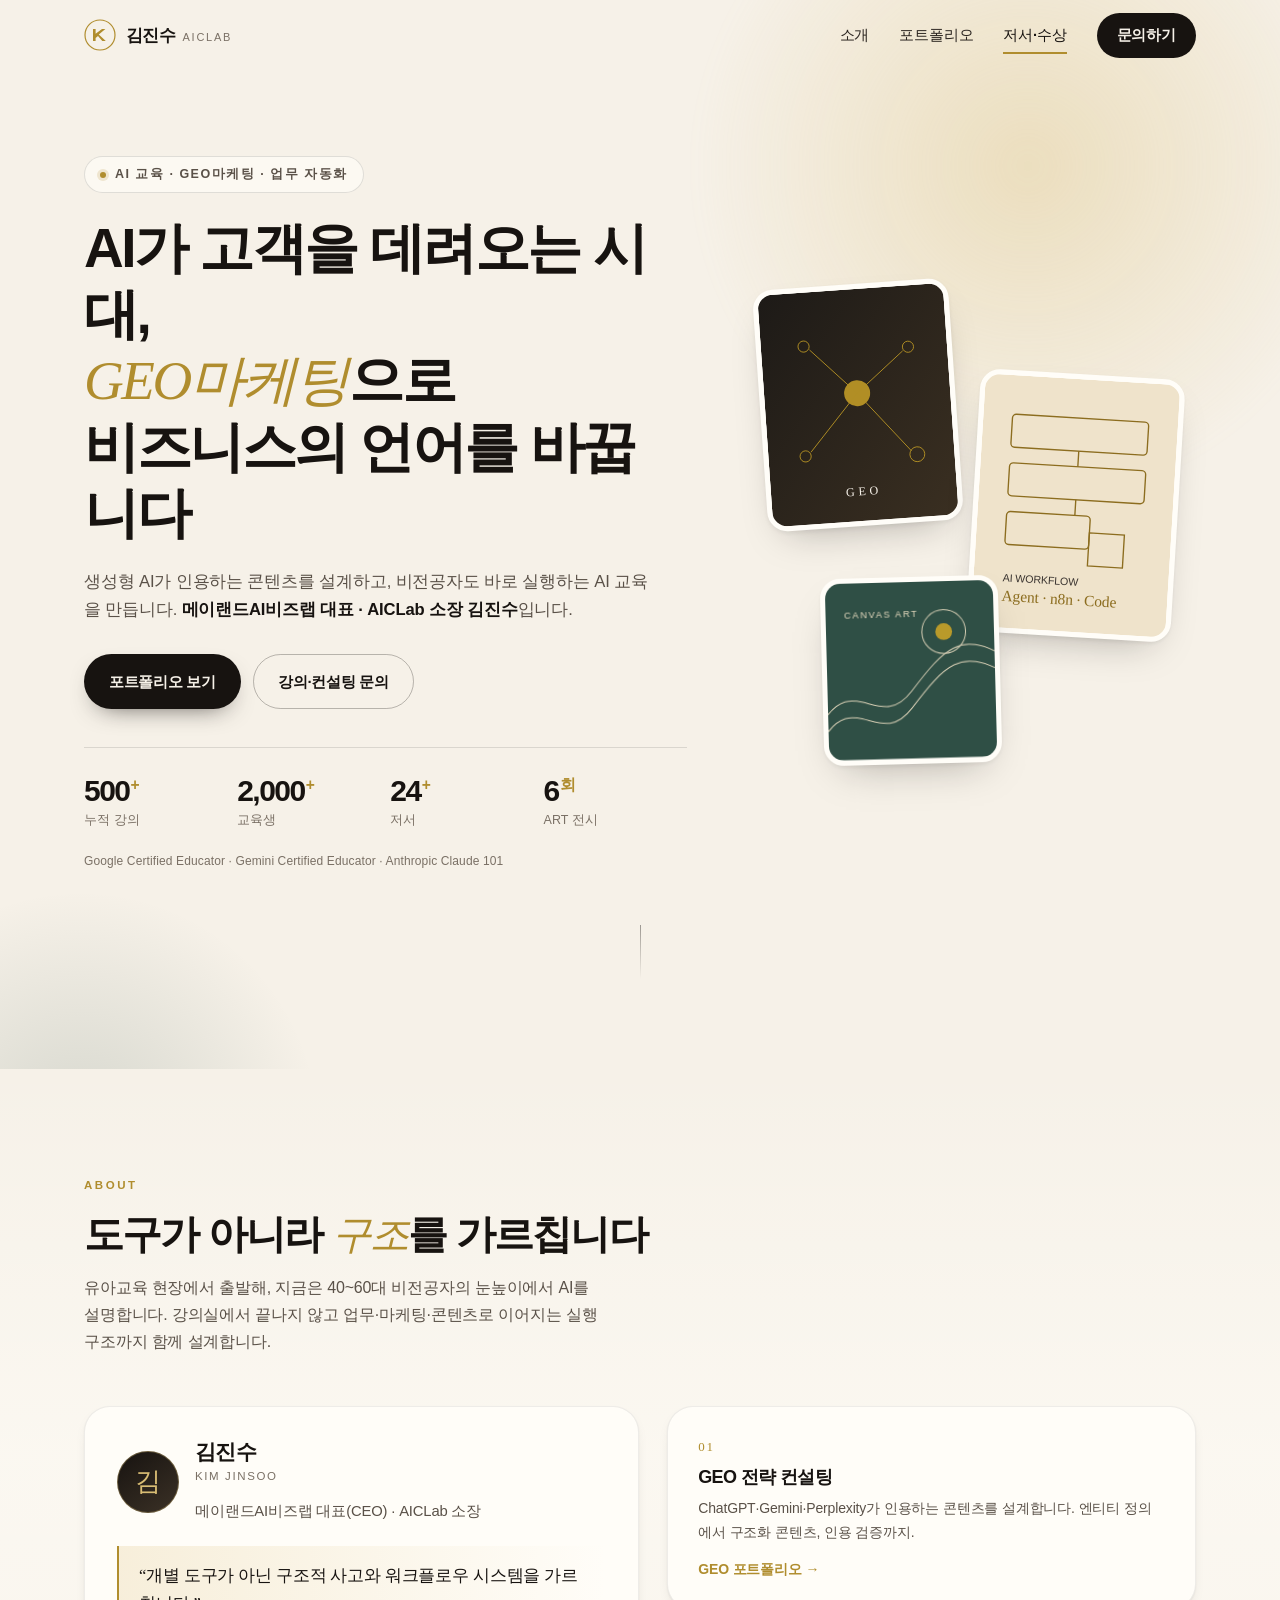
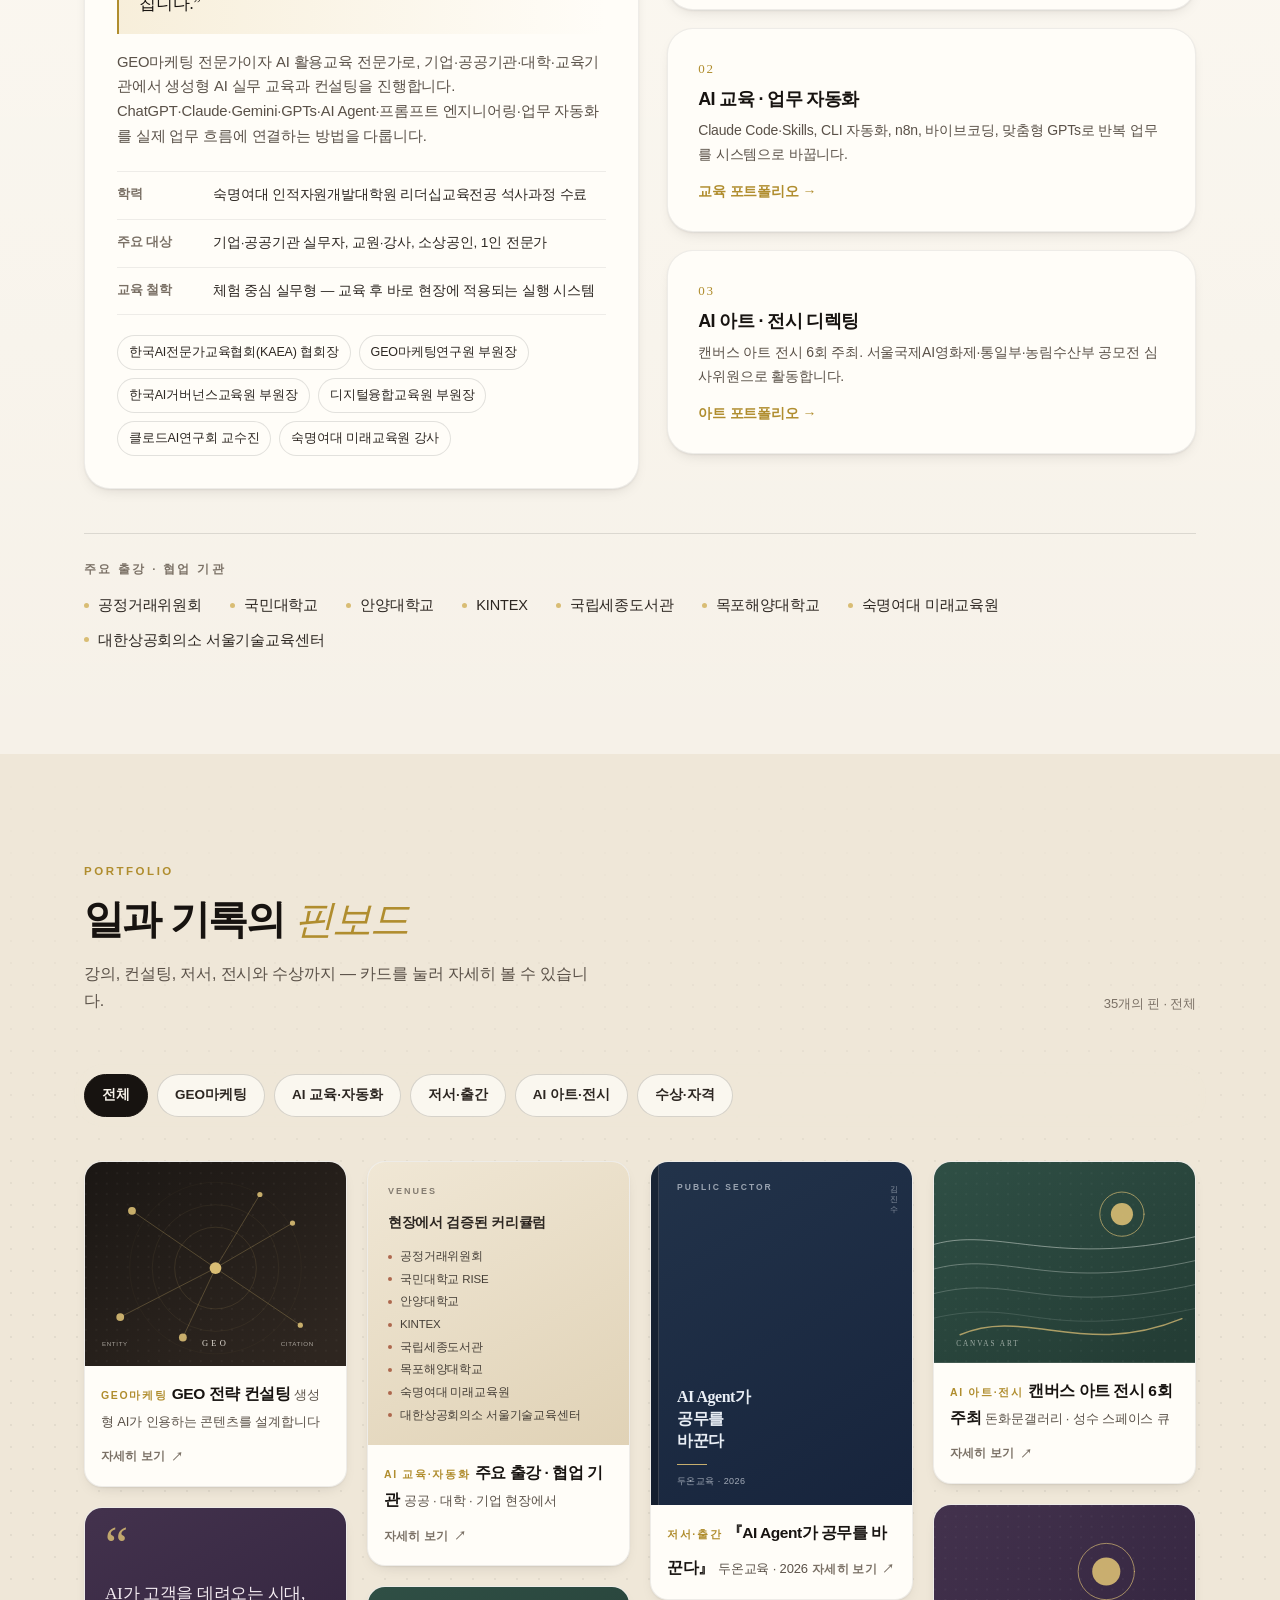
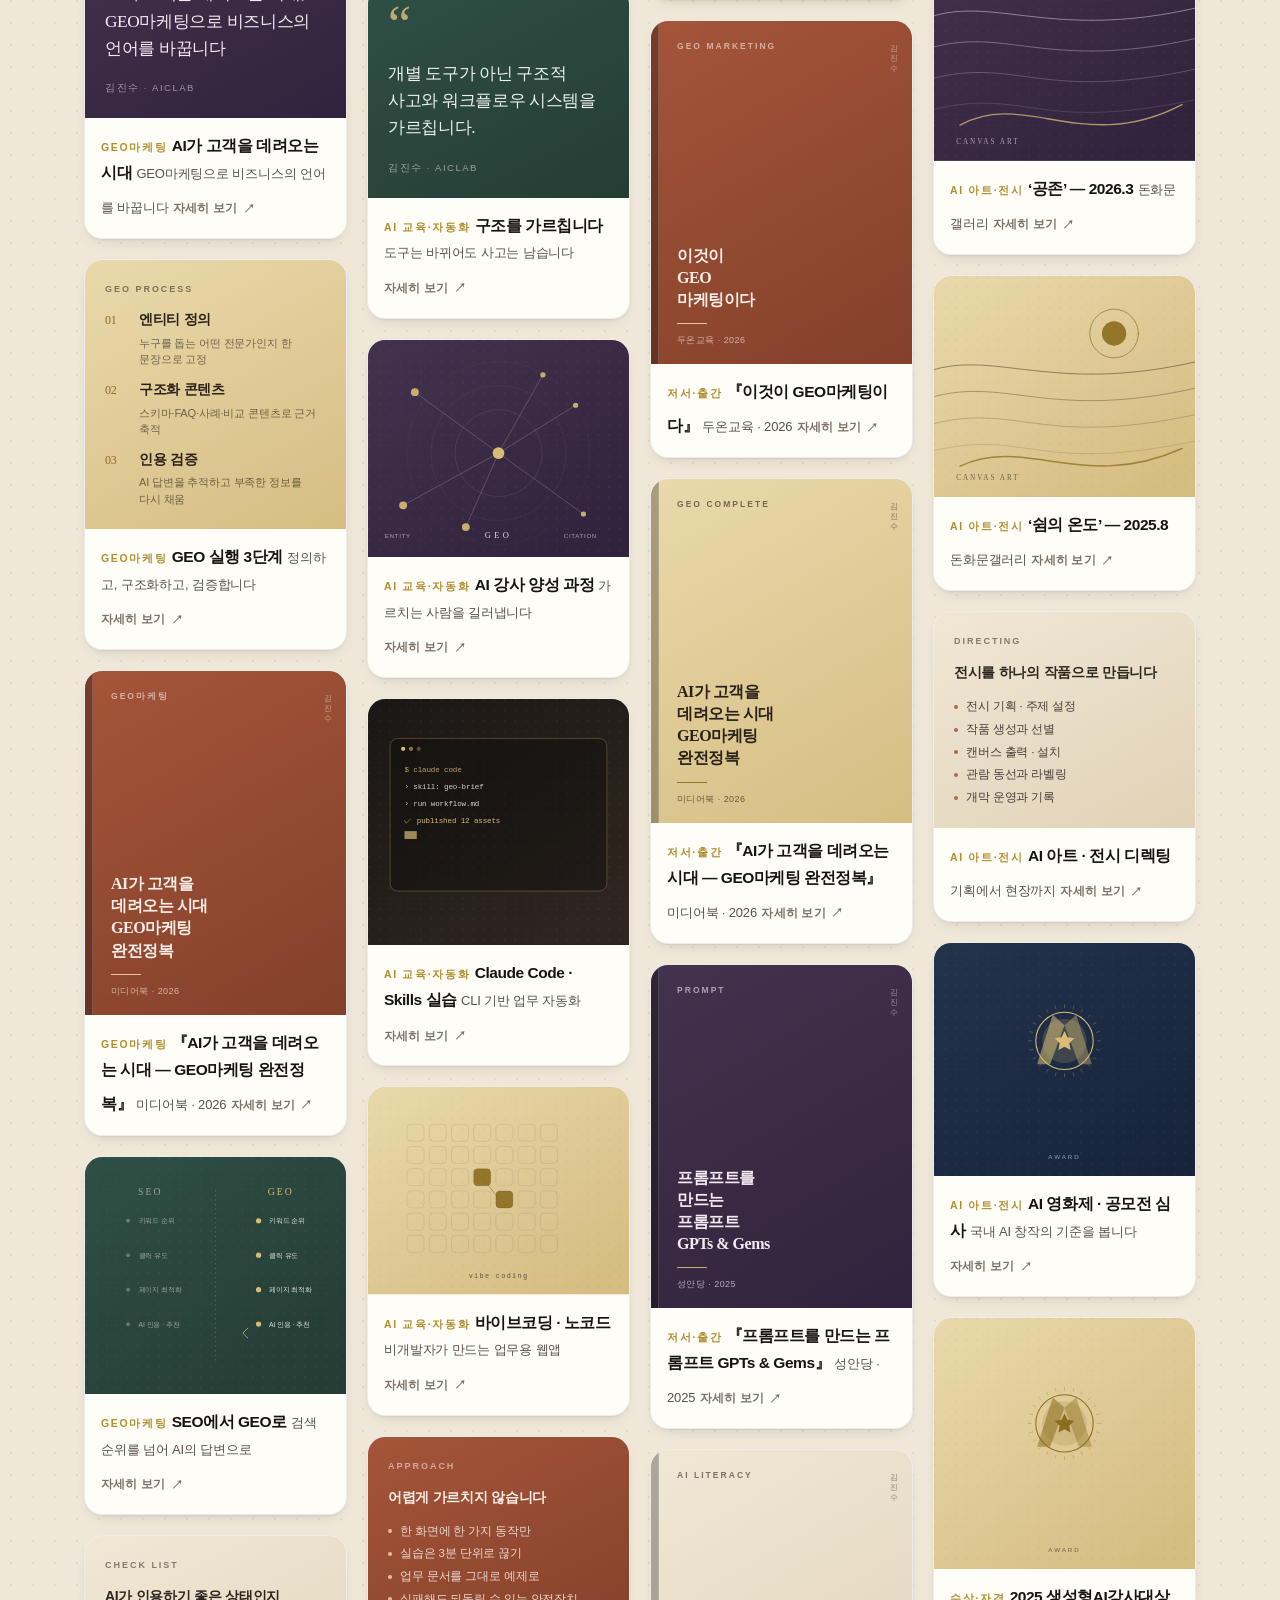
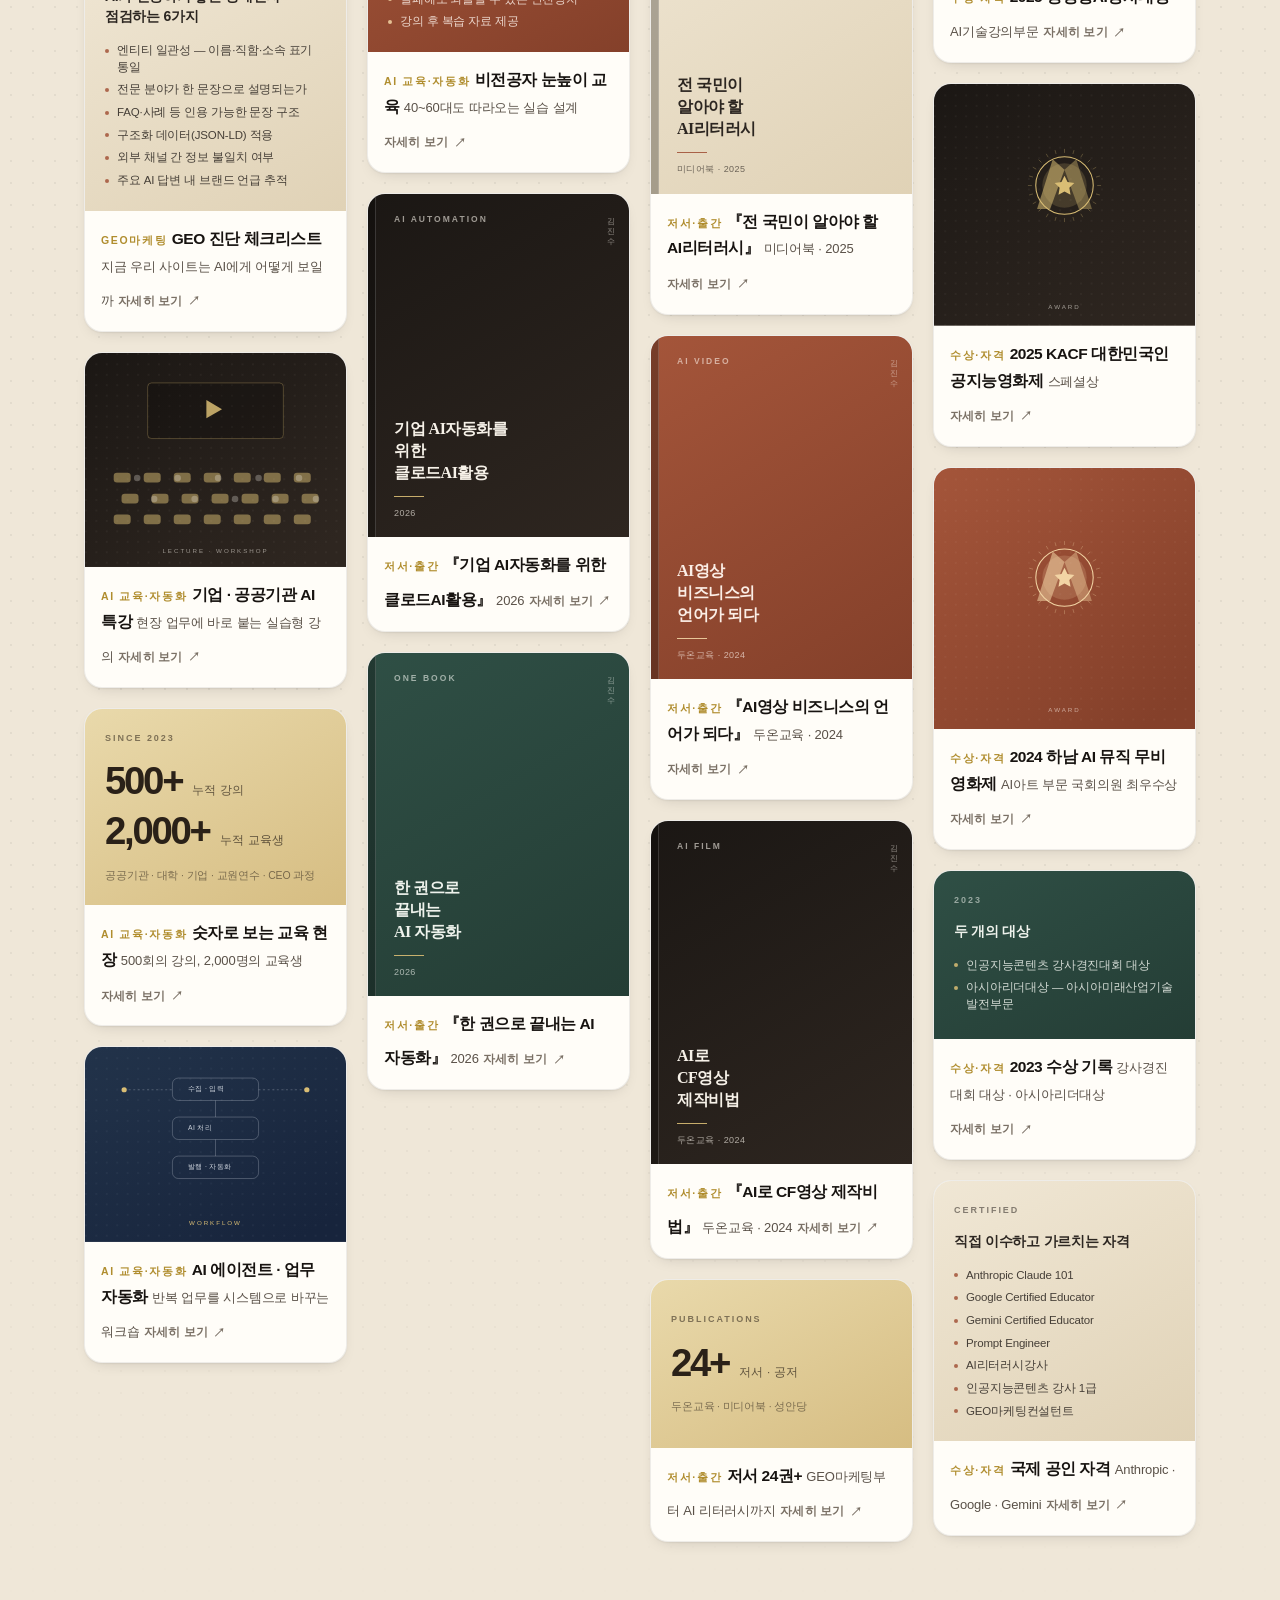
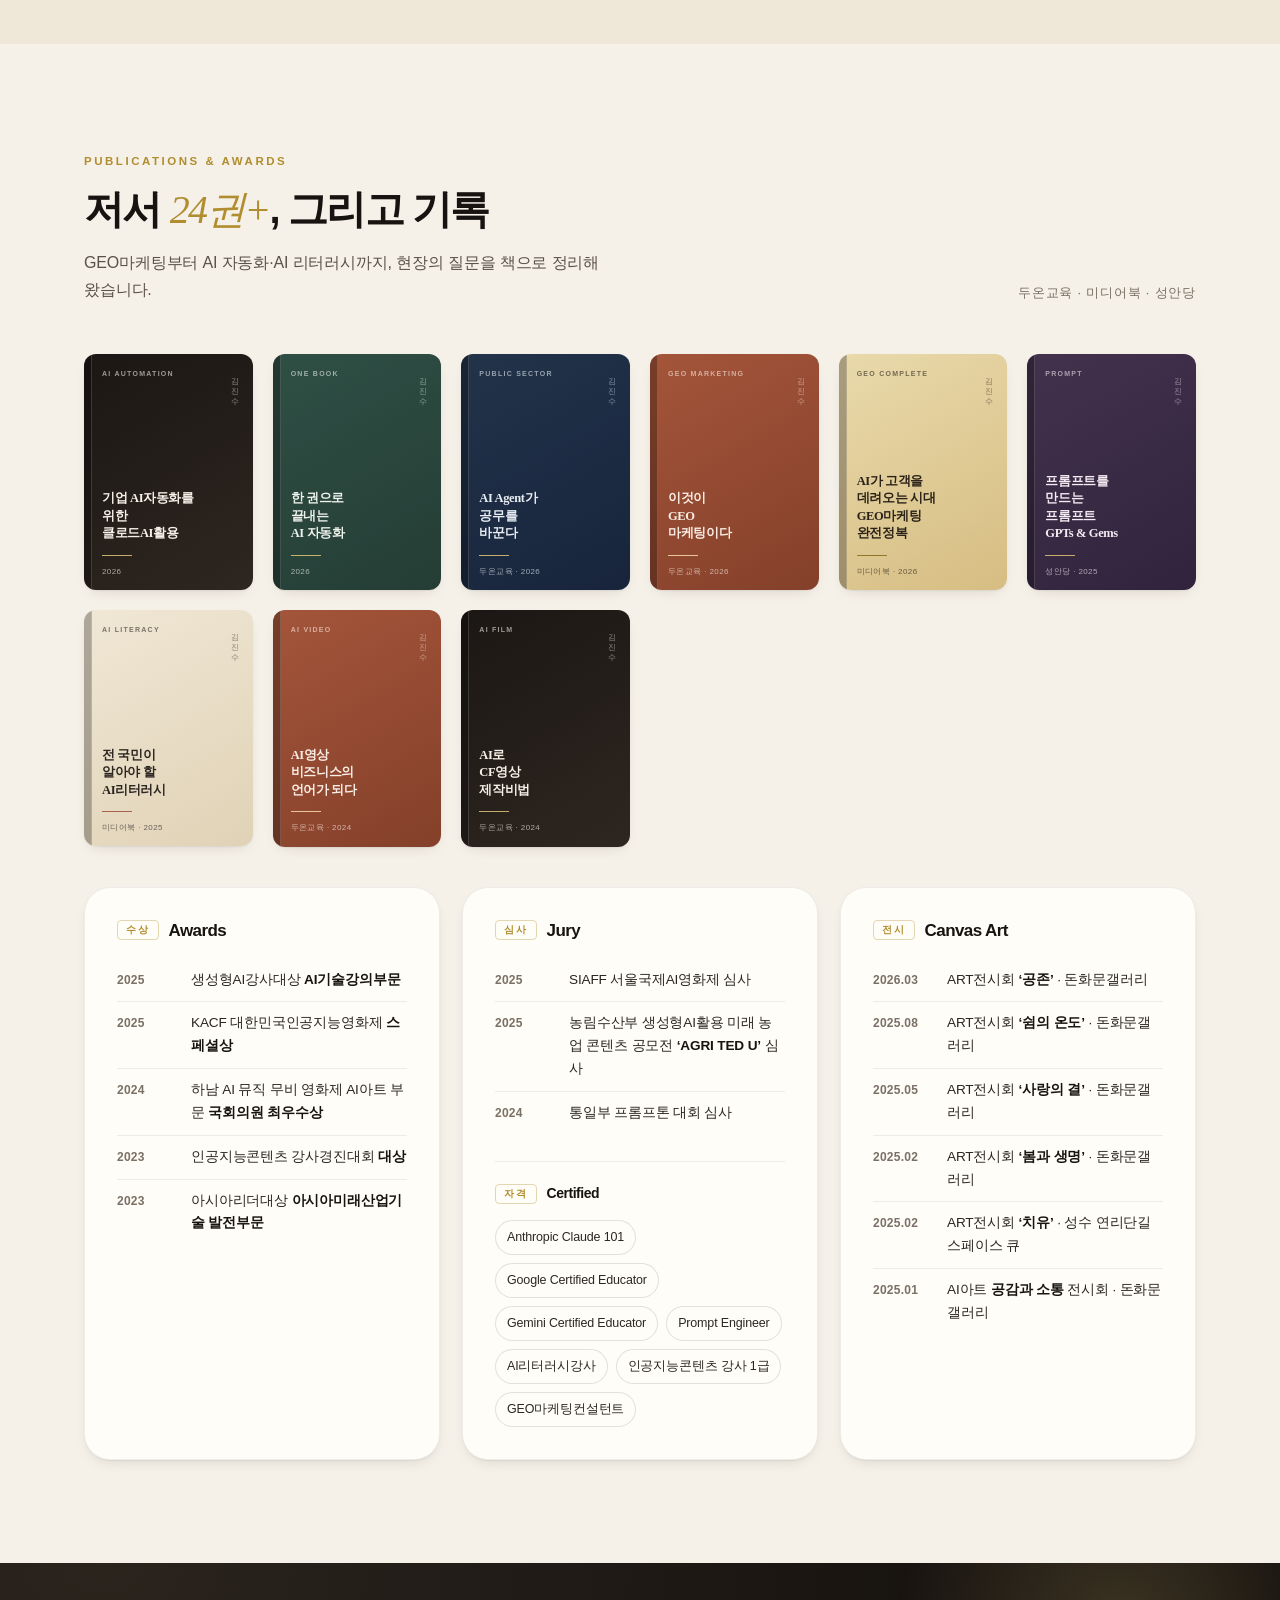
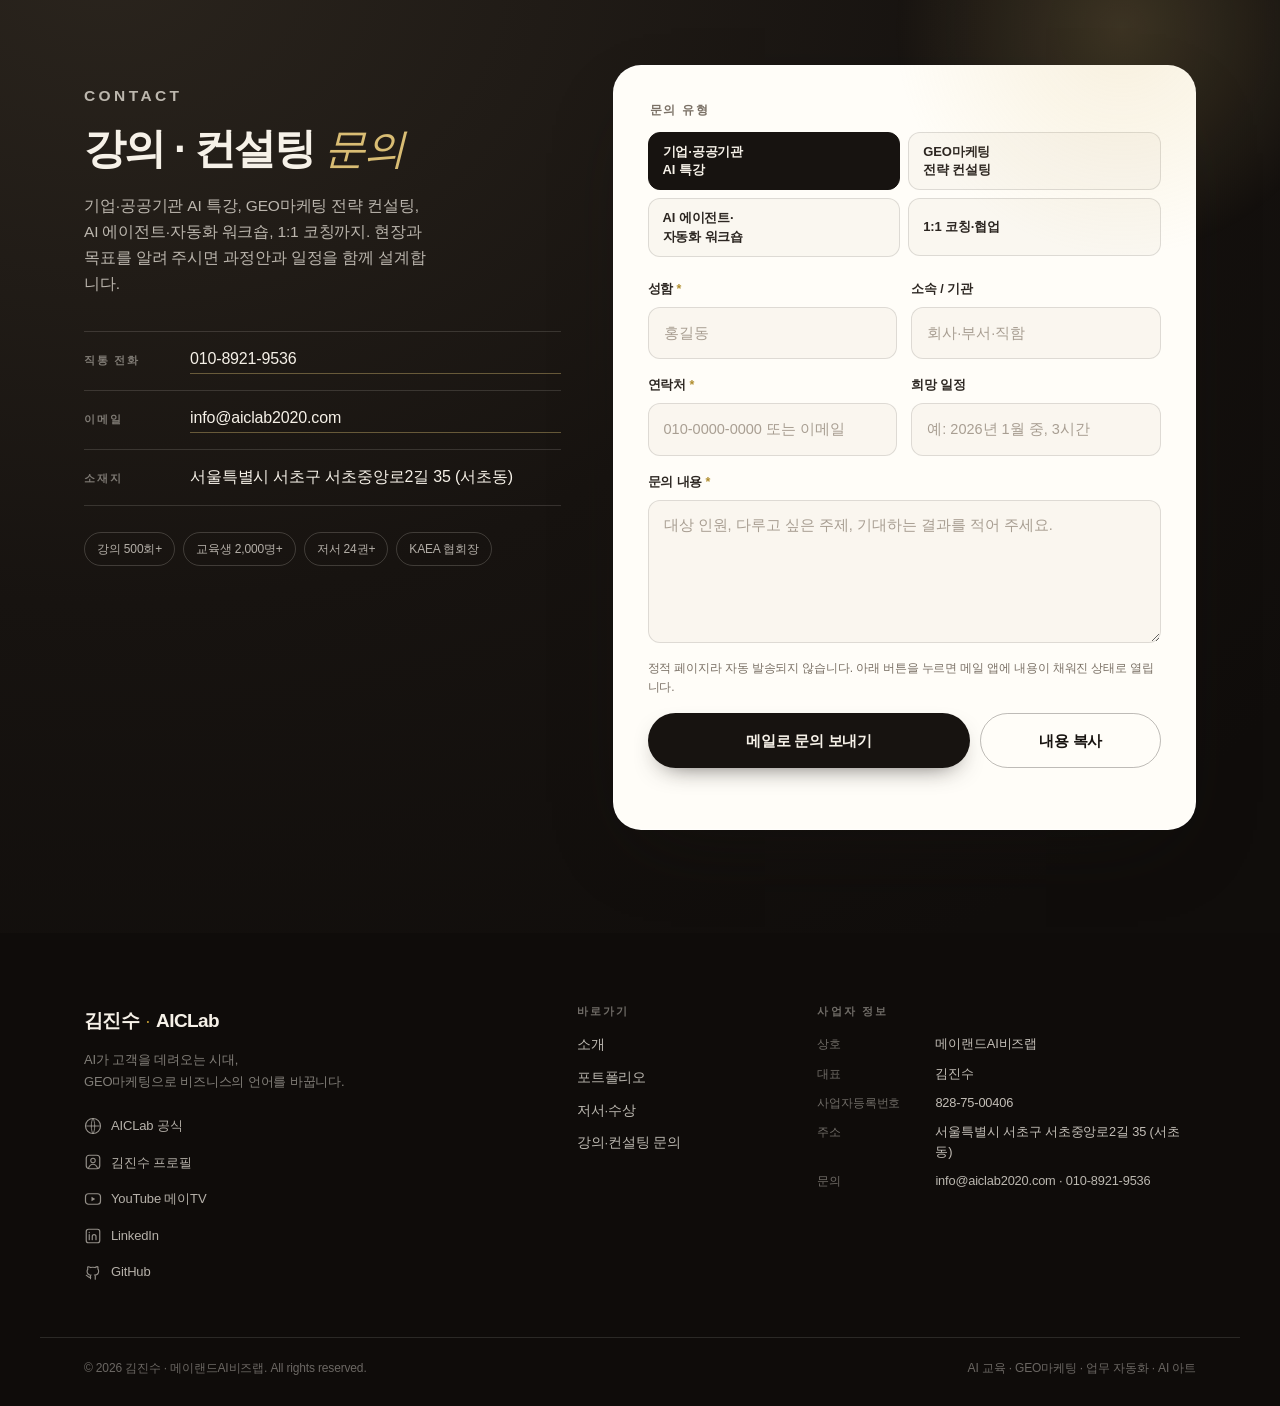
==== index.html @ 5ae6d7f9 "김진수 · AICLab 소개·포트폴리오 웹앱 초기 버전 - 고정 헤더 + 모바일 메뉴, 히어로(핵심 메시지·성과 수치) - 핀터레스트 메이슨리 카드 보드 35장(카테고리 필터, 상" ====
<!DOCTYPE html>
<html lang="ko">
<head>
<meta charset="utf-8" />
<meta name="viewport" content="width=device-width, initial-scale=1" />
<title>김진수 · AICLab | AI 교육 · GEO마케팅 · 업무 자동화</title>
<meta name="description" content="AI 전문가 김진수 — 메이랜드AI비즈랩 대표, AICLab 소장. GEO마케팅 전략 컨설팅, 기업·공공기관 AI 특강, AI 에이전트·업무 자동화, AI 아트 전시. 누적 강의 500회+, 교육생 2,000명+, 저서 24권+." />
<meta name="author" content="김진수" />
<meta name="theme-color" content="#f7f2ea" />
<meta property="og:type" content="website" />
<meta property="og:title" content="김진수 · AICLab | AI 교육 · GEO마케팅" />
<meta property="og:description" content="AI가 고객을 데려오는 시대, GEO마케팅으로 비즈니스의 언어를 바꿉니다. 생성형 AI가 인용하는 콘텐츠 설계와 비전공자 눈높이 AI 실전 교육." />
<meta property="og:locale" content="ko_KR" />
<meta name="twitter:card" content="summary_large_image" />
<link rel="icon" href="favicon.svg" type="image/svg+xml" />
<link rel="stylesheet" href="styles.css" />
<script type="application/ld+json">
{
  "@context": "https://schema.org",
  "@type": "Person",
  "name": "김진수",
  "alternateName": "Kim Jinsoo",
  "jobTitle": "메이랜드AI비즈랩 대표, AICLab(AI콘텐츠융합연구소) 소장",
  "description": "생성형 AI 활용교육과 GEO마케팅, AI 업무 자동화를 연구하고 교육하는 AI 전문가.",
  "email": "mailto:info@aiclab2020.com",
  "telephone": "+82-10-8921-9536",
  "address": { "@type": "PostalAddress", "streetAddress": "서초중앙로2길 35", "addressLocality": "서초구, 서울특별시", "addressCountry": "KR" },
  "alumniOf": { "@type": "CollegeOrUniversity", "name": "숙명여자대학교 인적자원개발대학원 리더십교육전공" },
  "worksFor": { "@type": "Organization", "name": "메이랜드AI비즈랩" },
  "knowsAbout": ["Generative Engine Optimization", "GEO마케팅", "생성형 AI 활용교육", "프롬프트 엔지니어링", "AI 에이전트", "업무 자동화", "AI 아트"],
  "sameAs": [
    "https://www.aiclab.kr",
    "https://kimjinsoo.aiclab.kr",
    "https://www.youtube.com/@AI_coach_May",
    "https://linkedin.com/in/kim-jinsoo",
    "https://github.com/kjs369369"
  ]
}
</script>
</head>
<body>
<a class="skip-link" href="#portfolio">본문으로 바로 가기</a>

<!-- ───────────── Header ───────────── -->
<header class="site-header" id="siteHeader">
  <div class="wrap header-inner">
    <a class="brand" href="#top" aria-label="김진수 · AICLab 홈">
      <span class="brand__mark" aria-hidden="true">
        <svg viewBox="0 0 32 32" width="32" height="32"><circle cx="16" cy="16" r="15" fill="none" stroke="currentColor" stroke-width="1.2"/><path d="M9 22V10h2.6v4.8L18 10h3.4l-6.6 5.6L21.8 22h-3.5l-4.3-4.9L11.6 19v3z" fill="currentColor"/></svg>
      </span>
      <span class="brand__text">
        <strong>김진수</strong>
        <span>AICLab</span>
      </span>
    </a>

    <nav class="nav" id="primaryNav" aria-label="주요 메뉴">
      <a href="#about">소개</a>
      <a href="#portfolio">포트폴리오</a>
      <a href="#books">저서·수상</a>
      <a class="nav__cta" href="#contact">문의하기</a>
    </nav>

    <button class="burger" id="burger" aria-label="메뉴 열기" aria-expanded="false" aria-controls="primaryNav">
      <span></span><span></span><span></span>
    </button>
  </div>
</header>

<main id="top">

  <!-- ───────────── Hero ───────────── -->
  <section class="hero">
    <div class="wrap hero__grid">
      <div class="hero__copy">
        <p class="eyebrow"><span class="dot" aria-hidden="true"></span> AI 교육 · GEO마케팅 · 업무 자동화</p>
        <h1>AI가 고객을 데려오는 시대,<br /><em>GEO마케팅</em>으로<br />비즈니스의 언어를 바꿉니다</h1>
        <p class="hero__lead">
          생성형 AI가 인용하는 콘텐츠를 설계하고, 비전공자도 바로 실행하는 AI 교육을 만듭니다.
          <strong>메이랜드AI비즈랩 대표 · AICLab 소장 김진수</strong>입니다.
        </p>
        <div class="hero__actions">
          <a class="btn btn--primary" href="#portfolio">포트폴리오 보기</a>
          <a class="btn btn--ghost" href="#contact">강의·컨설팅 문의</a>
        </div>
        <ul class="hero__badges" aria-label="주요 성과">
          <li><strong>500<sup>+</sup></strong><span>누적 강의</span></li>
          <li><strong>2,000<sup>+</sup></strong><span>교육생</span></li>
          <li><strong>24<sup>+</sup></strong><span>저서</span></li>
          <li><strong>6<sup>회</sup></strong><span>ART 전시</span></li>
        </ul>
        <p class="hero__certs">Google Certified Educator · Gemini Certified Educator · Anthropic Claude 101</p>
      </div>

      <div class="hero__pins" aria-hidden="true">
        <div class="hero-pin hero-pin--a">
          <svg viewBox="0 0 200 250" role="presentation">
            <defs>
              <linearGradient id="hg1" x1="0" y1="0" x2="1" y2="1">
                <stop offset="0" stop-color="#1d1a17"/><stop offset="1" stop-color="#3a2f21"/>
              </linearGradient>
            </defs>
            <rect width="200" height="250" fill="url(#hg1)"/>
            <g stroke="#c9a227" stroke-width="1" fill="none" opacity=".85">
              <circle cx="100" cy="112" r="14" fill="#c9a227" stroke="none"/>
              <circle cx="46" cy="58" r="6"/><circle cx="158" cy="66" r="6"/>
              <circle cx="40" cy="176" r="6"/><circle cx="160" cy="182" r="8"/>
              <path d="M100 112 52 62M100 112 152 70M100 112 46 172M100 112 154 178"/>
            </g>
            <text x="100" y="222" text-anchor="middle" fill="#f7f2ea" font-size="13" font-family="Georgia,serif" letter-spacing="4">GEO</text>
          </svg>
        </div>
        <div class="hero-pin hero-pin--b">
          <svg viewBox="0 0 200 260" role="presentation">
            <rect width="200" height="260" fill="#efe3cb"/>
            <g fill="none" stroke="#8c6d1f" stroke-width="1.4">
              <rect x="30" y="40" width="140" height="34" rx="4"/>
              <rect x="30" y="90" width="140" height="34" rx="4"/>
              <rect x="30" y="140" width="86" height="34" rx="4"/>
              <path d="M100 57h-0M100 74v16M100 124v16M116 157h36v34h-36z"/>
            </g>
            <text x="30" y="212" fill="#3a3430" font-size="11" font-family="sans-serif">AI WORKFLOW</text>
            <text x="30" y="232" fill="#8c6d1f" font-size="16" font-family="Georgia,serif">Agent · n8n · Code</text>
          </svg>
        </div>
        <div class="hero-pin hero-pin--c">
          <svg viewBox="0 0 200 210" role="presentation">
            <rect width="200" height="210" fill="#2f4f45"/>
            <g fill="none" stroke="#e8dcc0" stroke-width="1.2" opacity=".9">
              <path d="M-10 170c40-70 70 10 110-40s60-70 110-40"/>
              <path d="M-10 190c40-70 70 10 110-40s60-70 110-40"/>
              <circle cx="140" cy="60" r="26"/>
              <circle cx="140" cy="60" r="10" fill="#c9a227" stroke="none"/>
            </g>
            <text x="22" y="42" fill="#e8dcc0" font-size="11" font-family="sans-serif" letter-spacing="2">CANVAS ART</text>
          </svg>
        </div>
      </div>
    </div>
    <div class="hero__scroll" aria-hidden="true"><span></span></div>
  </section>

  <!-- ───────────── About ───────────── -->
  <section class="section section--about" id="about">
    <div class="wrap">
      <header class="section__head">
        <p class="kicker">About</p>
        <h2>도구가 아니라 <em>구조</em>를 가르칩니다</h2>
        <p class="section__lead">
          유아교육 현장에서 출발해, 지금은 40~60대 비전공자의 눈높이에서 AI를 설명합니다.
          강의실에서 끝나지 않고 업무·마케팅·콘텐츠로 이어지는 실행 구조까지 함께 설계합니다.
        </p>
      </header>

      <div class="about__grid">
        <article class="card card--profile">
          <div class="profile__top">
            <div class="avatar" aria-hidden="true">
              <span>김</span>
            </div>
            <div>
              <h3>김진수 <small>Kim Jinsoo</small></h3>
              <p class="profile__role">메이랜드AI비즈랩 대표(CEO) · AICLab 소장</p>
            </div>
          </div>
          <blockquote class="quote quote--inline">
            “개별 도구가 아닌 구조적 사고와 워크플로우 시스템을 가르칩니다.”
          </blockquote>
          <p>
            GEO마케팅 전문가이자 AI 활용교육 전문가로, 기업·공공기관·대학·교육기관에서 생성형 AI 실무 교육과
            컨설팅을 진행합니다. ChatGPT·Claude·Gemini·GPTs·AI Agent·프롬프트 엔지니어링·업무 자동화를
            실제 업무 흐름에 연결하는 방법을 다룹니다.
          </p>
          <dl class="profile__facts">
            <div><dt>학력</dt><dd>숙명여대 인적자원개발대학원 리더십교육전공 석사과정 수료</dd></div>
            <div><dt>주요 대상</dt><dd>기업·공공기관 실무자, 교원·강사, 소상공인, 1인 전문가</dd></div>
            <div><dt>교육 철학</dt><dd>체험 중심 실무형 — 교육 후 바로 현장에 적용되는 실행 시스템</dd></div>
          </dl>
          <ul class="chips chips--tight" aria-label="주요 직함">
            <li>한국AI전문가교육협회(KAEA) 협회장</li>
            <li>GEO마케팅연구원 부원장</li>
            <li>한국AI거버넌스교육원 부원장</li>
            <li>디지털융합교육원 부원장</li>
            <li>클로드AI연구회 교수진</li>
            <li>숙명여대 미래교육원 강사</li>
          </ul>
        </article>

        <div class="about__pillars">
          <article class="card card--pillar">
            <span class="pillar__no">01</span>
            <h3>GEO 전략 컨설팅</h3>
            <p>ChatGPT·Gemini·Perplexity가 인용하는 콘텐츠를 설계합니다. 엔티티 정의에서 구조화 콘텐츠, 인용 검증까지.</p>
            <a class="text-link" href="#portfolio" data-filter-jump="geo">GEO 포트폴리오 →</a>
          </article>
          <article class="card card--pillar">
            <span class="pillar__no">02</span>
            <h3>AI 교육 · 업무 자동화</h3>
            <p>Claude Code·Skills, CLI 자동화, n8n, 바이브코딩, 맞춤형 GPTs로 반복 업무를 시스템으로 바꿉니다.</p>
            <a class="text-link" href="#portfolio" data-filter-jump="edu">교육 포트폴리오 →</a>
          </article>
          <article class="card card--pillar">
            <span class="pillar__no">03</span>
            <h3>AI 아트 · 전시 디렉팅</h3>
            <p>캔버스 아트 전시 6회 주최. 서울국제AI영화제·통일부·농림수산부 공모전 심사위원으로 활동합니다.</p>
            <a class="text-link" href="#portfolio" data-filter-jump="art">아트 포트폴리오 →</a>
          </article>
        </div>
      </div>

      <div class="venues">
        <p class="venues__label">주요 출강 · 협업 기관</p>
        <ul class="venues__list">
          <li>공정거래위원회</li>
          <li>국민대학교</li>
          <li>안양대학교</li>
          <li>KINTEX</li>
          <li>국립세종도서관</li>
          <li>목포해양대학교</li>
          <li>숙명여대 미래교육원</li>
          <li>대한상공회의소 서울기술교육센터</li>
        </ul>
      </div>
    </div>
  </section>

  <!-- ───────────── Portfolio ───────────── -->
  <section class="section section--portfolio" id="portfolio">
    <div class="wrap">
      <header class="section__head section__head--row">
        <div>
          <p class="kicker">Portfolio</p>
          <h2>일과 기록의 <em>핀보드</em></h2>
          <p class="section__lead">강의, 컨설팅, 저서, 전시와 수상까지 — 카드를 눌러 자세히 볼 수 있습니다.</p>
        </div>
        <p class="pin-count" id="pinCount" aria-live="polite"></p>
      </header>

      <div class="filters" role="group" aria-label="포트폴리오 카테고리 필터">
        <button class="chip is-active" data-filter="all" aria-pressed="true">전체</button>
        <button class="chip" data-filter="geo" aria-pressed="false">GEO마케팅</button>
        <button class="chip" data-filter="edu" aria-pressed="false">AI 교육·자동화</button>
        <button class="chip" data-filter="book" aria-pressed="false">저서·출간</button>
        <button class="chip" data-filter="art" aria-pressed="false">AI 아트·전시</button>
        <button class="chip" data-filter="award" aria-pressed="false">수상·자격</button>
      </div>

      <div class="masonry" id="grid"></div>

      <noscript>
        <div class="noscript">
          <h3>주요 활동 요약</h3>
          <ul>
            <li>GEO마케팅 전략 컨설팅 — 생성형 AI가 인용하는 콘텐츠·엔티티 구조 설계</li>
            <li>AI 에이전트·업무 자동화 — Claude Code/Skills, CLI 자동화, n8n, 바이브코딩, 맞춤형 GPTs</li>
            <li>기업·공공기관·대학 출강 및 강사 양성 — 누적 강의 500회+, 교육생 2,000명+</li>
            <li>AI 아트·전시 디렉팅 — 캔버스 아트 전시 6회 주최, 국내 AI 영화제·공모전 심사</li>
            <li>저서 24권+ — 『이것이 GEO마케팅이다』, 『AI Agent가 공무를 바꾼다』, 『프롬프트를 만드는 프롬프트 GPTs &amp; Gems』 등</li>
          </ul>
        </div>
      </noscript>
    </div>
  </section>

  <!-- ───────────── Books & Awards ───────────── -->
  <section class="section section--books" id="books">
    <div class="wrap">
      <header class="section__head section__head--row">
        <div>
          <p class="kicker">Publications &amp; Awards</p>
          <h2>저서 <em>24권+</em>, 그리고 기록</h2>
          <p class="section__lead">GEO마케팅부터 AI 자동화·AI 리터러시까지, 현장의 질문을 책으로 정리해 왔습니다.</p>
        </div>
        <p class="books__meta">두온교육 · 미디어북 · 성안당</p>
      </header>

      <div class="books__grid" id="shelf"></div>

      <div class="awards__grid">
        <article class="card card--list">
          <h3><span class="card__label">수상</span> Awards</h3>
          <ul class="timeline">
            <li><span class="timeline__year">2025</span><span>생성형AI강사대상 <em>AI기술강의부문</em></span></li>
            <li><span class="timeline__year">2025</span><span>KACF 대한민국인공지능영화제 <em>스페셜상</em></span></li>
            <li><span class="timeline__year">2024</span><span>하남 AI 뮤직 무비 영화제 AI아트 부문 <em>국회의원 최우수상</em></span></li>
            <li><span class="timeline__year">2023</span><span>인공지능콘텐츠 강사경진대회 <em>대상</em></span></li>
            <li><span class="timeline__year">2023</span><span>아시아리더대상 <em>아시아미래산업기술 발전부문</em></span></li>
          </ul>
        </article>

        <article class="card card--list">
          <h3><span class="card__label">심사</span> Jury</h3>
          <ul class="timeline">
            <li><span class="timeline__year">2025</span><span>SIAFF 서울국제AI영화제 심사</span></li>
            <li><span class="timeline__year">2025</span><span>농림수산부 생성형AI활용 미래 농업 콘텐츠 공모전 <em>‘AGRI TED U’</em> 심사</span></li>
            <li><span class="timeline__year">2024</span><span>통일부 프롬프톤 대회 심사</span></li>
          </ul>
          <h3 class="card__sub"><span class="card__label">자격</span> Certified</h3>
          <ul class="chips chips--tight">
            <li>Anthropic Claude 101</li>
            <li>Google Certified Educator</li>
            <li>Gemini Certified Educator</li>
            <li>Prompt Engineer</li>
            <li>AI리터러시강사</li>
            <li>인공지능콘텐츠 강사 1급</li>
            <li>GEO마케팅컨설턴트</li>
          </ul>
        </article>

        <article class="card card--list card--exhib">
          <h3><span class="card__label">전시</span> Canvas Art</h3>
          <ul class="timeline">
            <li><span class="timeline__year">2026.03</span><span>ART전시회 <em>‘공존’</em> · 돈화문갤러리</span></li>
            <li><span class="timeline__year">2025.08</span><span>ART전시회 <em>‘쉼의 온도’</em> · 돈화문갤러리</span></li>
            <li><span class="timeline__year">2025.05</span><span>ART전시회 <em>‘사랑의 결’</em> · 돈화문갤러리</span></li>
            <li><span class="timeline__year">2025.02</span><span>ART전시회 <em>‘봄과 생명’</em> · 돈화문갤러리</span></li>
            <li><span class="timeline__year">2025.02</span><span>ART전시회 <em>‘치유’</em> · 성수 연리단길 스페이스 큐</span></li>
            <li><span class="timeline__year">2025.01</span><span>AI아트 <em>공감과 소통</em> 전시회 · 돈화문갤러리</span></li>
          </ul>
        </article>
      </div>
    </div>
  </section>

  <!-- ───────────── Contact ───────────── -->
  <section class="section section--contact" id="contact">
    <div class="wrap contact__grid">
      <div class="contact__intro">
        <p class="kicker kicker--light">Contact</p>
        <h2>강의 · 컨설팅 <em>문의</em></h2>
        <p>
          기업·공공기관 AI 특강, GEO마케팅 전략 컨설팅, AI 에이전트·자동화 워크숍, 1:1 코칭까지.
          현장과 목표를 알려 주시면 과정안과 일정을 함께 설계합니다.
        </p>
        <ul class="contact__direct">
          <li>
            <span class="contact__label">직통 전화</span>
            <a href="tel:+821089219536">010-8921-9536</a>
          </li>
          <li>
            <span class="contact__label">이메일</span>
            <a href="mailto:info@aiclab2020.com">info@aiclab2020.com</a>
          </li>
          <li>
            <span class="contact__label">소재지</span>
            <span>서울특별시 서초구 서초중앙로2길 35 (서초동)</span>
          </li>
        </ul>
        <ul class="contact__trust">
          <li>강의 500회+</li>
          <li>교육생 2,000명+</li>
          <li>저서 24권+</li>
          <li>KAEA 협회장</li>
        </ul>
      </div>

      <form class="inquiry" id="inquiryForm" novalidate>
        <fieldset class="inquiry__types">
          <legend>문의 유형</legend>
          <div class="type-grid">
            <label class="type"><input type="radio" name="type" value="기업·공공기관 AI 특강" checked /><span>기업·공공기관<br />AI 특강</span></label>
            <label class="type"><input type="radio" name="type" value="GEO마케팅 전략 컨설팅" /><span>GEO마케팅<br />전략 컨설팅</span></label>
            <label class="type"><input type="radio" name="type" value="AI 에이전트·자동화 워크숍" /><span>AI 에이전트·<br />자동화 워크숍</span></label>
            <label class="type"><input type="radio" name="type" value="1:1 코칭·협업" /><span>1:1 코칭·협업</span></label>
          </div>
        </fieldset>

        <div class="field-row">
          <div class="field">
            <label for="f-name">성함 <span aria-hidden="true">*</span></label>
            <input id="f-name" name="name" type="text" autocomplete="name" placeholder="홍길동" required />
          </div>
          <div class="field">
            <label for="f-org">소속 / 기관</label>
            <input id="f-org" name="org" type="text" autocomplete="organization" placeholder="회사·부서·직함" />
          </div>
        </div>

        <div class="field-row">
          <div class="field">
            <label for="f-contact">연락처 <span aria-hidden="true">*</span></label>
            <input id="f-contact" name="contact" type="text" autocomplete="tel" placeholder="010-0000-0000 또는 이메일" required />
          </div>
          <div class="field">
            <label for="f-when">희망 일정</label>
            <input id="f-when" name="when" type="text" placeholder="예: 2026년 1월 중, 3시간" />
          </div>
        </div>

        <div class="field">
          <label for="f-message">문의 내용 <span aria-hidden="true">*</span></label>
          <textarea id="f-message" name="message" rows="5" placeholder="대상 인원, 다루고 싶은 주제, 기대하는 결과를 적어 주세요." required></textarea>
        </div>

        <p class="inquiry__hint">정적 페이지라 자동 발송되지 않습니다. 아래 버튼을 누르면 메일 앱에 내용이 채워진 상태로 열립니다.</p>

        <div class="inquiry__actions">
          <button type="submit" class="btn btn--primary btn--block">메일로 문의 보내기</button>
          <button type="button" class="btn btn--ghost" id="copyBtn">내용 복사</button>
        </div>
        <p class="inquiry__status" id="formStatus" role="status" aria-live="polite"></p>

        <div class="inquiry__done" id="donePanel" hidden>
          <h3>문의 내용을 준비했습니다</h3>
          <p>메일 앱이 열리지 않았다면, 아래 내용을 복사해 <a href="mailto:info@aiclab2020.com">info@aiclab2020.com</a>으로 보내 주세요. 급하신 건은 <a href="tel:+821089219536">010-8921-9536</a>으로 연락 주십시오.</p>
          <pre id="donePreview" tabindex="0" aria-label="문의 내용 미리보기"></pre>
          <div class="inquiry__done-actions">
            <button type="button" class="btn btn--primary" id="copyAgain">내용 복사</button>
            <a class="btn btn--ghost" id="mailtoAgain" href="mailto:info@aiclab2020.com">메일 앱 다시 열기</a>
          </div>
        </div>
      </form>
    </div>
  </section>
</main>

<!-- ───────────── Footer ───────────── -->
<footer class="site-footer">
  <div class="wrap footer__grid">
    <div class="footer__brand">
      <p class="footer__logo">김진수<span>·</span>AICLab</p>
      <p class="footer__tag">AI가 고객을 데려오는 시대,<br />GEO마케팅으로 비즈니스의 언어를 바꿉니다.</p>
      <ul class="footer__social" aria-label="채널">
        <li><a href="https://www.aiclab.kr" target="_blank" rel="noopener">
          <svg viewBox="0 0 24 24" width="18" height="18" aria-hidden="true"><circle cx="12" cy="12" r="10" fill="none" stroke="currentColor" stroke-width="1.6"/><path d="M3 12h18M12 2c3 3.4 3 16.6 0 20M12 2c-3 3.4-3 16.6 0 20" fill="none" stroke="currentColor" stroke-width="1.2"/></svg>
          AICLab 공식</a></li>
        <li><a href="https://kimjinsoo.aiclab.kr" target="_blank" rel="noopener">
          <svg viewBox="0 0 24 24" width="18" height="18" aria-hidden="true"><rect x="3" y="3" width="18" height="18" rx="4" fill="none" stroke="currentColor" stroke-width="1.6"/><circle cx="12" cy="10" r="3" fill="none" stroke="currentColor" stroke-width="1.4"/><path d="M6 20c1.5-3.4 4-5 6-5s4.5 1.6 6 5" fill="none" stroke="currentColor" stroke-width="1.4"/></svg>
          김진수 프로필</a></li>
        <li><a href="https://www.youtube.com/@AI_coach_May" target="_blank" rel="noopener">
          <svg viewBox="0 0 24 24" width="18" height="18" aria-hidden="true"><rect x="2" y="5" width="20" height="14" rx="4" fill="none" stroke="currentColor" stroke-width="1.6"/><path d="M10 9l5 3-5 3z" fill="currentColor"/></svg>
          YouTube 메이TV</a></li>
        <li><a href="https://linkedin.com/in/kim-jinsoo" target="_blank" rel="noopener">
          <svg viewBox="0 0 24 24" width="18" height="18" aria-hidden="true"><rect x="3" y="3" width="18" height="18" rx="3" fill="none" stroke="currentColor" stroke-width="1.6"/><path d="M7 10v7M7 7.2v.2M11 17v-4.2c0-1.6 1-2.6 2.4-2.6S16 11.2 16 12.8V17" fill="none" stroke="currentColor" stroke-width="1.6" stroke-linecap="round"/></svg>
          LinkedIn</a></li>
        <li><a href="https://github.com/kjs369369" target="_blank" rel="noopener">
          <svg viewBox="0 0 24 24" width="18" height="18" aria-hidden="true"><path d="M9 19c-4 1.2-4-2.2-6-2.7m12 5.2v-3.4c0-1 .1-1.4-.5-2 3-.3 5-1.5 5-5.2 0-1.2-.4-2.2-1-3 .3-.9.3-2-.1-3 0 0-1.4-.4-3.6 1.2a12 12 0 0 0-6 0C6.6 4.7 5.2 5.1 5.2 5.1c-.4 1-.4 2.1-.1 3-.6.8-1 1.8-1 3 0 3.7 2 4.9 5 5.2-.4.4-.5.9-.5 1.5V21" fill="none" stroke="currentColor" stroke-width="1.5" stroke-linecap="round"/></svg>
          GitHub</a></li>
      </ul>
    </div>

    <div class="footer__col">
      <h3>바로가기</h3>
      <ul>
        <li><a href="#about">소개</a></li>
        <li><a href="#portfolio">포트폴리오</a></li>
        <li><a href="#books">저서·수상</a></li>
        <li><a href="#contact">강의·컨설팅 문의</a></li>
      </ul>
    </div>

    <div class="footer__col footer__biz">
      <h3>사업자 정보</h3>
      <dl>
        <div><dt>상호</dt><dd>메이랜드AI비즈랩</dd></div>
        <div><dt>대표</dt><dd>김진수</dd></div>
        <div><dt>사업자등록번호</dt><dd>828-75-00406</dd></div>
        <div><dt>주소</dt><dd>서울특별시 서초구 서초중앙로2길 35 (서초동)</dd></div>
        <div><dt>문의</dt><dd><a href="mailto:info@aiclab2020.com">info@aiclab2020.com</a> · <a href="tel:+821089219536">010-8921-9536</a></dd></div>
      </dl>
    </div>
  </div>
  <div class="wrap footer__bottom">
    <p>© <span id="year">2026</span> 김진수 · 메이랜드AI비즈랩. All rights reserved.</p>
    <p class="footer__note">AI 교육 · GEO마케팅 · 업무 자동화 · AI 아트</p>
  </div>
</footer>

<a class="fab" href="#contact" aria-label="강의·컨설팅 문의하기">문의</a>

<!-- ───────────── Modal ───────────── -->
<div class="modal" id="modal" role="dialog" aria-modal="true" aria-labelledby="modalTitle" hidden>
  <div class="modal__backdrop" data-close="1"></div>
  <div class="modal__panel" role="document">
    <button class="modal__close" data-close="1" aria-label="닫기">
      <svg viewBox="0 0 24 24" width="20" height="20" aria-hidden="true"><path d="M6 6l12 12M18 6L6 18" fill="none" stroke="currentColor" stroke-width="1.8" stroke-linecap="round"/></svg>
    </button>
    <div class="modal__visual" id="modalVisual"></div>
    <div class="modal__body">
      <p class="modal__cat" id="modalCat"></p>
      <h3 id="modalTitle"></h3>
      <p class="modal__sub" id="modalSub"></p>
      <div class="modal__content" id="modalContent"></div>
      <div class="modal__actions">
        <button class="btn btn--primary" id="modalAsk" type="button">이 분야로 문의하기</button>
        <a class="btn btn--ghost" id="modalLink" href="#" target="_blank" rel="noopener" hidden>자세히 보기</a>
      </div>
    </div>
  </div>
</div>

<script src="app.js"></script>
</body>
</html>
---- styles.css ----
/* ============================================================
   김진수 · AICLab — 소개 웹앱
   Palette: ink / cream / gold, with muted art tones
   ============================================================ */

:root {
  --ink: #171310;
  --ink-2: #2c2621;
  --ink-3: #5a5148;
  --muted: #7a7065;
  --cream: #f6f1e8;
  --cream-2: #efe7d8;
  --paper: #fffdf8;
  --gold: #b08d2e;
  --gold-soft: #d9bd74;
  --gold-pale: #efe0bd;
  --line: rgba(23, 19, 16, 0.12);
  --line-soft: rgba(23, 19, 16, 0.07);
  --shadow-sm: 0 1px 2px rgba(23, 19, 16, 0.06), 0 6px 16px -8px rgba(23, 19, 16, 0.18);
  --shadow-md: 0 2px 4px rgba(23, 19, 16, 0.06), 0 18px 40px -20px rgba(23, 19, 16, 0.35);
  --shadow-lg: 0 30px 80px -30px rgba(23, 19, 16, 0.45);
  --radius: 18px;
  --radius-lg: 26px;
  --header-h: 72px;
  --wrap: 1200px;
  --ease: cubic-bezier(0.22, 0.8, 0.24, 1);
  --font-sans: "Pretendard", -apple-system, BlinkMacSystemFont, "Apple SD Gothic Neo",
    "Noto Sans KR", "Malgun Gothic", "맑은 고딕", "Segoe UI", Roboto, sans-serif;
  --font-serif: "Nanum Myeongjo", "Noto Serif KR", "Apple SD Gothic Neo", Georgia, "Times New Roman", serif;
}

* { box-sizing: border-box; }

html {
  scroll-behavior: smooth;
  scroll-padding-top: calc(var(--header-h) + 16px);
  -webkit-text-size-adjust: 100%;
}

body {
  margin: 0;
  font-family: var(--font-sans);
  color: var(--ink);
  background: var(--cream);
  line-height: 1.68;
  font-size: 16px;
  letter-spacing: -0.01em;
  -webkit-font-smoothing: antialiased;
  overflow-x: hidden;
}

body.is-locked { overflow: hidden; }

img, svg { max-width: 100%; }
a { color: inherit; text-decoration: none; }
button { font: inherit; color: inherit; }

h1, h2, h3, h4 {
  margin: 0;
  line-height: 1.24;
  letter-spacing: -0.035em;
  font-weight: 700;
}

p { margin: 0; }
ul, ol, dl, dd { margin: 0; padding: 0; }
li { list-style: none; }

em { font-style: normal; }

::selection { background: var(--gold-pale); color: var(--ink); }

.wrap {
  width: 100%;
  max-width: var(--wrap);
  margin-inline: auto;
  padding-inline: clamp(18px, 4vw, 44px);
}

.skip-link {
  position: absolute;
  left: 12px;
  top: -60px;
  z-index: 200;
  background: var(--ink);
  color: var(--cream);
  padding: 10px 16px;
  border-radius: 10px;
  transition: top 0.2s var(--ease);
}
.skip-link:focus { top: 12px; }

:focus-visible {
  outline: 2px solid var(--gold);
  outline-offset: 3px;
  border-radius: 6px;
}

/* ───────────── Buttons & chips ───────────── */

.btn {
  display: inline-flex;
  align-items: center;
  justify-content: center;
  gap: 8px;
  padding: 14px 24px;
  border-radius: 999px;
  border: 1px solid transparent;
  font-size: 15px;
  font-weight: 650;
  letter-spacing: -0.02em;
  cursor: pointer;
  transition: transform 0.25s var(--ease), background 0.25s var(--ease),
    color 0.25s var(--ease), border-color 0.25s var(--ease), box-shadow 0.25s var(--ease);
  will-change: transform;
}
.btn:hover { transform: translateY(-2px); }
.btn:active { transform: translateY(0); }

.btn--primary {
  background: var(--ink);
  color: var(--cream);
  box-shadow: 0 10px 26px -14px rgba(23, 19, 16, 0.8);
}
.btn--primary:hover { background: #000; }

.btn--ghost {
  background: transparent;
  color: var(--ink);
  border-color: rgba(23, 19, 16, 0.28);
}
.btn--ghost:hover { background: var(--ink); color: var(--cream); border-color: var(--ink); }

.btn--block { width: 100%; }

.text-link {
  display: inline-block;
  margin-top: 14px;
  font-size: 14px;
  font-weight: 650;
  color: var(--gold);
  border-bottom: 1px solid transparent;
  transition: border-color 0.2s var(--ease), color 0.2s var(--ease);
}
.text-link:hover { border-color: currentColor; color: var(--ink); }

.chips {
  display: flex;
  flex-wrap: wrap;
  gap: 8px;
  padding: 0;
}
.chips li {
  padding: 7px 12px;
  border: 1px solid var(--line);
  border-radius: 999px;
  font-size: 13px;
  color: var(--ink-2);
  background: rgba(255, 253, 248, 0.6);
}
.chips--tight li { font-size: 12.5px; padding: 6px 11px; }

/* ───────────── Header ───────────── */

.site-header {
  position: fixed;
  inset: 0 0 auto 0;
  z-index: 100;
  height: var(--header-h);
  display: flex;
  align-items: center;
  transition: background 0.3s var(--ease), box-shadow 0.3s var(--ease),
    border-color 0.3s var(--ease), backdrop-filter 0.3s var(--ease);
  border-bottom: 1px solid transparent;
}
.site-header.is-stuck {
  background: rgba(246, 241, 232, 0.86);
  backdrop-filter: saturate(1.4) blur(14px);
  -webkit-backdrop-filter: saturate(1.4) blur(14px);
  border-bottom-color: var(--line-soft);
  box-shadow: 0 8px 30px -24px rgba(23, 19, 16, 0.5);
}

.header-inner {
  display: flex;
  align-items: center;
  justify-content: space-between;
  gap: 24px;
}

.brand {
  display: inline-flex;
  align-items: center;
  gap: 10px;
  color: var(--ink);
}
.brand__mark { display: grid; place-items: center; color: var(--gold); }
.brand__text { display: flex; align-items: baseline; gap: 7px; line-height: 1; }
.brand__text strong { font-size: 17px; letter-spacing: -0.03em; }
.brand__text span {
  font-size: 11px;
  letter-spacing: 0.16em;
  text-transform: uppercase;
  color: var(--muted);
}

.nav {
  display: flex;
  align-items: center;
  gap: 30px;
}
.nav > a {
  position: relative;
  font-size: 14.5px;
  font-weight: 550;
  color: var(--ink-2);
  padding: 6px 0;
  transition: color 0.2s var(--ease);
}
.nav > a::after {
  content: "";
  position: absolute;
  left: 0;
  bottom: 0;
  height: 1.5px;
  width: 0;
  background: var(--gold);
  transition: width 0.28s var(--ease);
}
.nav > a:hover { color: var(--ink); }
.nav > a:hover::after { width: 100%; }

.nav__cta {
  padding: 10px 20px !important;
  border-radius: 999px;
  background: var(--ink);
  color: var(--cream) !important;
  font-weight: 650 !important;
}
.nav__cta::after { display: none; }
.nav__cta:hover { background: var(--gold); color: var(--ink) !important; }

.burger {
  display: none;
  width: 44px;
  height: 44px;
  border: 1px solid var(--line);
  border-radius: 12px;
  background: rgba(255, 253, 248, 0.7);
  cursor: pointer;
  position: relative;
}
.burger span {
  position: absolute;
  left: 12px;
  width: 20px;
  height: 1.6px;
  background: var(--ink);
  border-radius: 2px;
  transition: transform 0.3s var(--ease), opacity 0.2s var(--ease);
}
.burger span:nth-child(1) { top: 15px; }
.burger span:nth-child(2) { top: 21px; }
.burger span:nth-child(3) { top: 27px; }
.burger[aria-expanded="true"] span:nth-child(1) { transform: translateY(6px) rotate(45deg); }
.burger[aria-expanded="true"] span:nth-child(2) { opacity: 0; }
.burger[aria-expanded="true"] span:nth-child(3) { transform: translateY(-6px) rotate(-45deg); }

/* ───────────── Hero ───────────── */

.hero {
  position: relative;
  padding: calc(var(--header-h) + clamp(40px, 7vw, 84px)) 0 clamp(48px, 7vw, 90px);
  overflow: hidden;
}
.hero::before {
  content: "";
  position: absolute;
  inset: -20% -10% auto auto;
  width: min(760px, 78vw);
  aspect-ratio: 1;
  background: radial-gradient(circle at 50% 50%, rgba(217, 189, 116, 0.36), transparent 62%);
  filter: blur(10px);
  pointer-events: none;
}
.hero::after {
  content: "";
  position: absolute;
  inset: auto auto -30% -14%;
  width: min(520px, 62vw);
  aspect-ratio: 1;
  background: radial-gradient(circle at 50% 50%, rgba(47, 79, 69, 0.16), transparent 65%);
  pointer-events: none;
}

.hero__grid {
  position: relative;
  display: grid;
  grid-template-columns: minmax(0, 1.15fr) minmax(0, 0.85fr);
  gap: clamp(28px, 5vw, 72px);
  align-items: center;
}

.eyebrow {
  display: inline-flex;
  align-items: center;
  gap: 9px;
  font-size: 12.5px;
  font-weight: 650;
  letter-spacing: 0.12em;
  text-transform: uppercase;
  color: var(--ink-3);
  padding: 7px 15px;
  border: 1px solid var(--line);
  border-radius: 999px;
  background: rgba(255, 253, 248, 0.65);
}
.eyebrow .dot {
  width: 6px; height: 6px;
  border-radius: 50%;
  background: var(--gold);
  box-shadow: 0 0 0 3px rgba(176, 141, 46, 0.18);
}

.hero h1 {
  margin: 22px 0 0;
  font-size: clamp(30px, 4.3vw, 56px);
  line-height: 1.2;
  letter-spacing: -0.045em;
  font-weight: 800;
}
.hero h1 em {
  font-family: var(--font-serif);
  font-weight: 400;
  font-style: italic;
  color: var(--gold);
  padding-right: 0.04em;
}

.hero__lead {
  margin-top: 22px;
  max-width: 34em;
  font-size: clamp(15px, 1.3vw, 17px);
  color: var(--ink-3);
}
.hero__lead strong { color: var(--ink); font-weight: 650; }

.hero__actions {
  display: flex;
  flex-wrap: wrap;
  gap: 12px;
  margin-top: 30px;
}

.hero__badges {
  display: grid;
  grid-template-columns: repeat(4, minmax(0, 1fr));
  gap: 10px;
  margin-top: 38px;
  padding-top: 26px;
  border-top: 1px solid var(--line);
}
.hero__badges li { display: flex; flex-direction: column; gap: 3px; }
.hero__badges strong {
  font-size: clamp(22px, 2.4vw, 30px);
  font-weight: 750;
  letter-spacing: -0.05em;
  line-height: 1.1;
  font-variant-numeric: tabular-nums;
}
.hero__badges sup { font-size: 0.52em; color: var(--gold); margin-left: 1px; top: -0.7em; }
.hero__badges span { font-size: 12.5px; color: var(--muted); letter-spacing: 0.01em; }

.hero__certs {
  margin-top: 20px;
  font-size: 12px;
  color: var(--muted);
  letter-spacing: 0.01em;
}

.hero__pins {
  position: relative;
  height: clamp(360px, 42vw, 500px);
}
.hero-pin {
  position: absolute;
  border-radius: 20px;
  overflow: hidden;
  box-shadow: var(--shadow-md);
  border: 5px solid var(--paper);
  background: var(--paper);
  transition: transform 0.6s var(--ease);
}
.hero-pin svg { display: block; width: 100%; height: 100%; }
.hero-pin--a { width: 44%; left: 2%; top: 4%; transform: rotate(-4deg); }
.hero-pin--b { width: 46%; right: 4%; top: 22%; transform: rotate(3.5deg); z-index: 2; }
.hero-pin--c { width: 40%; left: 16%; bottom: 0; transform: rotate(-1.5deg); z-index: 3; }
.hero__pins:hover .hero-pin--a { transform: rotate(-6deg) translateY(-6px); }
.hero__pins:hover .hero-pin--b { transform: rotate(5deg) translateY(-10px); }
.hero__pins:hover .hero-pin--c { transform: rotate(-2deg) translateY(-4px); }

.hero__scroll {
  display: grid;
  place-items: center;
  margin-top: clamp(30px, 5vw, 54px);
}
.hero__scroll span {
  width: 1px;
  height: 54px;
  background: linear-gradient(var(--ink), transparent);
  opacity: 0.4;
  animation: drop 2.4s var(--ease) infinite;
}
@keyframes drop {
  0% { transform: scaleY(0); transform-origin: top; opacity: 0; }
  35% { transform: scaleY(1); opacity: 0.5; }
  100% { transform: scaleY(1); transform-origin: bottom; opacity: 0; }
}

/* ───────────── Sections ───────────── */

.section { padding: clamp(56px, 8vw, 110px) 0; position: relative; }

.section__head { max-width: 760px; margin-bottom: clamp(30px, 4vw, 50px); }
.section__head--row {
  max-width: none;
  display: flex;
  align-items: flex-end;
  justify-content: space-between;
  gap: 24px;
  flex-wrap: wrap;
}
.section__head--row > div { max-width: 640px; }

.kicker {
  display: inline-block;
  font-size: 11.5px;
  font-weight: 700;
  letter-spacing: 0.22em;
  text-transform: uppercase;
  color: var(--gold);
  margin-bottom: 14px;
}
.kicker--light { color: var(--gold-soft); }

.section h2 {
  font-size: clamp(25px, 3.2vw, 40px);
  letter-spacing: -0.045em;
}
.section h2 em {
  font-family: var(--font-serif);
  font-weight: 400;
  font-style: italic;
  color: var(--gold);
}
.section__lead {
  margin-top: 16px;
  color: var(--ink-3);
  font-size: 16px;
  max-width: 58ch;
}

/* ───────────── About ───────────── */

.section--about { background: linear-gradient(180deg, transparent, rgba(255, 253, 248, 0.55) 30%, transparent); }

.about__grid {
  display: grid;
  grid-template-columns: minmax(0, 1.05fr) minmax(0, 1fr);
  gap: clamp(18px, 2.4vw, 28px);
  align-items: start;
}

.card {
  background: var(--paper);
  border: 1px solid var(--line-soft);
  border-radius: var(--radius-lg);
  padding: clamp(22px, 2.6vw, 32px);
  box-shadow: var(--shadow-sm);
}

.card--profile p { color: var(--ink-3); font-size: 14.8px; margin-top: 16px; }

.profile__top { display: flex; align-items: center; gap: 16px; }
.avatar {
  width: 62px; height: 62px;
  border-radius: 50%;
  display: grid;
  place-items: center;
  background: linear-gradient(145deg, var(--ink), #3b3126);
  color: var(--gold-soft);
  font-family: var(--font-serif);
  font-size: 26px;
  flex: 0 0 auto;
  border: 1px solid rgba(217, 189, 116, 0.35);
}
.profile__top h3 { font-size: 21px; }
.profile__top h3 small {
  display: block;
  font-size: 11.5px;
  font-weight: 500;
  letter-spacing: 0.14em;
  text-transform: uppercase;
  color: var(--muted);
  margin-top: 4px;
}
.profile__role { font-size: 13.5px; color: var(--ink-3); margin-top: 2px; }

.quote {
  font-family: var(--font-serif);
  font-size: 19px;
  line-height: 1.68;
  letter-spacing: -0.01em;
}
.quote--inline {
  margin: 22px 0 0;
  padding: 16px 20px;
  border-left: 2px solid var(--gold);
  background: linear-gradient(90deg, rgba(239, 224, 189, 0.5), transparent);
  color: var(--ink);
  font-size: 16.5px;
}

.profile__facts { margin-top: 22px; border-top: 1px solid var(--line-soft); }
.profile__facts > div {
  display: grid;
  grid-template-columns: 84px minmax(0, 1fr);
  gap: 12px;
  padding: 12px 0;
  border-bottom: 1px solid var(--line-soft);
  font-size: 13.6px;
}
.profile__facts dt { color: var(--muted); font-weight: 600; font-size: 12.5px; }
.profile__facts dd { color: var(--ink-2); }

.card--profile .chips { margin-top: 20px; }

.about__pillars { display: grid; gap: clamp(12px, 1.6vw, 18px); }

.card--pillar {
  position: relative;
  padding: clamp(20px, 2.2vw, 26px) clamp(22px, 2.4vw, 30px);
  transition: transform 0.35s var(--ease), box-shadow 0.35s var(--ease), border-color 0.35s var(--ease);
}
.card--pillar:hover {
  transform: translateY(-3px);
  box-shadow: var(--shadow-md);
  border-color: rgba(176, 141, 46, 0.4);
}
.pillar__no {
  font-family: var(--font-serif);
  font-size: 13px;
  color: var(--gold);
  letter-spacing: 0.14em;
}
.card--pillar h3 { font-size: 18px; margin-top: 6px; }
.card--pillar p { margin-top: 9px; font-size: 14px; color: var(--ink-3); }

.venues {
  margin-top: clamp(28px, 3.4vw, 44px);
  padding-top: 26px;
  border-top: 1px solid var(--line);
}
.venues__label {
  font-size: 11.5px;
  font-weight: 700;
  letter-spacing: 0.2em;
  text-transform: uppercase;
  color: var(--muted);
  margin-bottom: 14px;
}
.venues__list {
  display: flex;
  flex-wrap: wrap;
  gap: 10px 28px;
}
.venues__list li {
  font-size: 14.5px;
  color: var(--ink-2);
  position: relative;
  padding-left: 14px;
}
.venues__list li::before {
  content: "";
  position: absolute;
  left: 0; top: 0.68em;
  width: 5px; height: 5px;
  border-radius: 50%;
  background: var(--gold-soft);
}

/* ───────────── Portfolio ───────────── */

.section--portfolio { background: var(--cream-2); }
.section--portfolio::before {
  content: "";
  position: absolute;
  inset: 0;
  background-image: radial-gradient(rgba(23, 19, 16, 0.055) 1px, transparent 1px);
  background-size: 22px 22px;
  mask-image: linear-gradient(180deg, transparent, #000 12%, #000 82%, transparent);
  -webkit-mask-image: linear-gradient(180deg, transparent, #000 12%, #000 82%, transparent);
  pointer-events: none;
}
.section--portfolio > .wrap { position: relative; }

.pin-count { font-size: 13px; color: var(--muted); font-variant-numeric: tabular-nums; }

.filters {
  display: flex;
  flex-wrap: wrap;
  gap: 9px;
  margin-bottom: clamp(22px, 3vw, 34px);
  position: sticky;
  top: calc(var(--header-h) + 8px);
  z-index: 20;
  padding: 10px;
  margin-inline: -10px;
  border-radius: 999px;
  background: rgba(239, 231, 216, 0.78);
  backdrop-filter: blur(10px);
  -webkit-backdrop-filter: blur(10px);
}

.chip {
  padding: 9px 17px;
  border-radius: 999px;
  border: 1px solid rgba(23, 19, 16, 0.16);
  background: rgba(255, 253, 248, 0.7);
  font-size: 13.5px;
  font-weight: 600;
  color: var(--ink-2);
  cursor: pointer;
  transition: background 0.22s var(--ease), color 0.22s var(--ease),
    border-color 0.22s var(--ease), transform 0.22s var(--ease);
  white-space: nowrap;
}
.chip:hover { border-color: var(--ink); transform: translateY(-1px); }
.chip.is-active {
  background: var(--ink);
  color: var(--cream);
  border-color: var(--ink);
}

/* Masonry via CSS columns */
.masonry {
  column-count: 4;
  column-gap: clamp(14px, 1.6vw, 20px);
}

.pin {
  break-inside: avoid;
  -webkit-column-break-inside: avoid;
  page-break-inside: avoid;
  display: block;
  width: 100%;
  margin: 0 0 clamp(14px, 1.6vw, 20px);
  padding: 0;
  text-align: left;
  background: var(--paper);
  border: 1px solid var(--line-soft);
  border-radius: var(--radius);
  overflow: hidden;
  cursor: pointer;
  box-shadow: var(--shadow-sm);
  transition: transform 0.32s var(--ease), box-shadow 0.32s var(--ease),
    border-color 0.32s var(--ease);
  animation: pinIn 0.5s var(--ease) both;
}
.pin:hover {
  transform: translateY(-4px);
  box-shadow: var(--shadow-md);
  border-color: rgba(176, 141, 46, 0.45);
}
@keyframes pinIn {
  from { opacity: 0; transform: translateY(10px); }
  to { opacity: 1; transform: translateY(0); }
}
.pin.is-hidden { display: none; }

.pin__visual {
  position: relative;
  width: 100%;
  overflow: hidden;
  background: var(--cream);
}
.pin__visual svg { display: block; width: 100%; height: 100%; }
.pin__visual > .book { position: absolute; inset: 0; }
.pin__visual--auto { background: transparent; }
.pin__visual--auto > .poster { position: relative; }

/* ───────────── HTML 포스터 (인용·수치·단계·목록) ───────────── */

.poster {
  position: absolute;
  inset: 0;
  display: flex;
  flex-direction: column;
  padding: 22px 20px;
  background: linear-gradient(152deg, var(--p-bg) 0%, var(--p-bg2) 100%);
  color: var(--p-fg);
  overflow: hidden;
}
.pin__visual--auto .poster { position: relative; inset: auto; min-height: 168px; }

.poster__kicker {
  font-size: 9px;
  font-weight: 700;
  letter-spacing: 0.22em;
  text-transform: uppercase;
  opacity: 0.55;
}

.poster--quote { justify-content: space-between; gap: 18px; }
.poster__mark {
  font-family: var(--font-serif);
  font-size: 52px;
  line-height: 0.62;
  color: var(--p-accent);
  opacity: 0.85;
  display: block;
}
.poster__text {
  font-family: var(--font-serif);
  font-size: clamp(15px, 1.35vw, 19px);
  line-height: 1.58;
  letter-spacing: -0.02em;
  word-break: keep-all;
}
.poster__by {
  font-size: 9.5px;
  letter-spacing: 0.16em;
  text-transform: uppercase;
  opacity: 0.55;
}

.poster--stat { justify-content: center; gap: 16px; }
.poster__nums { display: grid; gap: 12px; }
.poster__nums > div { display: flex; align-items: baseline; gap: 10px; flex-wrap: wrap; }
.poster__nums strong {
  font-size: clamp(30px, 3vw, 42px);
  font-weight: 780;
  letter-spacing: -0.06em;
  line-height: 1;
  font-variant-numeric: tabular-nums;
}
.poster__nums span { font-size: 11.5px; opacity: 0.7; letter-spacing: 0.02em; }
.poster__foot { font-size: 10.5px; opacity: 0.55; line-height: 1.6; word-break: keep-all; }

.poster--steps { gap: 12px; }
.poster__steps { display: grid; gap: 11px; }
.poster__steps li { display: grid; grid-template-columns: 24px minmax(0, 1fr); gap: 10px; align-items: start; }
.poster__steps li > span {
  font-family: var(--font-serif);
  font-size: 12px;
  color: var(--p-accent);
  padding-top: 1px;
}
.poster__steps strong { display: block; font-size: 13.5px; letter-spacing: -0.02em; }
.poster__steps em {
  display: block;
  font-style: normal;
  font-size: 11px;
  line-height: 1.5;
  opacity: 0.62;
  margin-top: 3px;
  word-break: keep-all;
}

.poster--list { gap: 4px; }
.poster__head {
  display: block;
  font-size: 14px;
  line-height: 1.42;
  letter-spacing: -0.02em;
  margin: 10px 0 11px;
  word-break: keep-all;
}
.poster__items { display: grid; gap: 6px; }
.poster__items li {
  position: relative;
  padding-left: 12px;
  font-size: 11.5px;
  line-height: 1.45;
  opacity: 0.86;
  word-break: keep-all;
}
.poster__items li::before {
  content: "";
  position: absolute;
  left: 0;
  top: 0.58em;
  width: 4px;
  height: 4px;
  border-radius: 50%;
  background: var(--p-accent);
}

/* ───────────── 도서 커버 ───────────── */

.book {
  position: absolute;
  inset: 0;
  background: linear-gradient(150deg, var(--p-bg) 0%, var(--p-bg2) 100%);
  color: var(--p-fg);
  overflow: hidden;
}
.book__spine {
  position: absolute;
  left: 0;
  top: 0;
  bottom: 0;
  width: 8px;
  background: rgba(0, 0, 0, 0.28);
  box-shadow: inset -1px 0 0 rgba(255, 255, 255, 0.16);
}
.book__face {
  position: absolute;
  inset: 0;
  padding: 18px 16px 16px 26px;
  display: flex;
  flex-direction: column;
}
.book__kicker {
  font-size: 8.5px;
  font-weight: 700;
  letter-spacing: 0.24em;
  text-transform: uppercase;
  opacity: 0.6;
}
.book__title {
  margin-top: auto;
  font-family: var(--font-serif);
  font-size: clamp(13px, 1.25vw, 18px);
  line-height: 1.38;
  font-weight: 600;
  letter-spacing: -0.03em;
  word-break: keep-all;
}
.book__rule {
  display: block;
  width: 30px;
  height: 1px;
  background: var(--p-accent);
  margin: 12px 0 9px;
  opacity: 0.9;
}
.book__pub { font-size: 9px; letter-spacing: 0.05em; opacity: 0.66; }
.book__author {
  position: absolute;
  right: 12px;
  top: 18px;
  writing-mode: vertical-rl;
  font-size: 8px;
  letter-spacing: 0.22em;
  opacity: 0.5;
}

.pin__body { padding: 15px 16px 17px; }
.pin__cat {
  font-size: 10.5px;
  font-weight: 700;
  letter-spacing: 0.16em;
  text-transform: uppercase;
  color: var(--gold);
}
.pin__title {
  margin-top: 6px;
  font-size: 15.5px;
  font-weight: 700;
  letter-spacing: -0.03em;
  line-height: 1.4;
}
.pin__sub {
  margin-top: 6px;
  font-size: 13px;
  color: var(--ink-3);
  line-height: 1.55;
}
.pin__more {
  margin-top: 12px;
  font-size: 11.5px;
  font-weight: 650;
  color: var(--muted);
  letter-spacing: 0.02em;
  display: inline-flex;
  align-items: center;
  gap: 5px;
}
.pin:hover .pin__more { color: var(--gold); }
.pin__more::after { content: "↗"; font-size: 12px; }

.noscript {
  margin-top: 24px;
  padding: 22px;
  border: 1px dashed var(--line);
  border-radius: var(--radius);
  background: var(--paper);
}
.noscript h3 { font-size: 16px; margin-bottom: 12px; }
.noscript li { font-size: 14px; color: var(--ink-3); padding-left: 14px; position: relative; margin-bottom: 6px; }
.noscript li::before { content: "·"; position: absolute; left: 2px; color: var(--gold); }

/* ───────────── Books & awards ───────────── */

.books__meta { font-size: 13px; color: var(--muted); letter-spacing: 0.06em; }

.books__grid {
  display: grid;
  grid-template-columns: repeat(auto-fill, minmax(148px, 1fr));
  gap: clamp(12px, 1.6vw, 20px);
}

.shelf-item {
  position: relative;
  border-radius: 12px;
  overflow: hidden;
  box-shadow: var(--shadow-sm);
  transition: transform 0.35s var(--ease), box-shadow 0.35s var(--ease);
  aspect-ratio: 3 / 4.2;
}
.shelf-item:hover { transform: translateY(-5px) rotate(-0.6deg); box-shadow: var(--shadow-md); }
.shelf-item svg { display: block; width: 100%; height: 100%; }

.awards__grid {
  display: grid;
  grid-template-columns: repeat(3, minmax(0, 1fr));
  gap: clamp(14px, 1.8vw, 22px);
  margin-top: clamp(26px, 3.4vw, 40px);
}

.card--list h3 { font-size: 17px; display: flex; align-items: center; gap: 10px; flex-wrap: wrap; }
.card--list h3.card__sub { margin-top: 26px; padding-top: 22px; border-top: 1px solid var(--line-soft); font-size: 14px; }
.card__label {
  font-size: 10px;
  font-weight: 700;
  letter-spacing: 0.18em;
  text-transform: uppercase;
  color: var(--gold);
  border: 1px solid rgba(176, 141, 46, 0.35);
  padding: 3px 8px;
  border-radius: 4px;
}

.timeline { margin-top: 18px; }
.timeline li {
  display: grid;
  grid-template-columns: 62px minmax(0, 1fr);
  gap: 12px;
  padding: 10px 0;
  border-bottom: 1px solid var(--line-soft);
  font-size: 13.6px;
  color: var(--ink-2);
  align-items: baseline;
}
.timeline li:last-child { border-bottom: 0; }
.timeline__year {
  font-size: 12px;
  font-weight: 700;
  color: var(--muted);
  font-variant-numeric: tabular-nums;
  letter-spacing: 0.02em;
}
.timeline em { color: var(--ink); font-weight: 600; }

.card--list .chips { margin-top: 16px; }

.nav > a.is-current { color: var(--ink); }
.nav > a.is-current::after { width: 100%; }

.shelf-item .book { position: relative; inset: auto; height: 100%; }
.shelf-item .book__face { padding: 14px 10px 12px 18px; }
.shelf-item .book__title { font-size: 12.5px; line-height: 1.4; }
.shelf-item .book__kicker { font-size: 7px; letter-spacing: 0.18em; }
.shelf-item .book__pub { font-size: 8px; }

/* ───────────── Contact ───────────── */

.section--contact {
  background:
    radial-gradient(120% 120% at 8% 0%, #2a241d 0%, #171310 55%, #100d0b 100%);
  color: var(--cream);
  overflow: hidden;
}
.section--contact::after {
  content: "";
  position: absolute;
  right: -8%;
  top: -20%;
  width: 520px;
  aspect-ratio: 1;
  background: radial-gradient(circle, rgba(217, 189, 116, 0.2), transparent 62%);
  pointer-events: none;
}

.contact__grid {
  position: relative;
  display: grid;
  grid-template-columns: minmax(0, 0.9fr) minmax(0, 1.1fr);
  gap: clamp(26px, 4vw, 60px);
  align-items: start;
}

.contact__intro h2 { font-size: clamp(26px, 3.4vw, 42px); }
.contact__intro h2 em { color: var(--gold-soft); }
.contact__intro > p { margin-top: 18px; color: rgba(246, 241, 232, 0.72); font-size: 15.5px; max-width: 40ch; }

.contact__direct { margin-top: 34px; display: grid; gap: 2px; }
.contact__direct li {
  display: grid;
  grid-template-columns: 92px minmax(0, 1fr);
  gap: 14px;
  padding: 14px 0;
  border-top: 1px solid rgba(246, 241, 232, 0.14);
  align-items: baseline;
}
.contact__direct li:last-child { border-bottom: 1px solid rgba(246, 241, 232, 0.14); }
.contact__label {
  font-size: 11px;
  font-weight: 700;
  letter-spacing: 0.16em;
  text-transform: uppercase;
  color: rgba(246, 241, 232, 0.45);
}
.contact__direct a, .contact__direct span:not(.contact__label) {
  font-size: 16px;
  letter-spacing: -0.01em;
  color: var(--cream);
}
.contact__direct a { border-bottom: 1px solid rgba(217, 189, 116, 0.4); transition: color 0.2s var(--ease), border-color 0.2s var(--ease); }
.contact__direct a:hover { color: var(--gold-soft); border-color: var(--gold-soft); }

.contact__trust { display: flex; flex-wrap: wrap; gap: 8px; margin-top: 26px; }
.contact__trust li {
  font-size: 12px;
  color: rgba(246, 241, 232, 0.7);
  border: 1px solid rgba(246, 241, 232, 0.18);
  padding: 6px 12px;
  border-radius: 999px;
}

.inquiry {
  background: var(--paper);
  color: var(--ink);
  border-radius: clamp(20px, 2.4vw, 28px);
  padding: clamp(22px, 2.8vw, 34px);
  box-shadow: var(--shadow-lg);
  border: 1px solid rgba(255, 255, 255, 0.6);
}

.inquiry fieldset { border: 0; padding: 0; margin: 0 0 22px; }
.inquiry legend {
  font-size: 12px;
  font-weight: 700;
  letter-spacing: 0.14em;
  text-transform: uppercase;
  color: var(--muted);
  margin-bottom: 12px;
}
.type-grid { display: grid; grid-template-columns: repeat(2, minmax(0, 1fr)); gap: 8px; }
.type { position: relative; display: block; cursor: pointer; }
.type input {
  position: absolute;
  opacity: 0;
  width: 100%; height: 100%;
  inset: 0;
  margin: 0;
  cursor: pointer;
}
.type span {
  display: flex;
  align-items: center;
  min-height: 58px;
  padding: 10px 14px;
  border: 1px solid var(--line);
  border-radius: 12px;
  font-size: 13px;
  font-weight: 600;
  line-height: 1.4;
  color: var(--ink-2);
  background: rgba(246, 241, 232, 0.5);
  transition: border-color 0.2s var(--ease), background 0.2s var(--ease), color 0.2s var(--ease);
}
.type input:checked + span {
  border-color: var(--ink);
  background: var(--ink);
  color: var(--cream);
}
.type input:focus-visible + span { outline: 2px solid var(--gold); outline-offset: 2px; }
.type:hover span { border-color: rgba(23, 19, 16, 0.4); }

.field-row { display: grid; grid-template-columns: repeat(2, minmax(0, 1fr)); gap: 14px; }
.field { margin-bottom: 16px; display: flex; flex-direction: column; gap: 7px; }
.field label { font-size: 12.5px; font-weight: 650; color: var(--ink-2); }
.field label span { color: var(--gold); }

.field input, .field textarea {
  width: 100%;
  padding: 13px 15px;
  border: 1px solid var(--line);
  border-radius: 12px;
  background: rgba(246, 241, 232, 0.55);
  font: inherit;
  font-size: 14.5px;
  color: var(--ink);
  transition: border-color 0.2s var(--ease), background 0.2s var(--ease), box-shadow 0.2s var(--ease);
}
.field textarea { resize: vertical; min-height: 120px; line-height: 1.6; }
.field input::placeholder, .field textarea::placeholder { color: #a89e92; }
.field input:focus, .field textarea:focus {
  outline: none;
  border-color: var(--gold);
  background: var(--paper);
  box-shadow: 0 0 0 3px rgba(176, 141, 46, 0.16);
}
.field.has-error input, .field.has-error textarea { border-color: #b4442f; background: rgba(180, 68, 47, 0.05); }
.field__error { font-size: 12px; color: #b4442f; display: none; }
.field.has-error .field__error { display: block; }

.inquiry__hint { font-size: 12px; color: var(--muted); margin: 4px 0 16px; line-height: 1.55; }

.inquiry__actions { display: grid; grid-template-columns: 1.6fr 0.9fr; gap: 10px; }
.inquiry__status { margin-top: 12px; font-size: 13px; color: var(--gold); min-height: 1.2em; }

.inquiry__done {
  margin-top: 20px;
  padding: 18px;
  border: 1px solid rgba(176, 141, 46, 0.4);
  border-radius: 14px;
  background: rgba(239, 224, 189, 0.28);
}
.inquiry__done h3 { font-size: 15px; }
.inquiry__done p { font-size: 12.8px; color: var(--ink-3); margin-top: 8px; }
.inquiry__done p a { color: var(--gold); border-bottom: 1px solid currentColor; }
.inquiry__done pre {
  margin: 14px 0 0;
  padding: 14px;
  background: var(--paper);
  border: 1px solid var(--line-soft);
  border-radius: 10px;
  font-family: ui-monospace, SFMono-Regular, Menlo, monospace;
  font-size: 12px;
  line-height: 1.65;
  white-space: pre-wrap;
  word-break: break-word;
  max-height: 220px;
  overflow: auto;
  color: var(--ink-2);
}
.inquiry__done-actions { display: flex; flex-wrap: wrap; gap: 8px; margin-top: 14px; }
.inquiry__done-actions .btn { padding: 11px 18px; font-size: 13.5px; }

/* ───────────── Footer ───────────── */

.site-footer {
  background: #0f0c0a;
  color: rgba(246, 241, 232, 0.72);
  padding: clamp(44px, 6vw, 72px) 0 28px;
  font-size: 13.5px;
}
.footer__grid {
  display: grid;
  grid-template-columns: 1.4fr 0.6fr 1.2fr;
  gap: clamp(24px, 4vw, 56px);
}
.footer__logo {
  font-size: 19px;
  font-weight: 750;
  letter-spacing: -0.03em;
  color: var(--cream);
}
.footer__logo span { color: var(--gold); margin: 0 6px; font-weight: 400; }
.footer__tag { margin-top: 12px; font-size: 13px; line-height: 1.7; color: rgba(246, 241, 232, 0.5); }

.footer__social { margin-top: 22px; display: flex; flex-direction: column; gap: 9px; }
.footer__social a {
  display: inline-flex;
  align-items: center;
  gap: 9px;
  font-size: 13px;
  color: rgba(246, 241, 232, 0.72);
  transition: color 0.2s var(--ease), gap 0.2s var(--ease);
}
.footer__social a:hover { color: var(--gold-soft); gap: 12px; }
.footer__social svg { flex: 0 0 auto; opacity: 0.8; }

.footer__col h3 {
  font-size: 11px;
  font-weight: 700;
  letter-spacing: 0.2em;
  text-transform: uppercase;
  color: rgba(246, 241, 232, 0.42);
  margin-bottom: 16px;
}
.footer__col ul { display: grid; gap: 10px; }
.footer__col a { color: rgba(246, 241, 232, 0.75); transition: color 0.2s var(--ease); }
.footer__col a:hover { color: var(--gold-soft); }

.footer__biz dl { display: grid; gap: 9px; }
.footer__biz dl > div { display: grid; grid-template-columns: 108px minmax(0, 1fr); gap: 10px; }
.footer__biz dt { color: rgba(246, 241, 232, 0.42); font-size: 12px; }
.footer__biz dd { color: rgba(246, 241, 232, 0.78); font-size: 12.8px; line-height: 1.55; }

.footer__bottom {
  margin-top: clamp(30px, 4vw, 48px);
  padding-top: 20px;
  border-top: 1px solid rgba(246, 241, 232, 0.12);
  display: flex;
  justify-content: space-between;
  gap: 14px;
  flex-wrap: wrap;
  font-size: 12px;
  color: rgba(246, 241, 232, 0.4);
}

.fab {
  position: fixed;
  right: 16px;
  bottom: 16px;
  z-index: 90;
  display: none;
  padding: 13px 20px;
  border-radius: 999px;
  background: var(--ink);
  color: var(--cream);
  font-size: 13.5px;
  font-weight: 700;
  box-shadow: 0 12px 30px -12px rgba(0, 0, 0, 0.7);
  border: 1px solid rgba(217, 189, 116, 0.5);
}

/* ───────────── Modal ───────────── */

.modal {
  position: fixed;
  inset: 0;
  z-index: 150;
  display: grid;
  place-items: center;
  padding: clamp(12px, 3vw, 40px);
}
.modal[hidden] { display: none; }

.modal__backdrop {
  position: absolute;
  inset: 0;
  background: rgba(15, 12, 10, 0.62);
  backdrop-filter: blur(4px);
  -webkit-backdrop-filter: blur(4px);
  animation: fade 0.25s var(--ease);
}
@keyframes fade { from { opacity: 0; } to { opacity: 1; } }

.modal__panel {
  position: relative;
  width: min(760px, 100%);
  max-height: min(88vh, 880px);
  overflow: auto;
  background: var(--paper);
  border-radius: clamp(18px, 2.4vw, 26px);
  box-shadow: var(--shadow-lg);
  animation: pop 0.32s var(--ease);
  overscroll-behavior: contain;
}
@keyframes pop {
  from { opacity: 0; transform: translateY(16px) scale(0.985); }
  to { opacity: 1; transform: none; }
}

.modal__close {
  position: absolute;
  top: 14px;
  right: 14px;
  z-index: 3;
  width: 40px; height: 40px;
  display: grid;
  place-items: center;
  border-radius: 50%;
  border: 0;
  background: rgba(255, 253, 248, 0.92);
  color: var(--ink);
  cursor: pointer;
  box-shadow: 0 2px 10px rgba(0, 0, 0, 0.12);
  transition: background 0.2s var(--ease), transform 0.2s var(--ease);
}
.modal__close:hover { background: var(--ink); color: var(--cream); transform: rotate(90deg); }

.modal__visual { width: 100%; overflow: hidden; background: var(--cream); display: flex; }
.modal__visual svg { display: block; width: 100%; height: clamp(160px, 24vw, 230px); }
.modal__visual .poster { position: relative; inset: auto; width: 100%; padding: 26px 30px; min-height: 0; }
.modal__visual .poster__text { font-size: clamp(16px, 2vw, 21px); }
.modal__visual .book { position: relative; inset: auto; height: clamp(180px, 26vw, 240px); }
.modal__visual .book__face { padding: 22px 24px 20px 34px; }
.modal__visual .book__title { font-size: clamp(17px, 2.2vw, 23px); }

.modal__body { padding: clamp(22px, 3vw, 34px); }
.modal__cat {
  font-size: 10.5px;
  font-weight: 700;
  letter-spacing: 0.18em;
  text-transform: uppercase;
  color: var(--gold);
}
.modal__body h3 { margin-top: 8px; font-size: clamp(20px, 2.6vw, 27px); }
.modal__sub { margin-top: 8px; font-size: 14.5px; color: var(--muted); }
.modal__content { margin-top: 20px; }
.modal__content p { font-size: 14.5px; color: var(--ink-3); margin-bottom: 12px; line-height: 1.75; }
.modal__content ul { margin: 14px 0 18px; display: grid; gap: 8px; }
.modal__content ul li {
  position: relative;
  padding-left: 16px;
  font-size: 14px;
  color: var(--ink-2);
  line-height: 1.6;
}
.modal__content ul li::before {
  content: "";
  position: absolute;
  left: 0; top: 0.62em;
  width: 5px; height: 5px;
  border-radius: 50%;
  background: var(--gold);
}
.modal__facts {
  margin: 18px 0 4px;
  border-top: 1px solid var(--line-soft);
}
.modal__facts > div {
  display: grid;
  grid-template-columns: 110px minmax(0, 1fr);
  gap: 12px;
  padding: 10px 0;
  border-bottom: 1px solid var(--line-soft);
  font-size: 13.4px;
}
.modal__facts dt { color: var(--muted); font-size: 12.5px; font-weight: 600; }
.modal__facts dd { color: var(--ink-2); }

.modal__actions { display: flex; flex-wrap: wrap; gap: 10px; margin-top: 26px; }

/* ───────────── Reveal on scroll ───────────── */

.reveal { opacity: 0; transform: translateY(18px); }
.reveal.is-in { opacity: 1; transform: none; transition: opacity 0.7s var(--ease), transform 0.7s var(--ease); }

/* ───────────── Responsive ───────────── */

@media (max-width: 1100px) {
  .masonry { column-count: 3; }
  .awards__grid { grid-template-columns: repeat(2, minmax(0, 1fr)); }
  .card--exhib { grid-column: span 2; }
}

@media (max-width: 940px) {
  :root { --header-h: 64px; }
  .nav {
    position: fixed;
    inset: var(--header-h) 0 auto 0;
    flex-direction: column;
    align-items: stretch;
    gap: 0;
    padding: 10px clamp(18px, 4vw, 44px) 22px;
    background: rgba(246, 241, 232, 0.98);
    backdrop-filter: blur(16px);
    -webkit-backdrop-filter: blur(16px);
    border-bottom: 1px solid var(--line);
    box-shadow: 0 20px 40px -30px rgba(0, 0, 0, 0.5);
    transform: translateY(-8px);
    opacity: 0;
    visibility: hidden;
    transition: opacity 0.25s var(--ease), transform 0.25s var(--ease), visibility 0.25s;
  }
  .nav.is-open { opacity: 1; transform: none; visibility: visible; }
  .nav > a { padding: 15px 4px; border-bottom: 1px solid var(--line-soft); font-size: 16px; }
  .nav > a::after { display: none; }
  .nav__cta { margin-top: 14px; text-align: center; border-bottom: 0 !important; }
  .burger { display: block; }

  .hero__grid { grid-template-columns: 1fr; }
  .hero__pins { height: clamp(300px, 62vw, 420px); max-width: 520px; margin-top: 10px; }
  .about__grid { grid-template-columns: 1fr; }
  .contact__grid { grid-template-columns: 1fr; }
  .footer__grid { grid-template-columns: 1fr 1fr; }
  .footer__biz { grid-column: span 2; }
  .fab { display: inline-flex; }
}

@media (max-width: 720px) {
  .masonry { column-count: 2; }
  .hero__badges { grid-template-columns: repeat(2, minmax(0, 1fr)); gap: 16px 10px; }
  .books__grid { grid-template-columns: repeat(2, minmax(0, 1fr)); }
  .awards__grid { grid-template-columns: 1fr; }
  .card--exhib { grid-column: auto; }
  .filters {
    position: static;
    flex-wrap: nowrap;
    overflow-x: auto;
    border-radius: 16px;
    padding: 8px;
    margin-inline: -4px;
    scrollbar-width: none;
  }
  .filters::-webkit-scrollbar { display: none; }
  .field-row { grid-template-columns: 1fr; gap: 0; }
  .inquiry__actions { grid-template-columns: 1fr; }
  .modal__facts > div { grid-template-columns: 92px minmax(0, 1fr); }
}

@media (max-width: 480px) {
  .masonry { column-count: 2; column-gap: 10px; }
  .pin { margin-bottom: 10px; border-radius: 14px; }
  .pin__body { padding: 12px 12px 14px; }
  .pin__title { font-size: 14px; }
  .pin__sub { font-size: 12px; }
  .pin__more { display: none; }
  .site-footer { padding-bottom: 76px; }
  .footer__grid { grid-template-columns: 1fr; }
  .footer__biz { grid-column: auto; }
  .footer__biz dl > div { grid-template-columns: 96px minmax(0, 1fr); }
  .type-grid { grid-template-columns: 1fr; }
}

@media (prefers-reduced-motion: reduce) {
  html { scroll-behavior: auto; }
  *, *::before, *::after {
    animation-duration: 0.001ms !important;
    animation-iteration-count: 1 !important;
    transition-duration: 0.001ms !important;
  }
  .reveal { opacity: 1; transform: none; }
}

@media print {
  .site-header, .fab, .modal, .hero__pins, .hero__scroll { display: none !important; }
  body { background: #fff; }
  .section { padding: 24px 0; page-break-inside: avoid; }
}
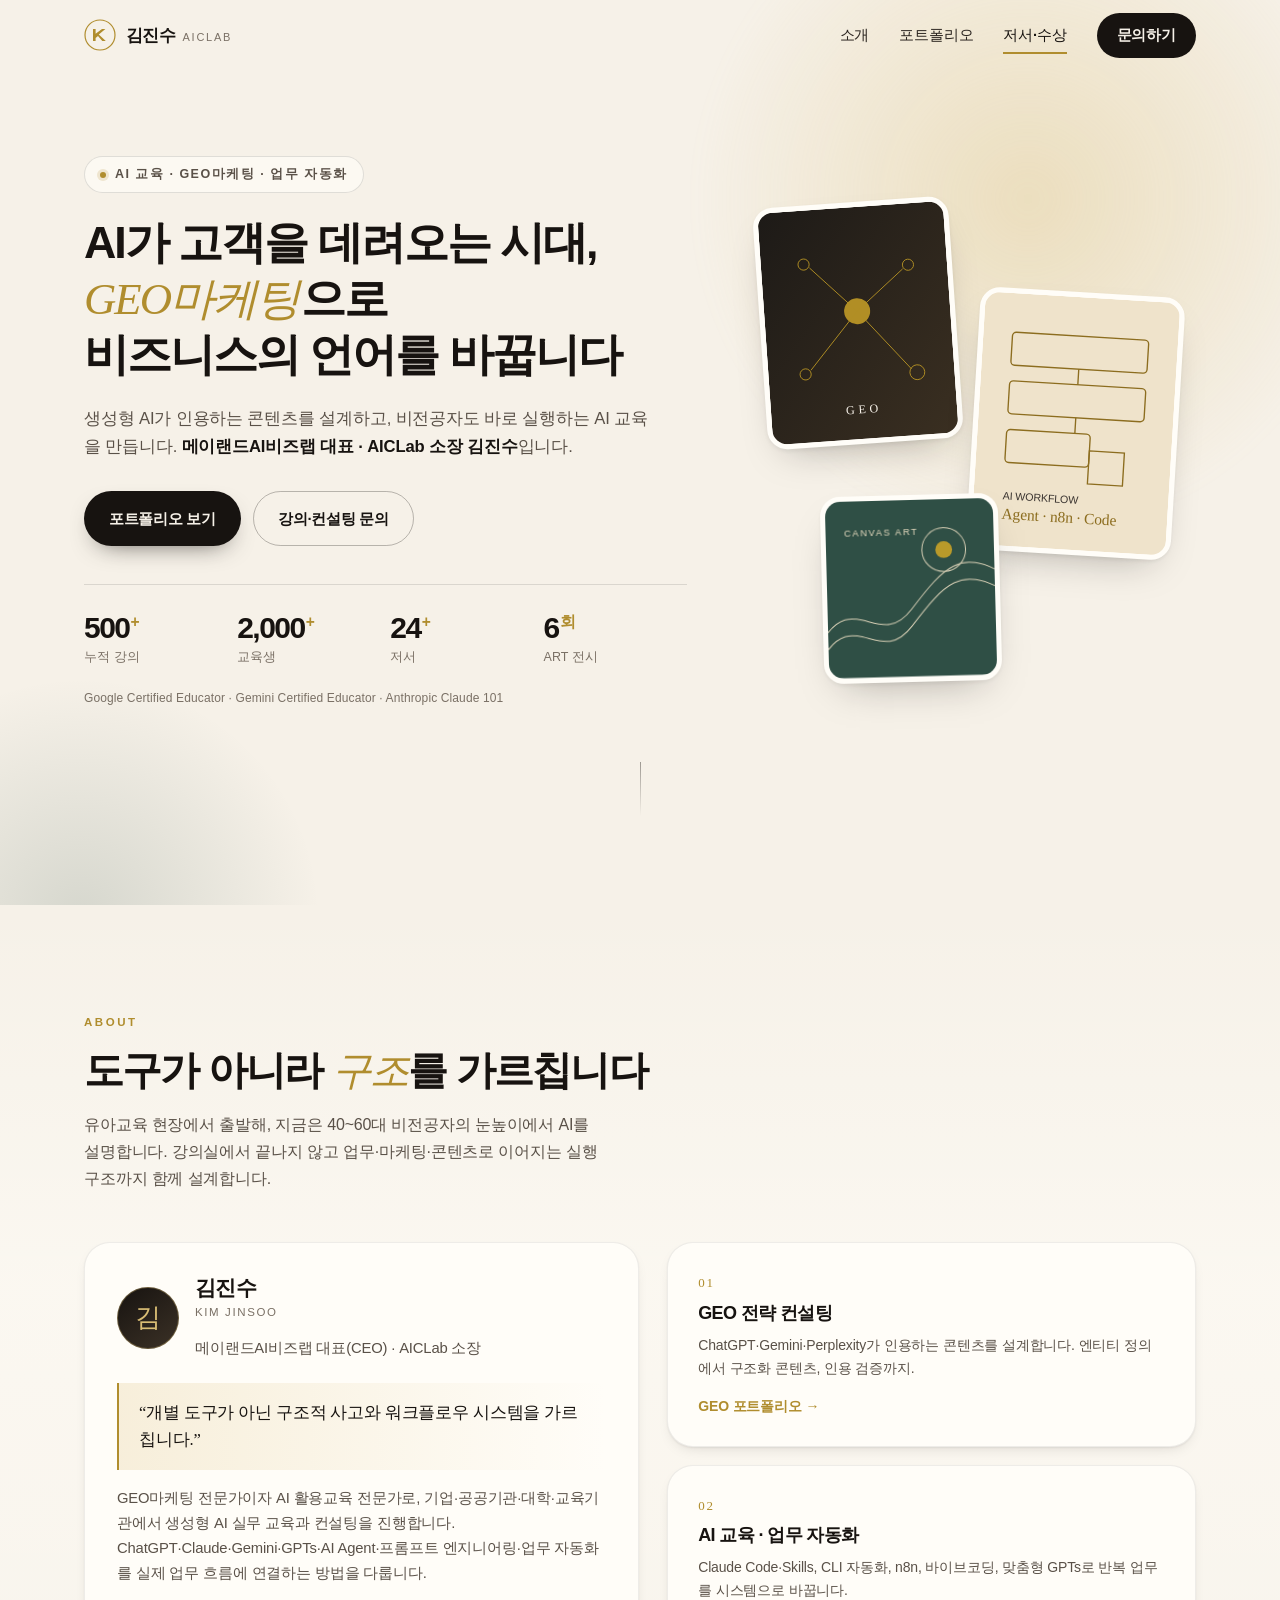
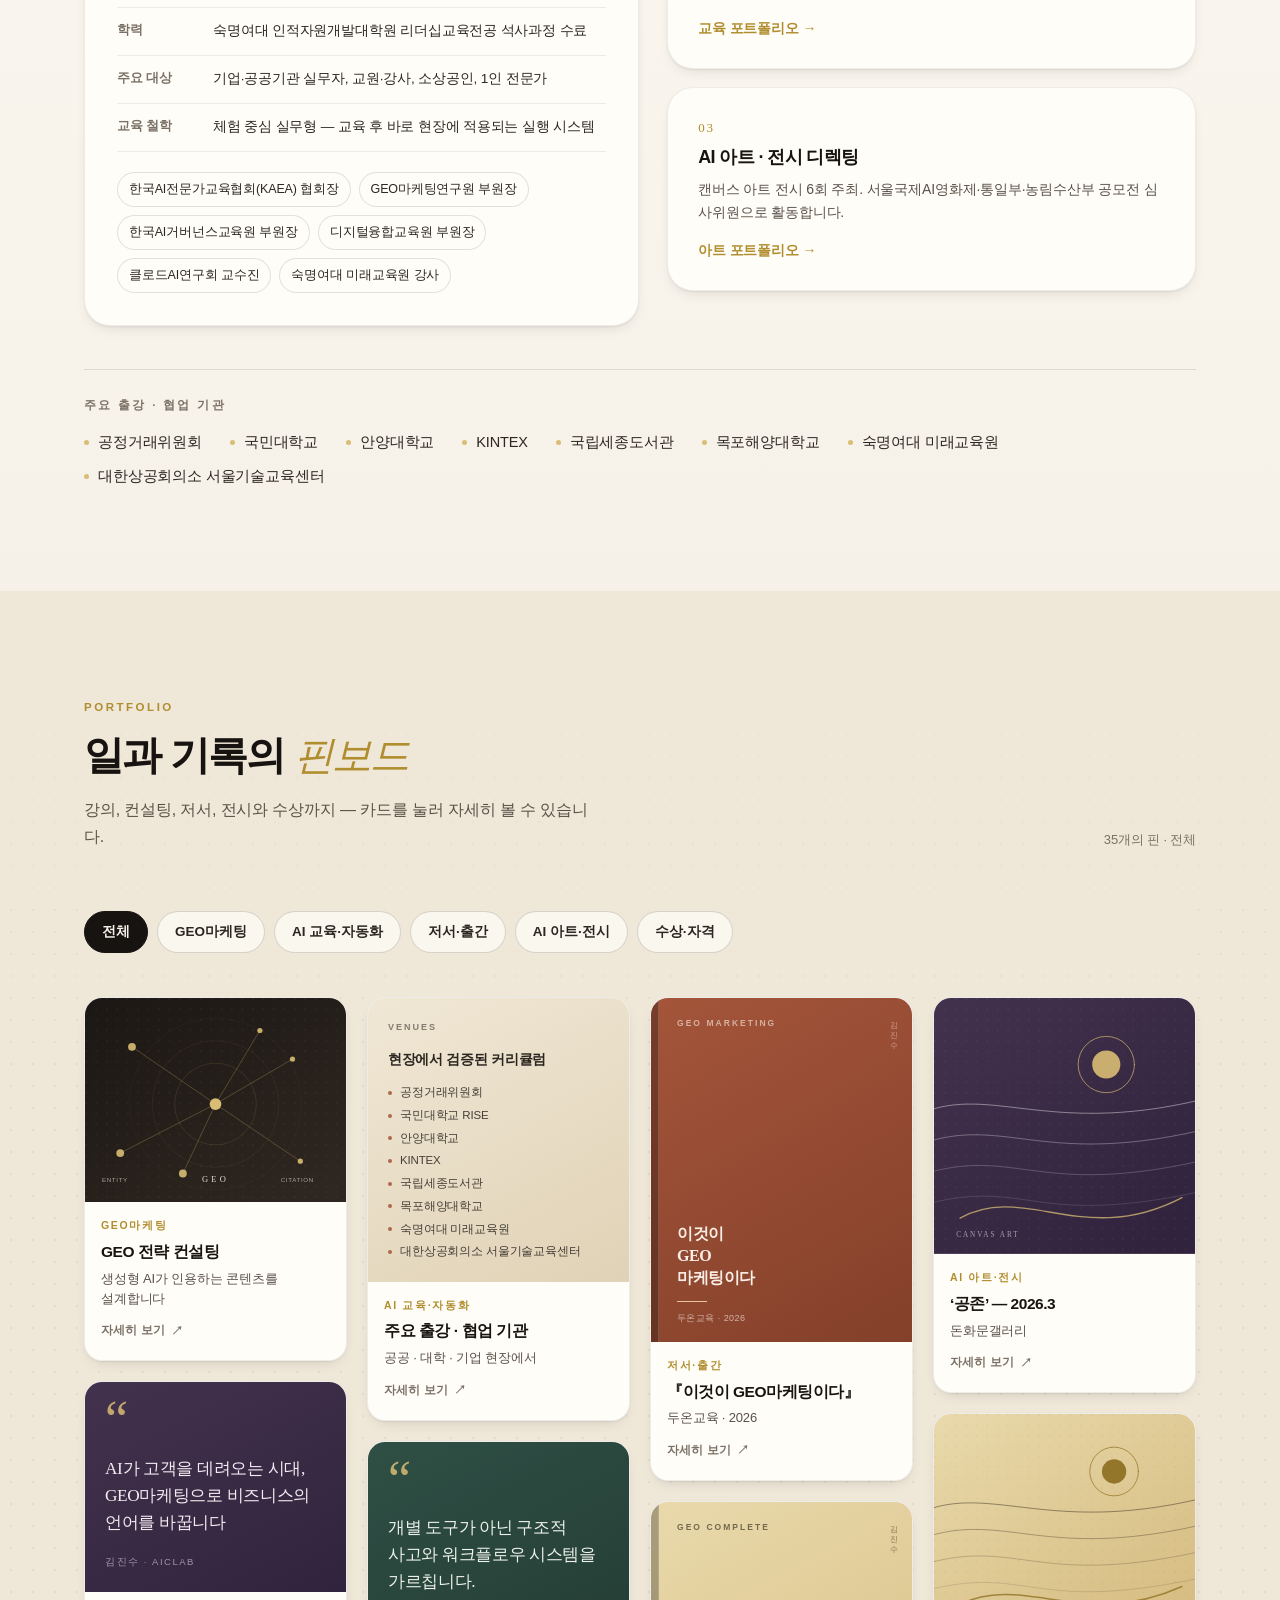
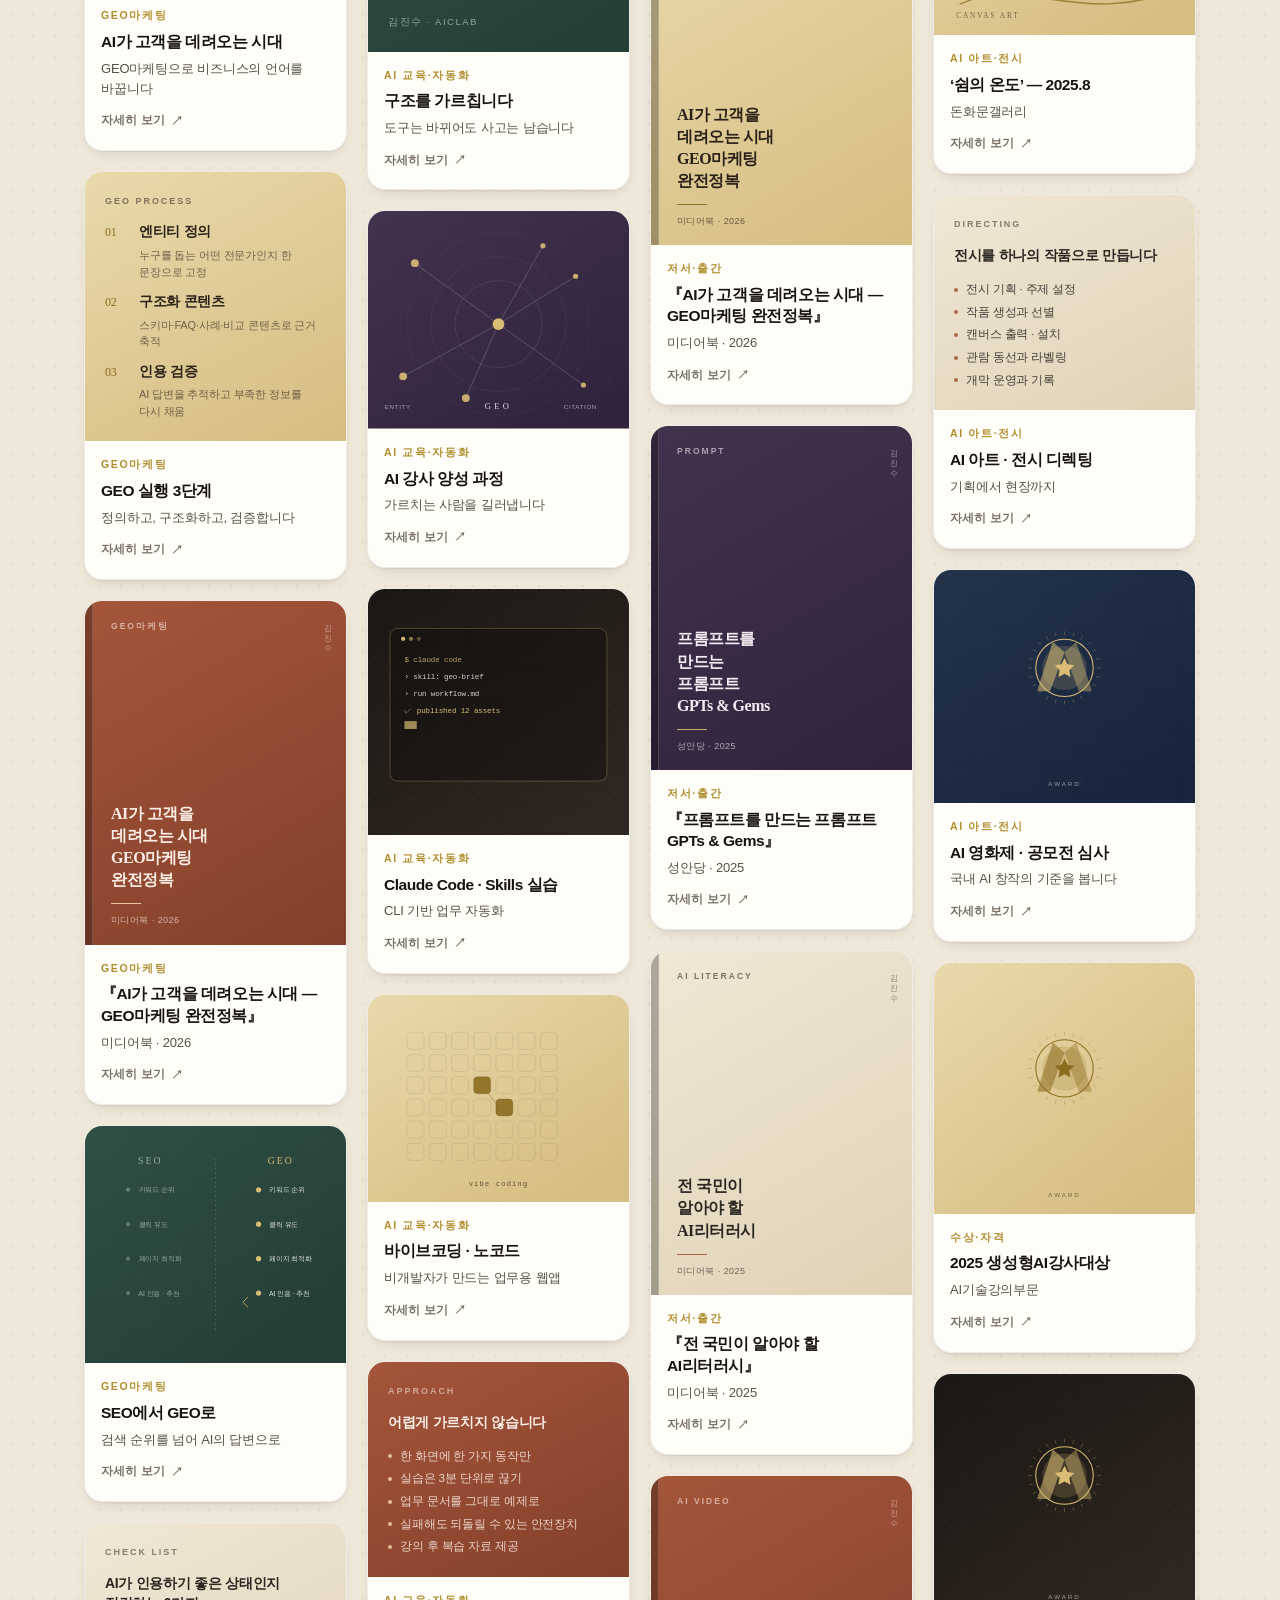
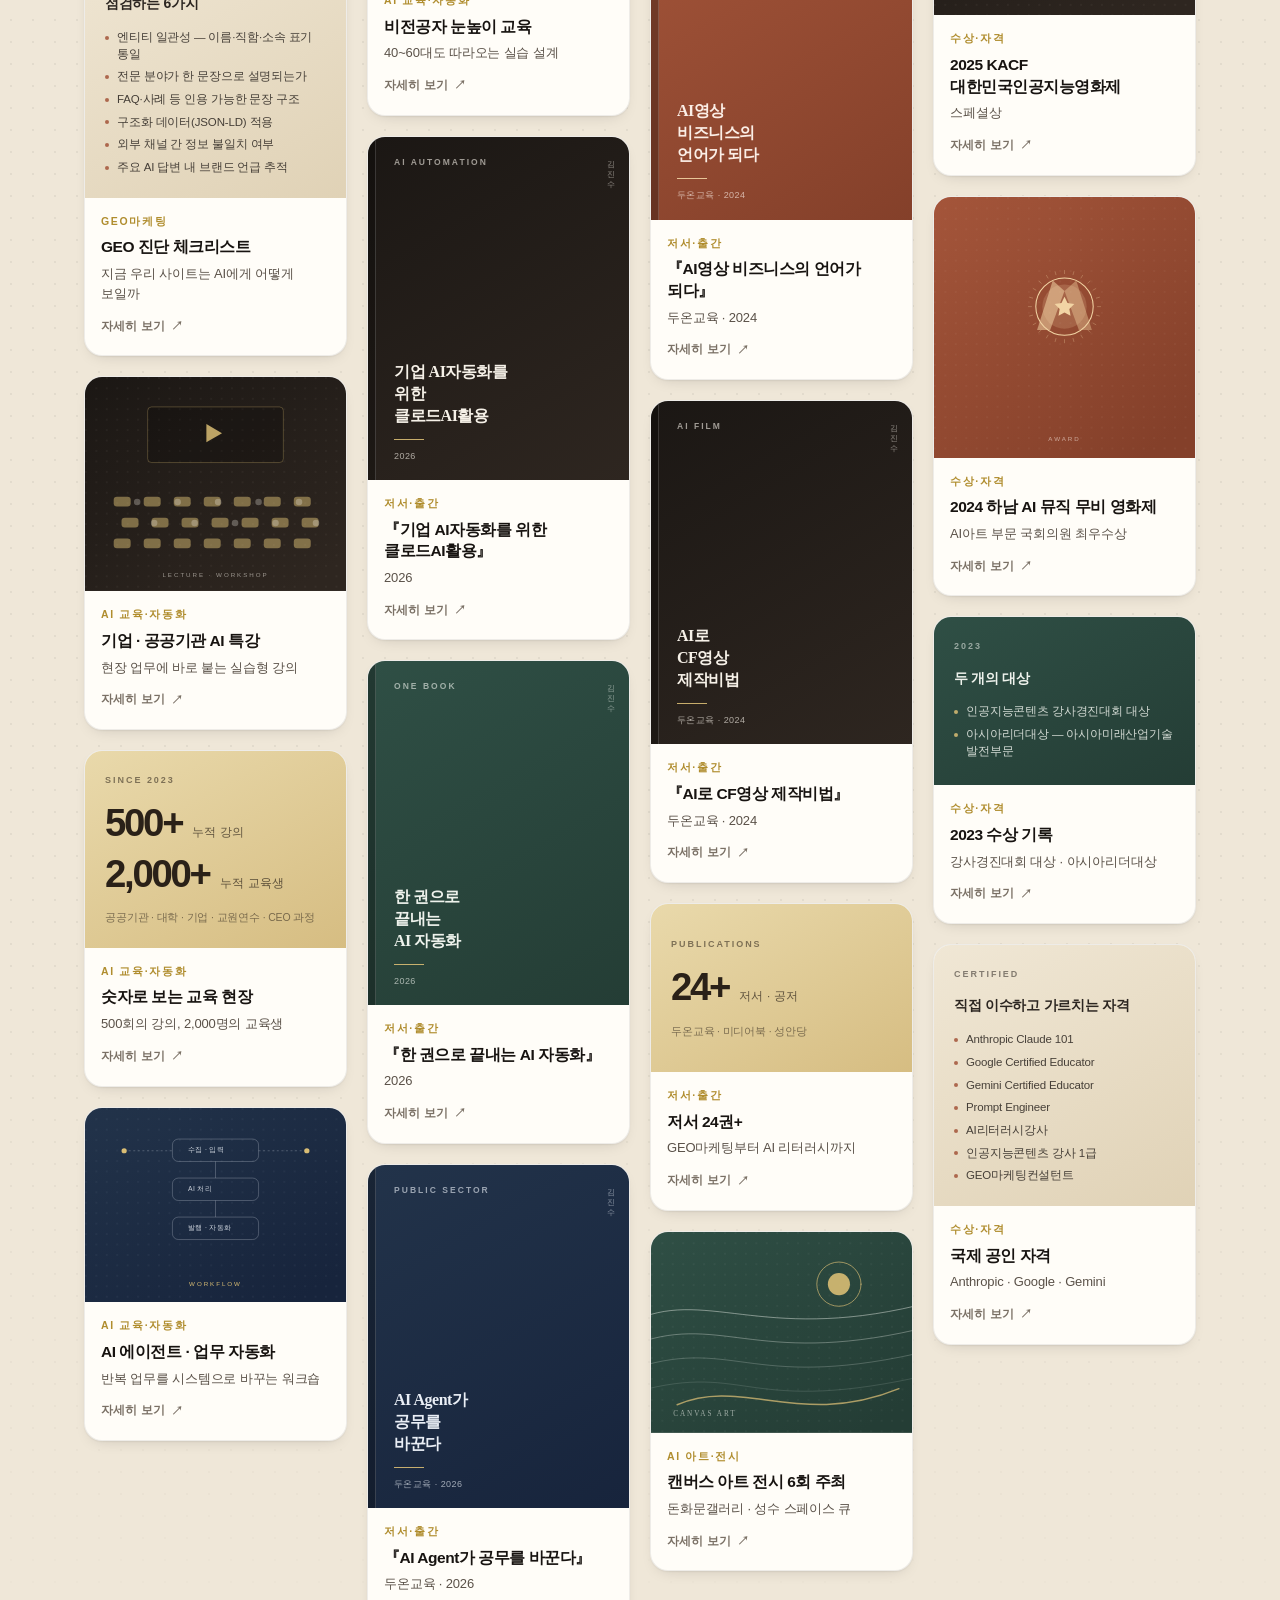
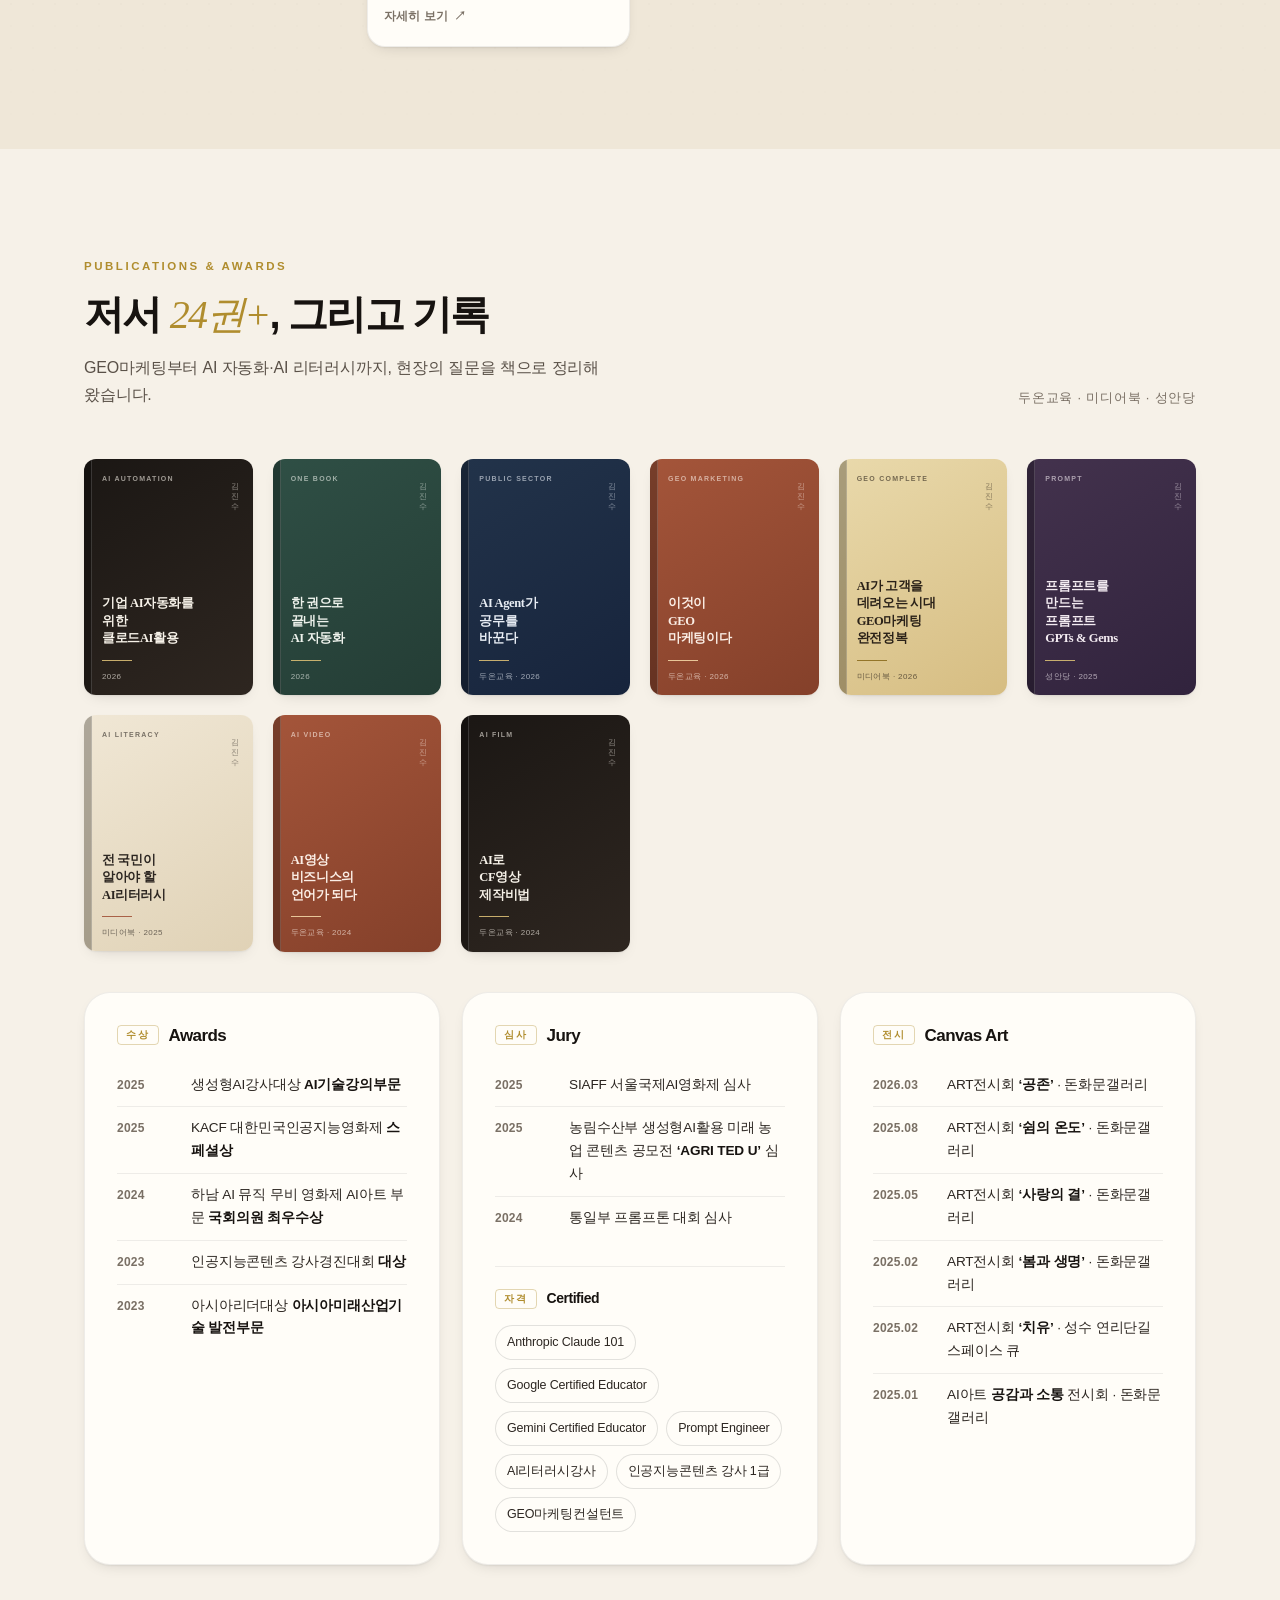
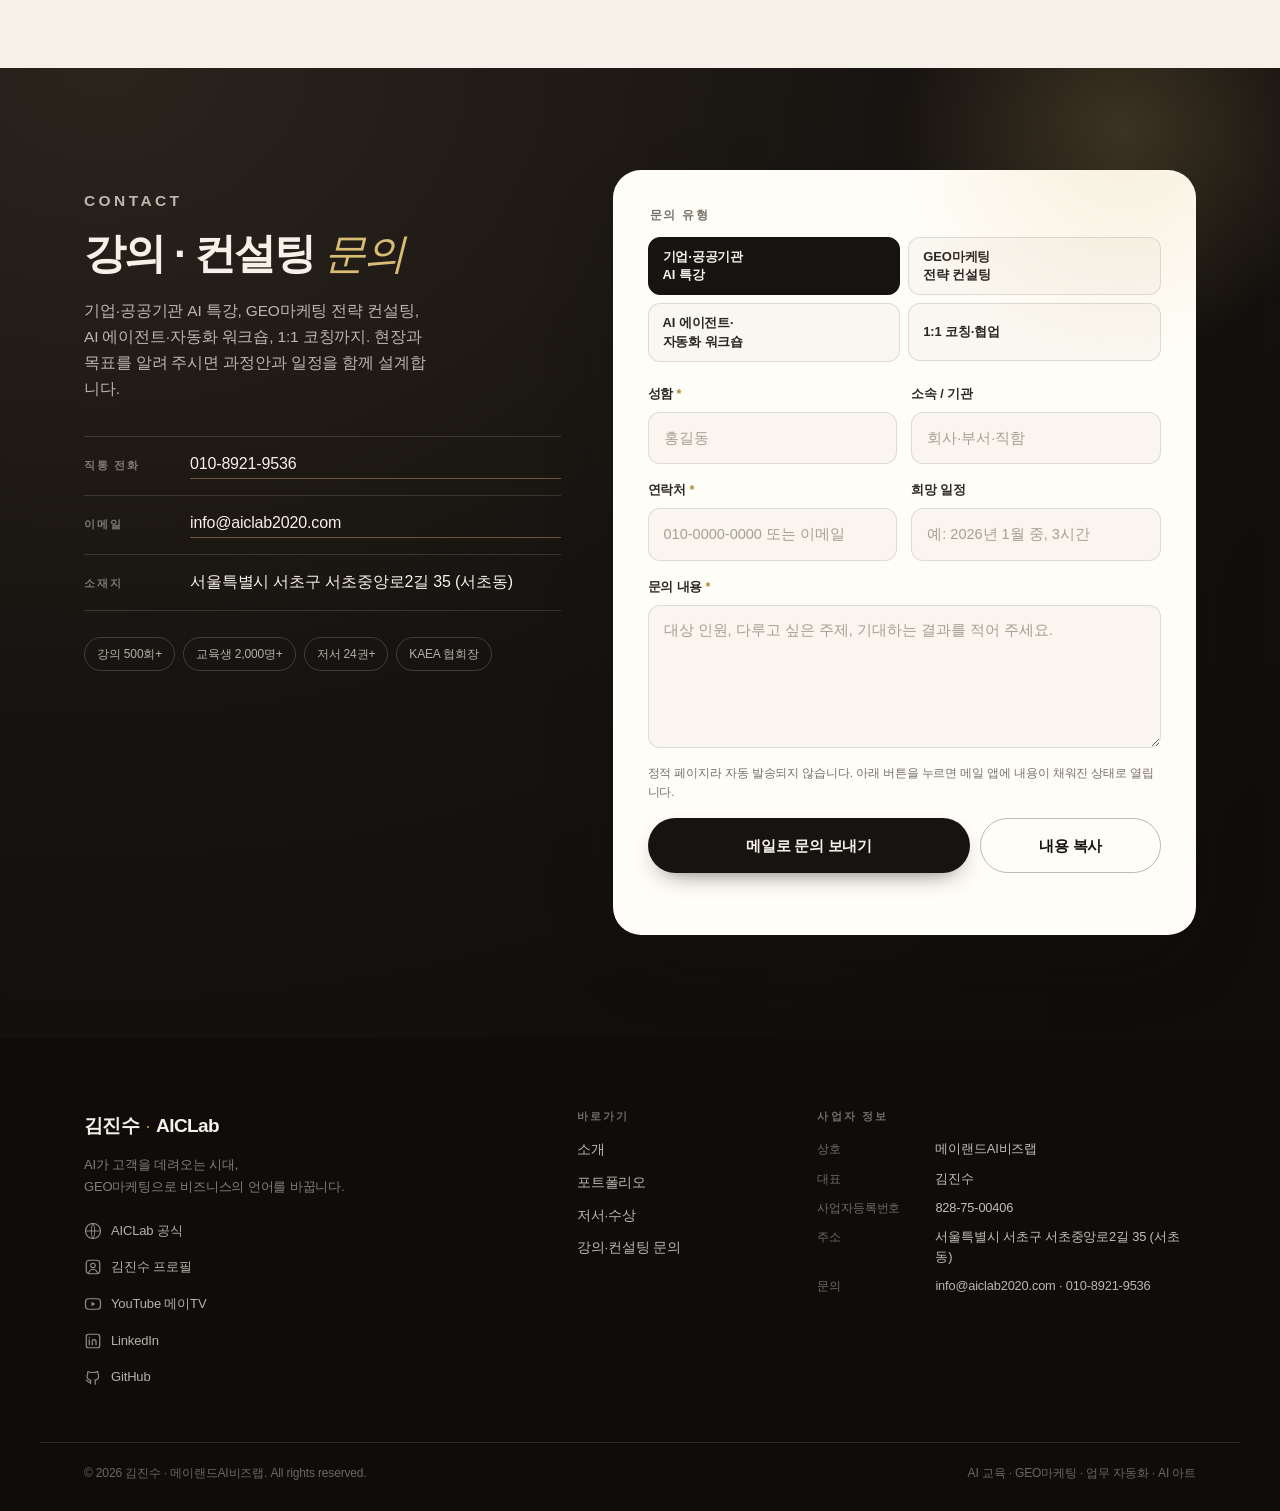
==== commit f3f73180: "정적 자산 캐시 버전 쿼리 추가" ====
--- a/index.html
+++ b/index.html
@@ -13,7 +13,7 @@
 <meta property="og:locale" content="ko_KR" />
 <meta name="twitter:card" content="summary_large_image" />
 <link rel="icon" href="favicon.svg" type="image/svg+xml" />
-<link rel="stylesheet" href="styles.css" />
+<link rel="stylesheet" href="styles.css?v=2" />
 <script type="application/ld+json">
 {
   "@context": "https://schema.org",
@@ -489,6 +489,6 @@
   </div>
 </div>
 
-<script src="app.js"></script>
+<script src="app.js?v=2"></script>
 </body>
 </html>
--- a/styles.css
+++ b/styles.css
@@ -324,10 +324,12 @@
 
 .hero h1 {
   margin: 22px 0 0;
-  font-size: clamp(30px, 4.3vw, 56px);
-  line-height: 1.2;
+  font-size: clamp(28px, 3.5vw, 46px);
+  line-height: 1.24;
   letter-spacing: -0.045em;
   font-weight: 800;
+  word-break: keep-all;
+  max-width: 15em;
 }
 .hero h1 em {
   font-family: var(--font-serif);
@@ -858,6 +860,7 @@
 
 .pin__body { padding: 15px 16px 17px; }
 .pin__cat {
+  display: block;
   font-size: 10.5px;
   font-weight: 700;
   letter-spacing: 0.16em;
@@ -865,25 +868,29 @@
   color: var(--gold);
 }
 .pin__title {
+  display: block;
   margin-top: 6px;
   font-size: 15.5px;
   font-weight: 700;
   letter-spacing: -0.03em;
   line-height: 1.4;
+  word-break: keep-all;
 }
 .pin__sub {
+  display: block;
   margin-top: 6px;
   font-size: 13px;
   color: var(--ink-3);
   line-height: 1.55;
+  word-break: keep-all;
 }
 .pin__more {
+  display: inline-flex;
   margin-top: 12px;
   font-size: 11.5px;
   font-weight: 650;
   color: var(--muted);
   letter-spacing: 0.02em;
-  display: inline-flex;
   align-items: center;
   gap: 5px;
 }
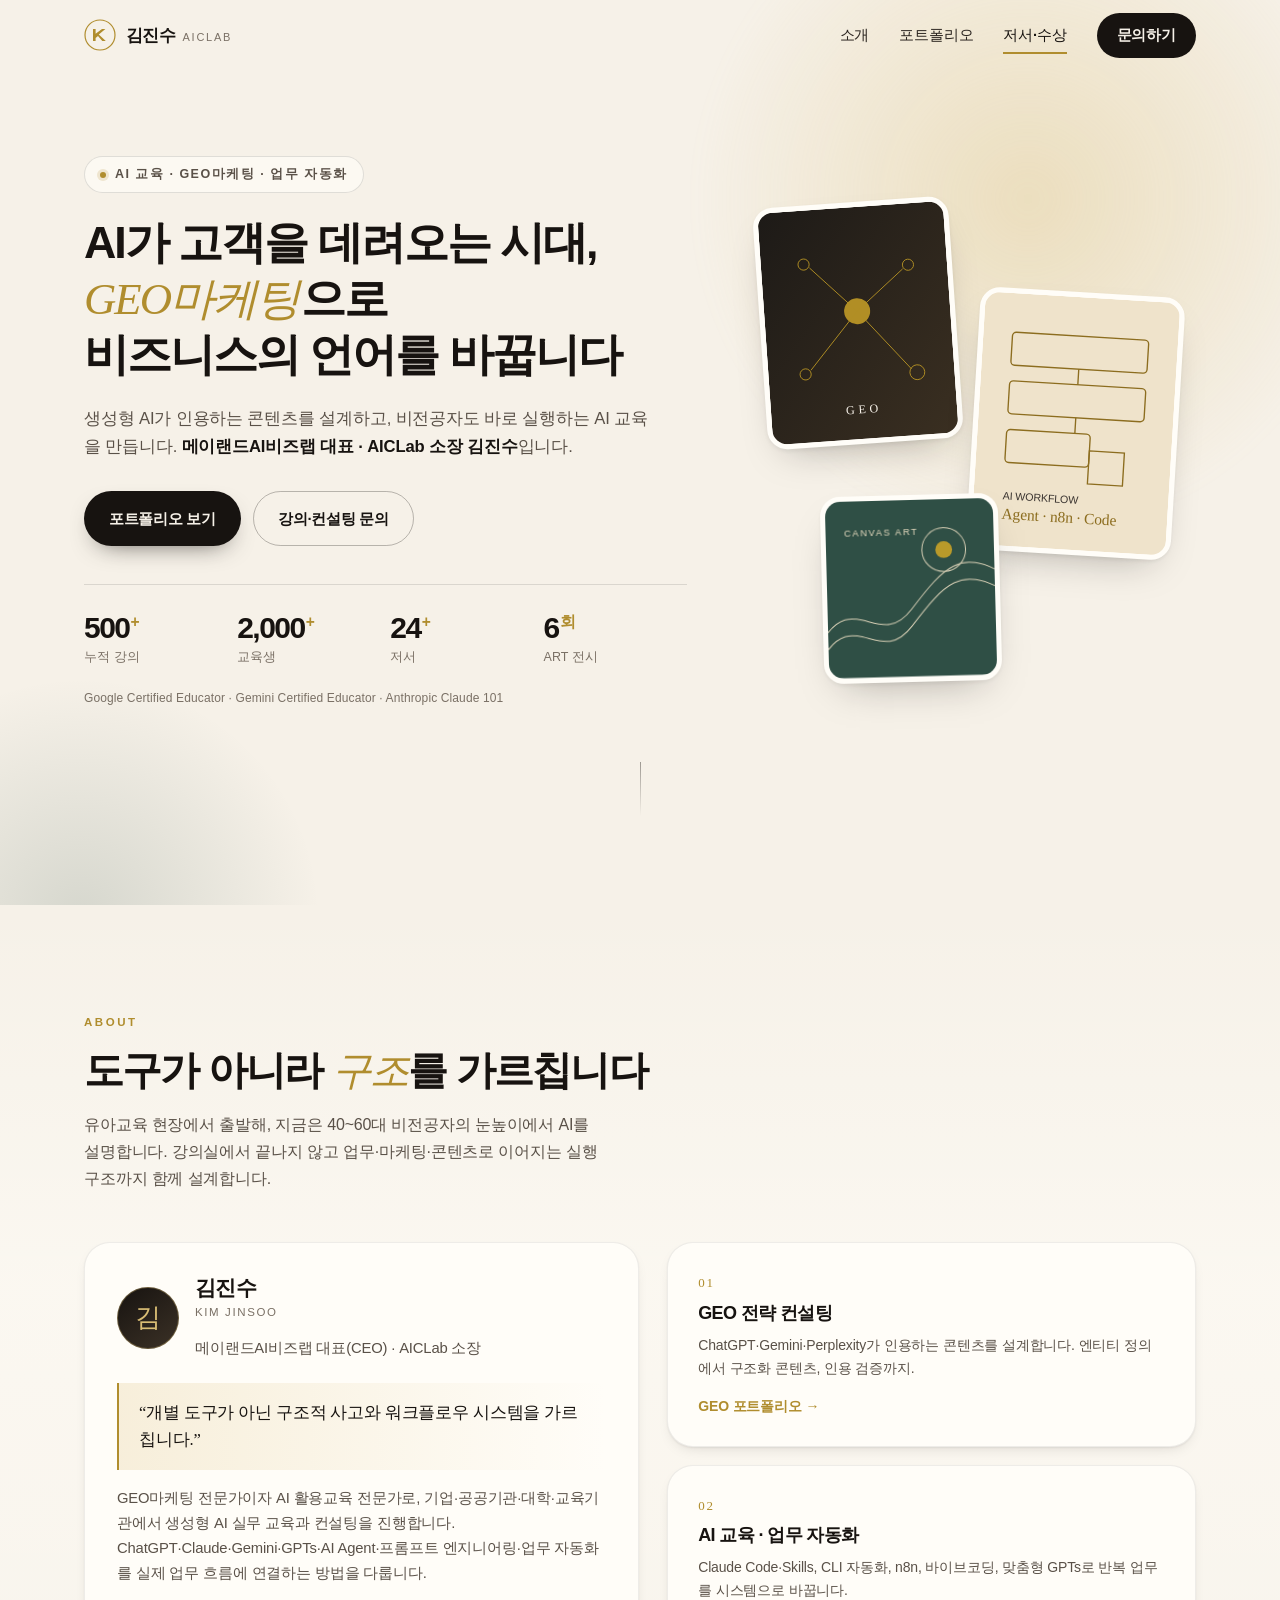
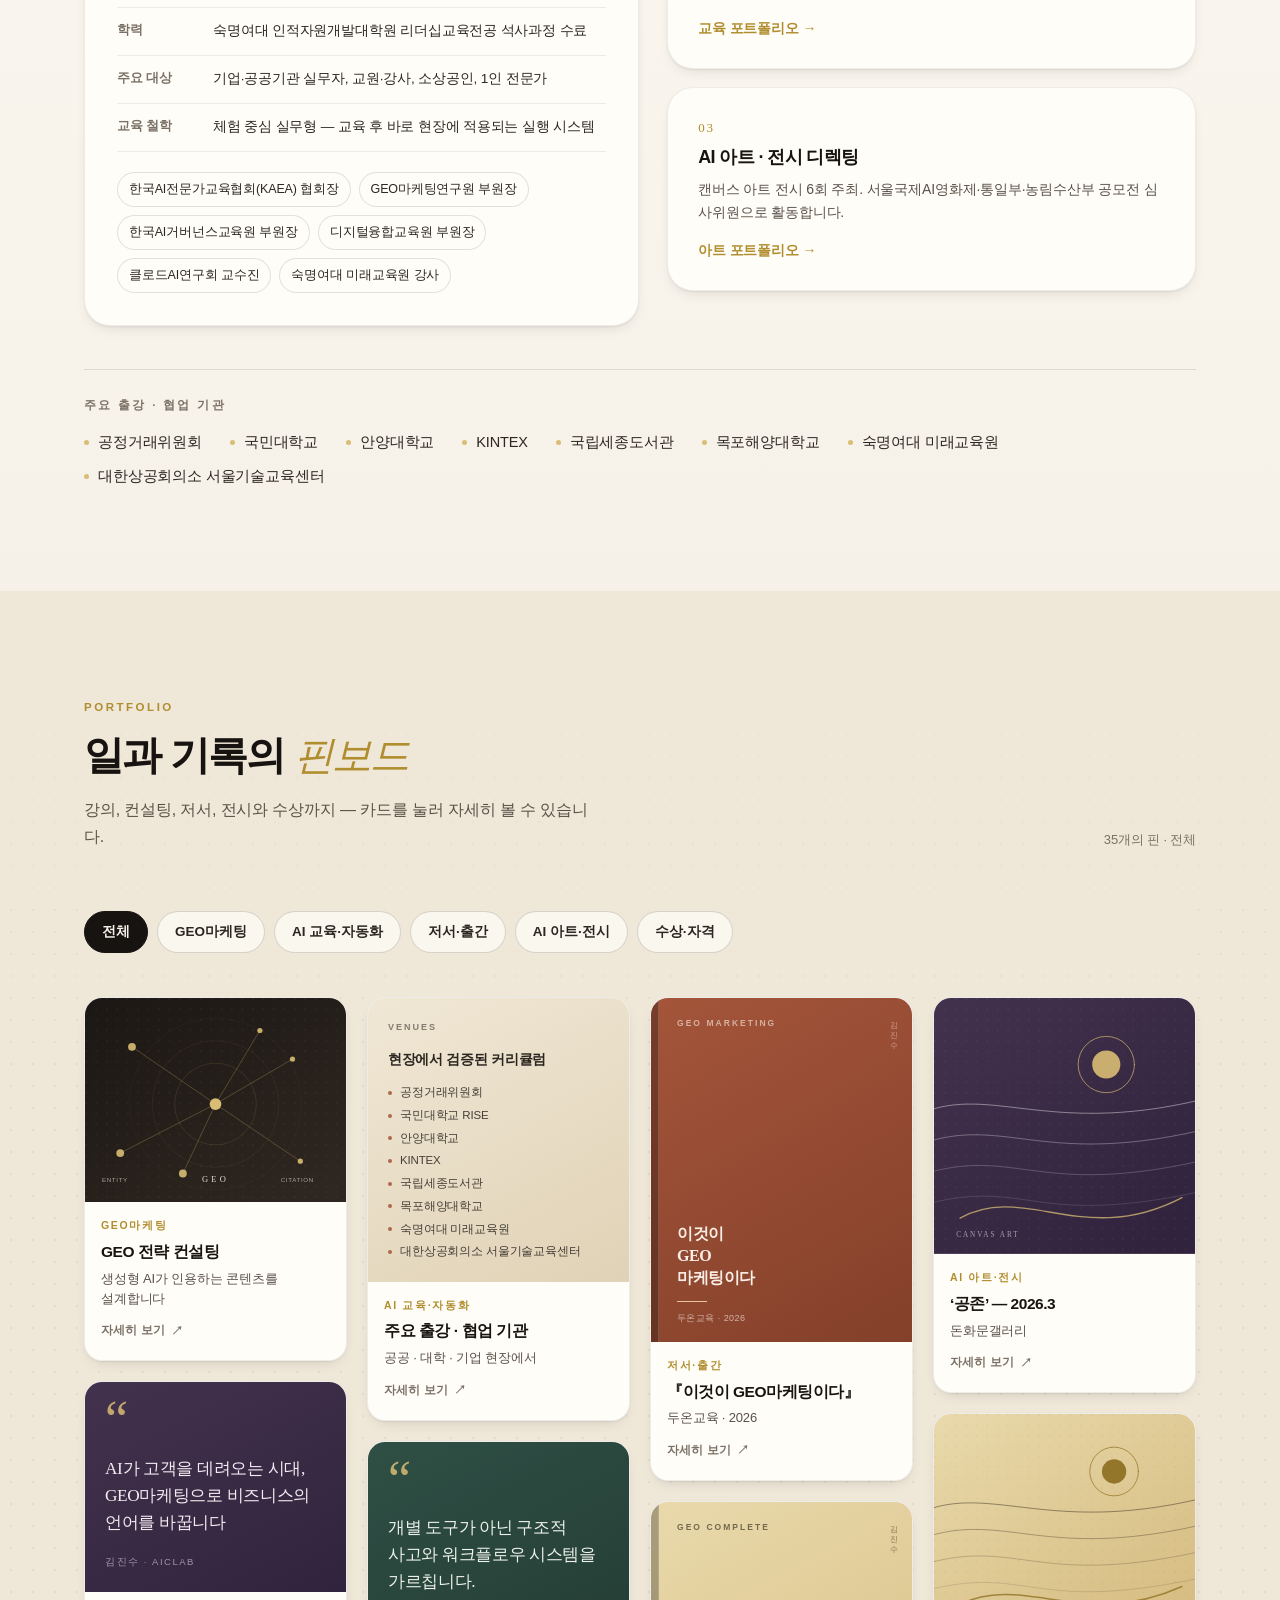
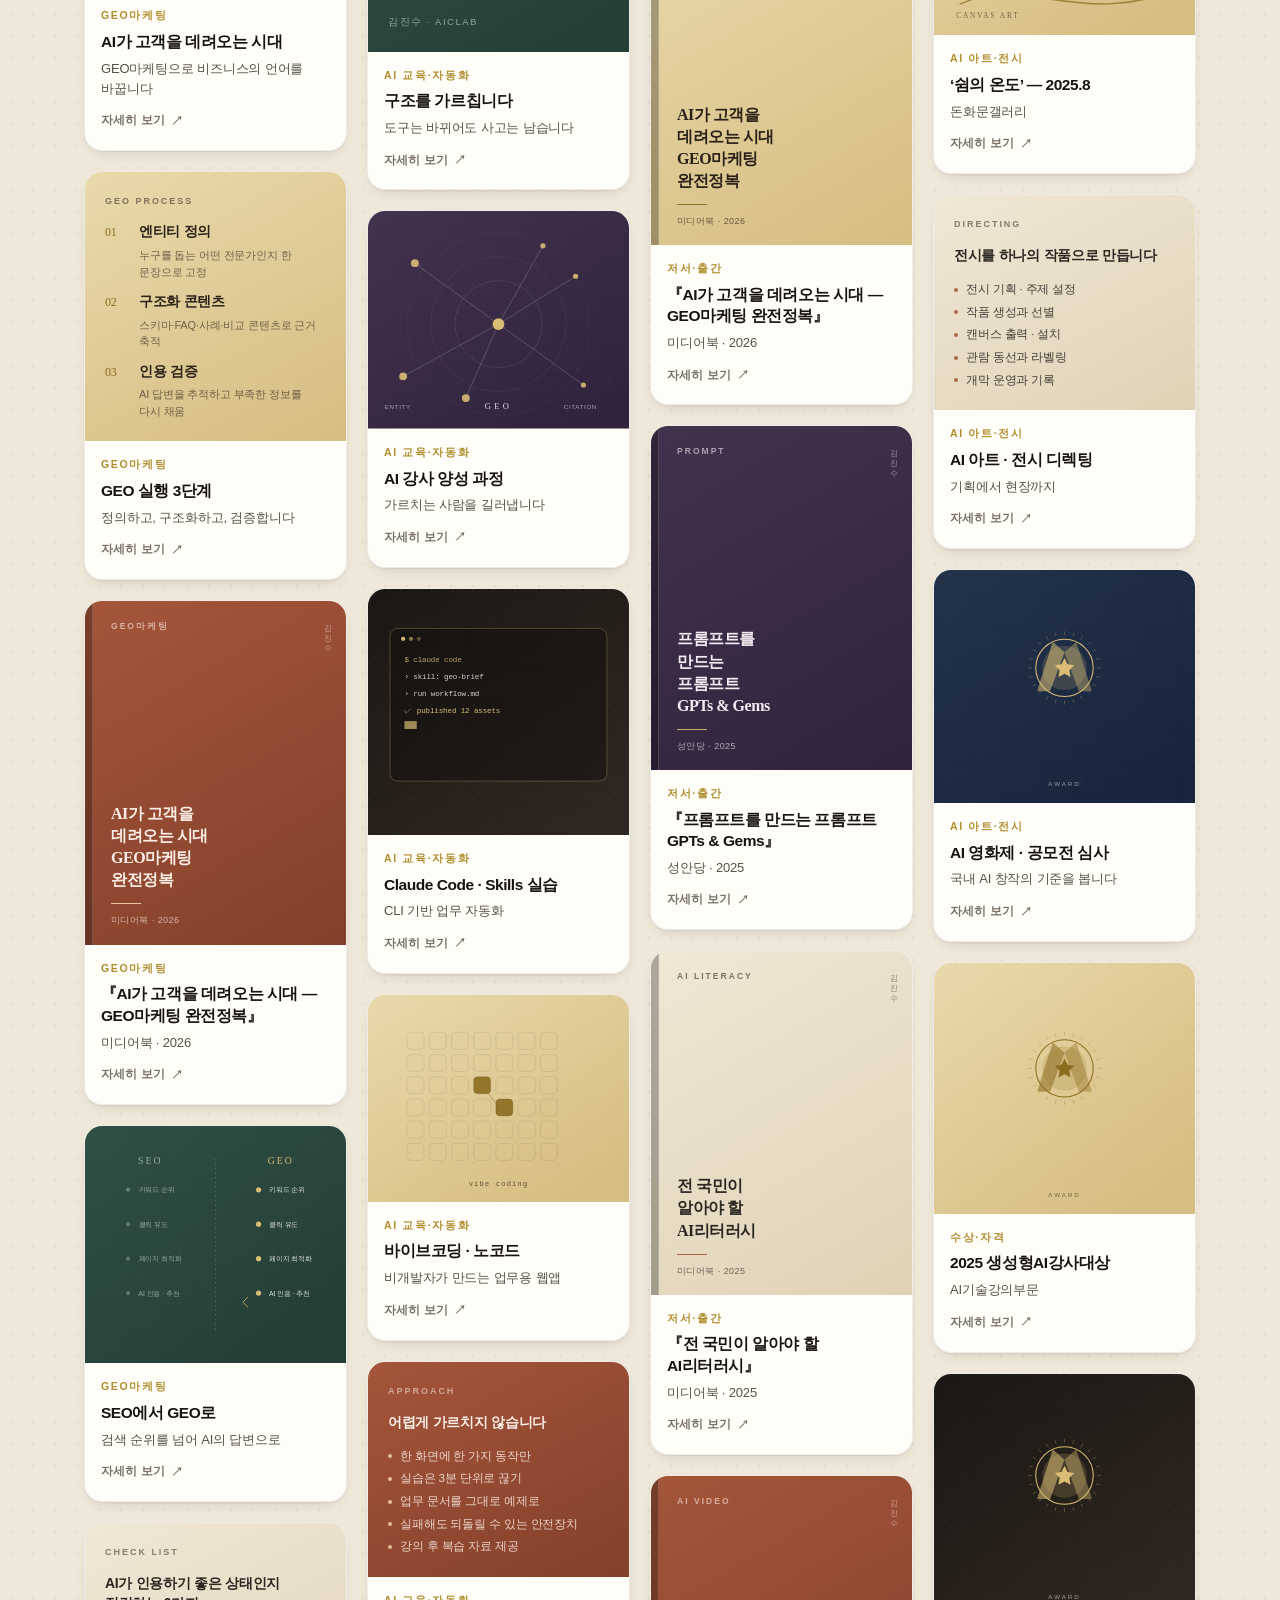
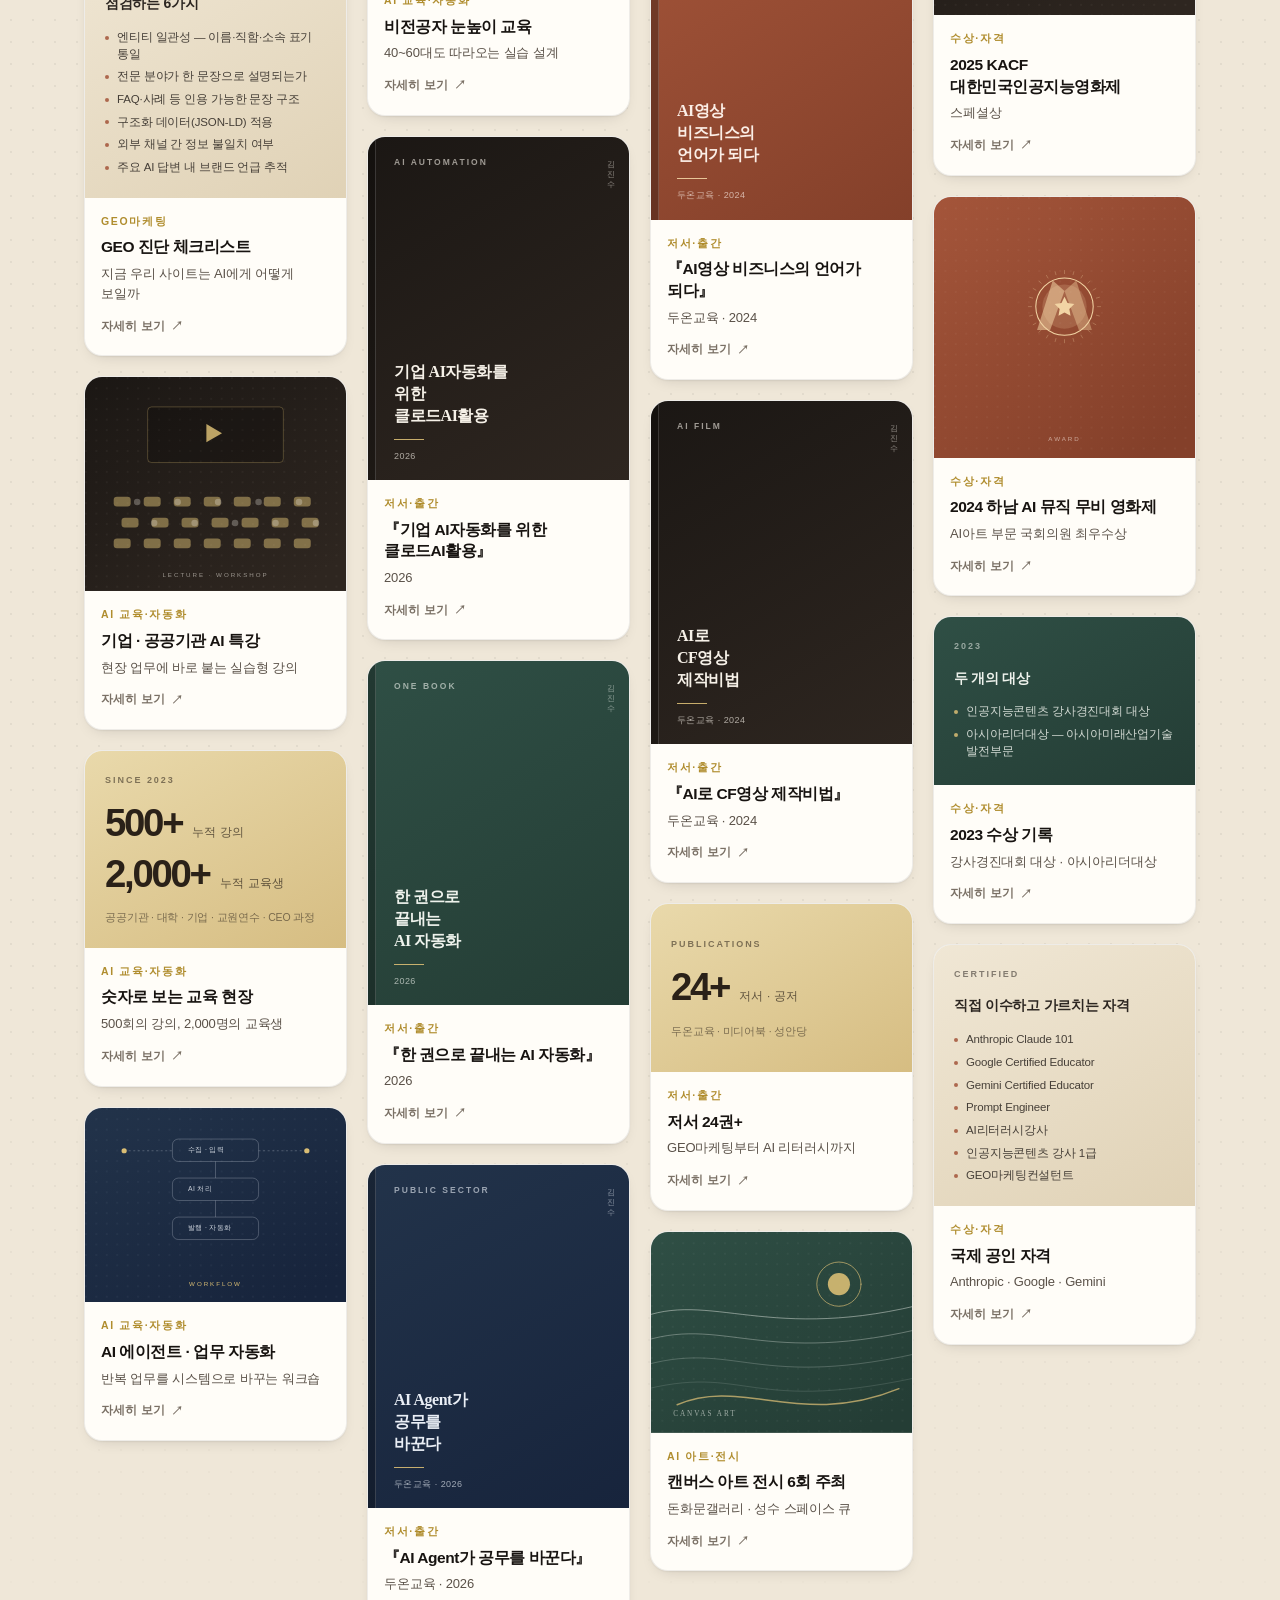
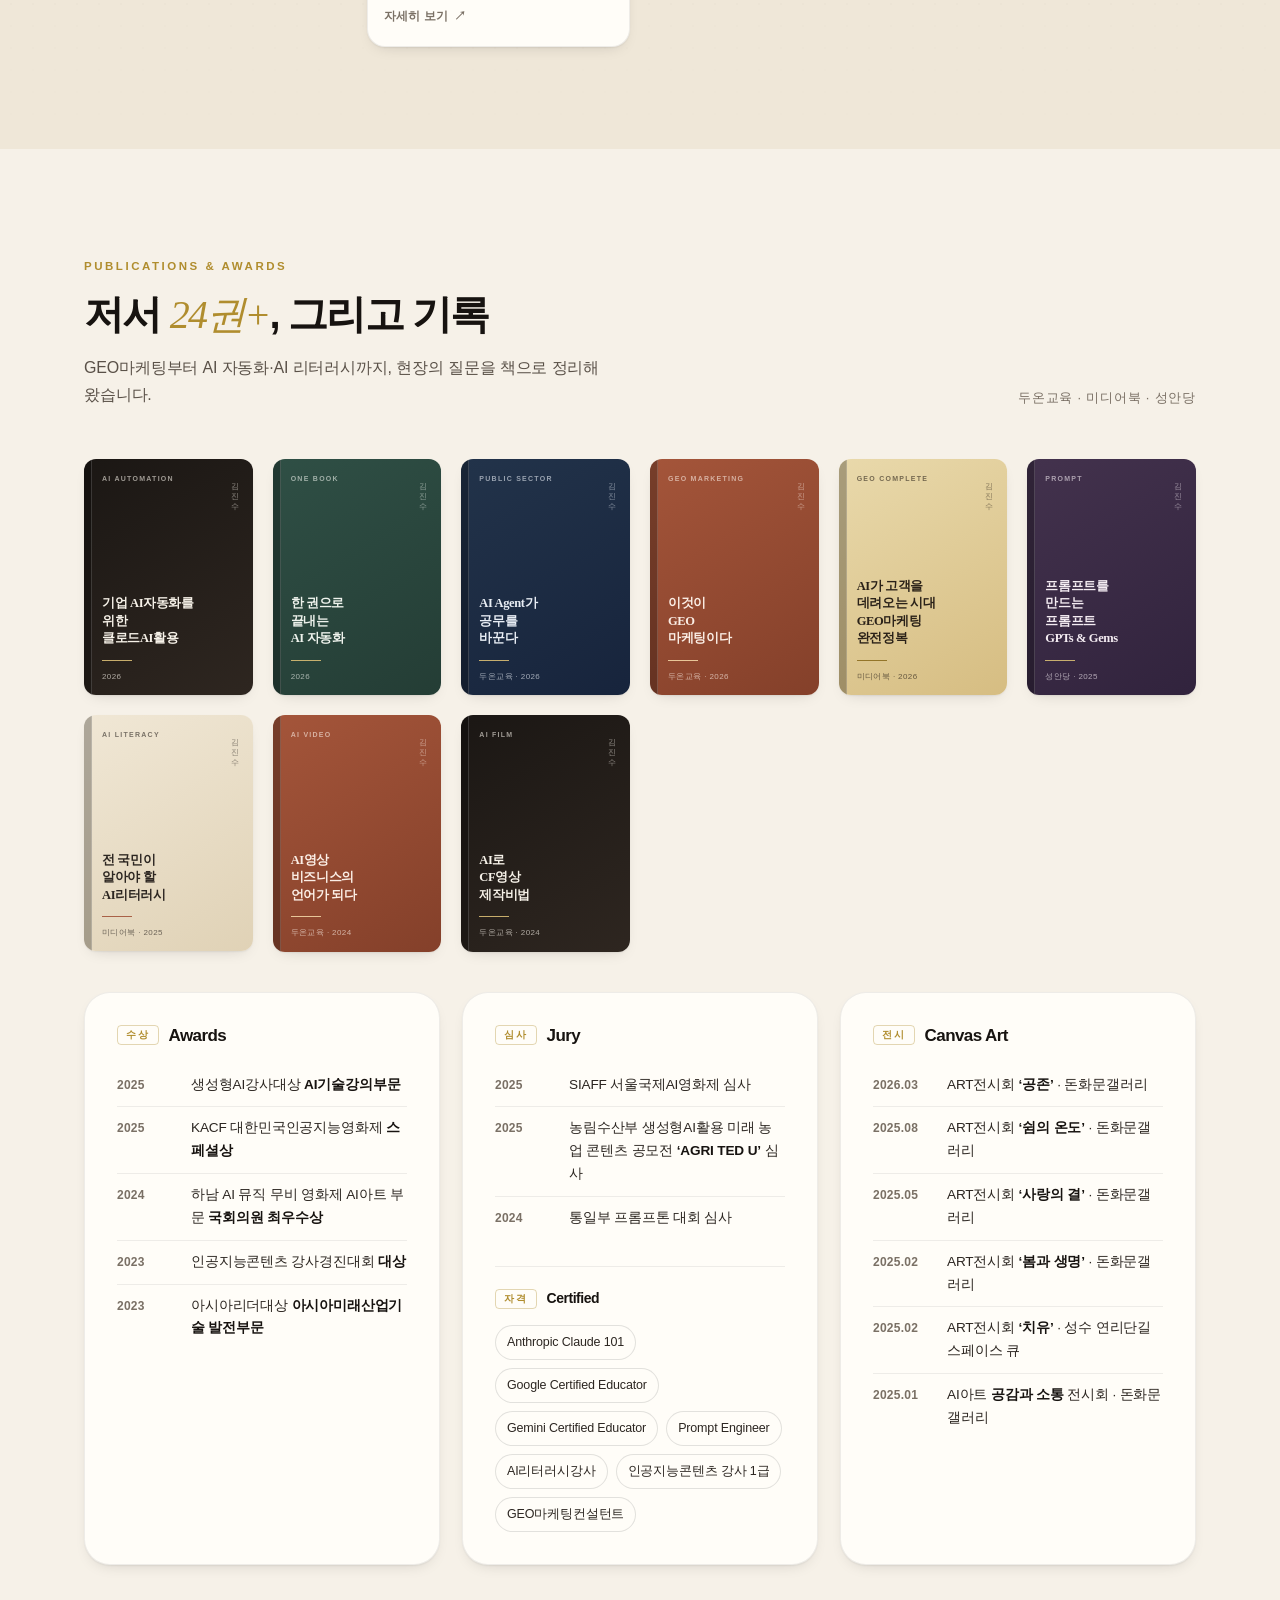
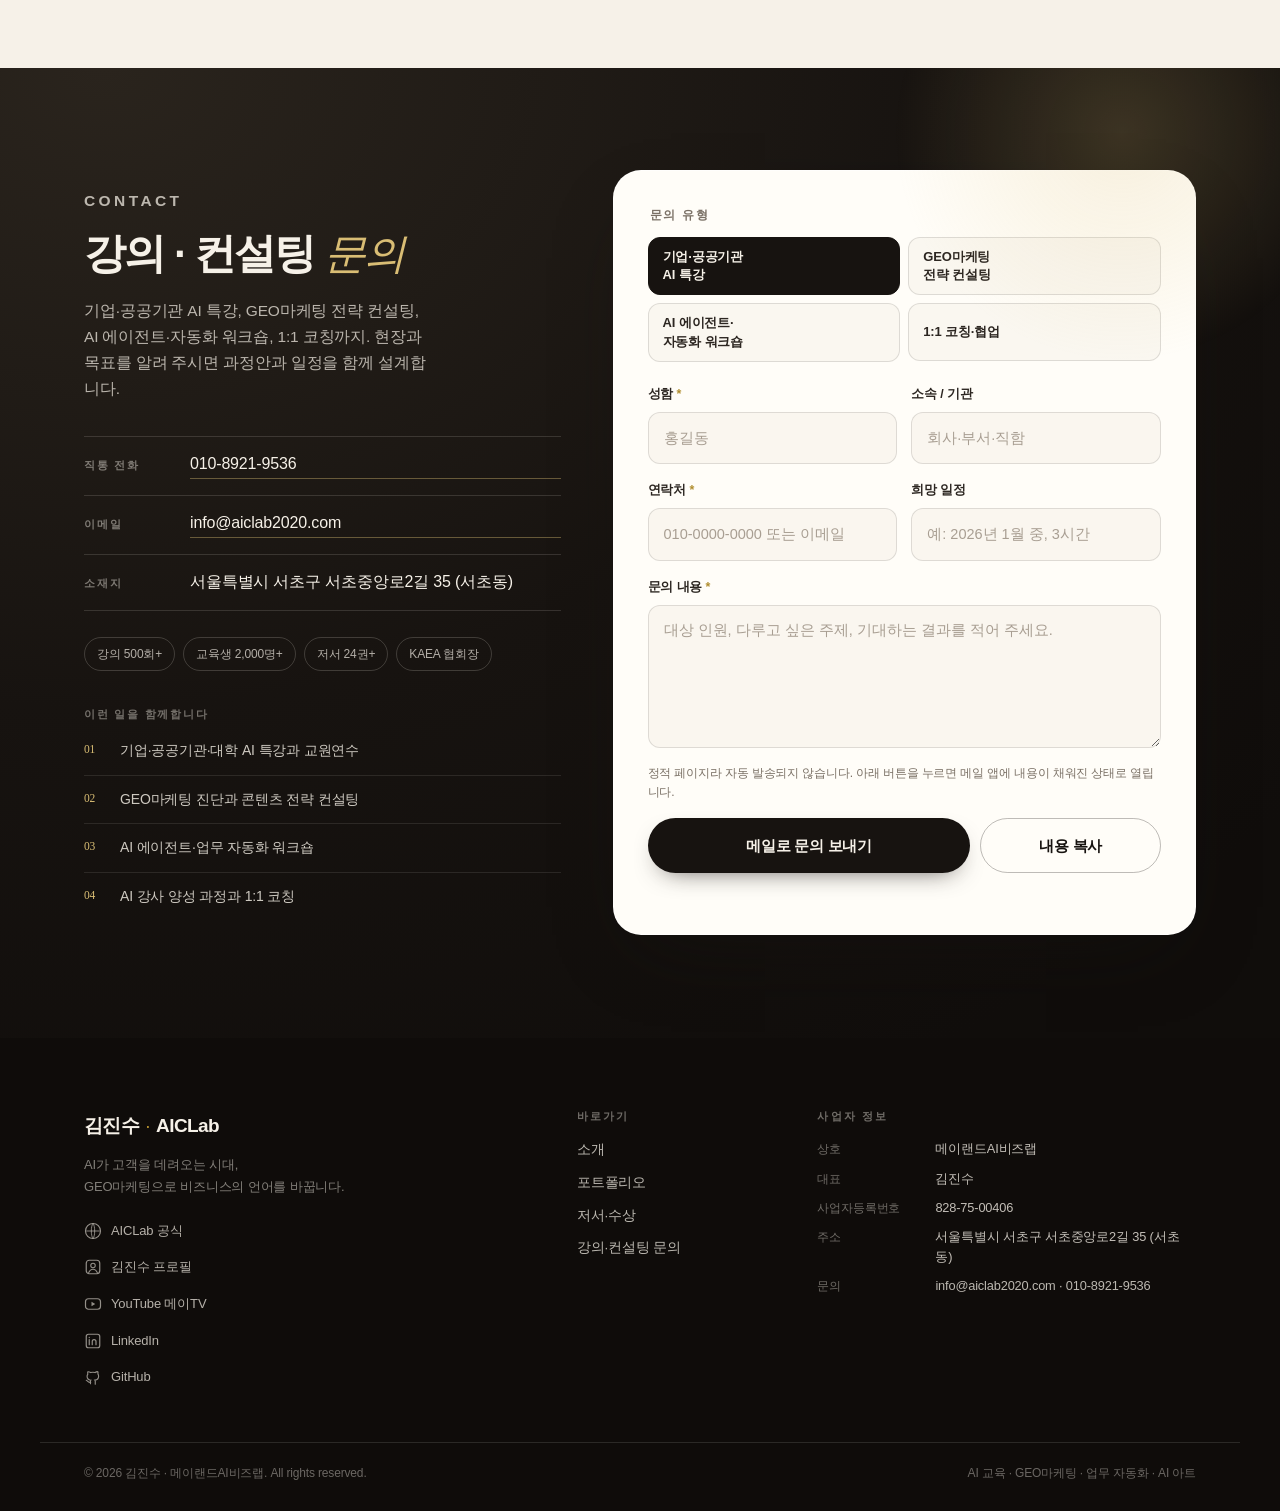
==== commit a7bbbdec: "문의 섹션 좌측 콘텐츠 보강, 에셋 버전 갱신" ====
--- a/index.html
+++ b/index.html
@@ -13,7 +13,7 @@
 <meta property="og:locale" content="ko_KR" />
 <meta name="twitter:card" content="summary_large_image" />
 <link rel="icon" href="favicon.svg" type="image/svg+xml" />
-<link rel="stylesheet" href="styles.css?v=2" />
+<link rel="stylesheet" href="styles.css?v=3" />
 <script type="application/ld+json">
 {
   "@context": "https://schema.org",
@@ -352,6 +352,16 @@
           <li>저서 24권+</li>
           <li>KAEA 협회장</li>
         </ul>
+
+        <div class="contact__offer">
+          <p class="contact__offer-label">이런 일을 함께합니다</p>
+          <ul>
+            <li><span>01</span>기업·공공기관·대학 AI 특강과 교원연수</li>
+            <li><span>02</span>GEO마케팅 진단과 콘텐츠 전략 컨설팅</li>
+            <li><span>03</span>AI 에이전트·업무 자동화 워크숍</li>
+            <li><span>04</span>AI 강사 양성 과정과 1:1 코칭</li>
+          </ul>
+        </div>
       </div>
 
       <form class="inquiry" id="inquiryForm" novalidate>
@@ -489,6 +499,6 @@
   </div>
 </div>
 
-<script src="app.js?v=2"></script>
+<script src="app.js?v=3"></script>
 </body>
 </html>
--- a/styles.css
+++ b/styles.css
@@ -1046,6 +1046,34 @@
   border-radius: 999px;
 }
 
+.contact__offer { margin-top: 34px; }
+.contact__offer-label {
+  font-size: 11px;
+  font-weight: 700;
+  letter-spacing: 0.16em;
+  text-transform: uppercase;
+  color: rgba(246, 241, 232, 0.42);
+  margin-bottom: 4px;
+}
+.contact__offer ul { display: grid; }
+.contact__offer li {
+  display: grid;
+  grid-template-columns: 26px minmax(0, 1fr);
+  gap: 10px;
+  padding: 12px 0;
+  border-bottom: 1px solid rgba(246, 241, 232, 0.1);
+  font-size: 14px;
+  color: rgba(246, 241, 232, 0.82);
+  word-break: keep-all;
+}
+.contact__offer li:last-child { border-bottom: 0; }
+.contact__offer li span {
+  font-family: var(--font-serif);
+  font-size: 11.5px;
+  color: var(--gold-soft);
+  padding-top: 1px;
+}
+
 .inquiry {
   background: var(--paper);
   color: var(--ink);
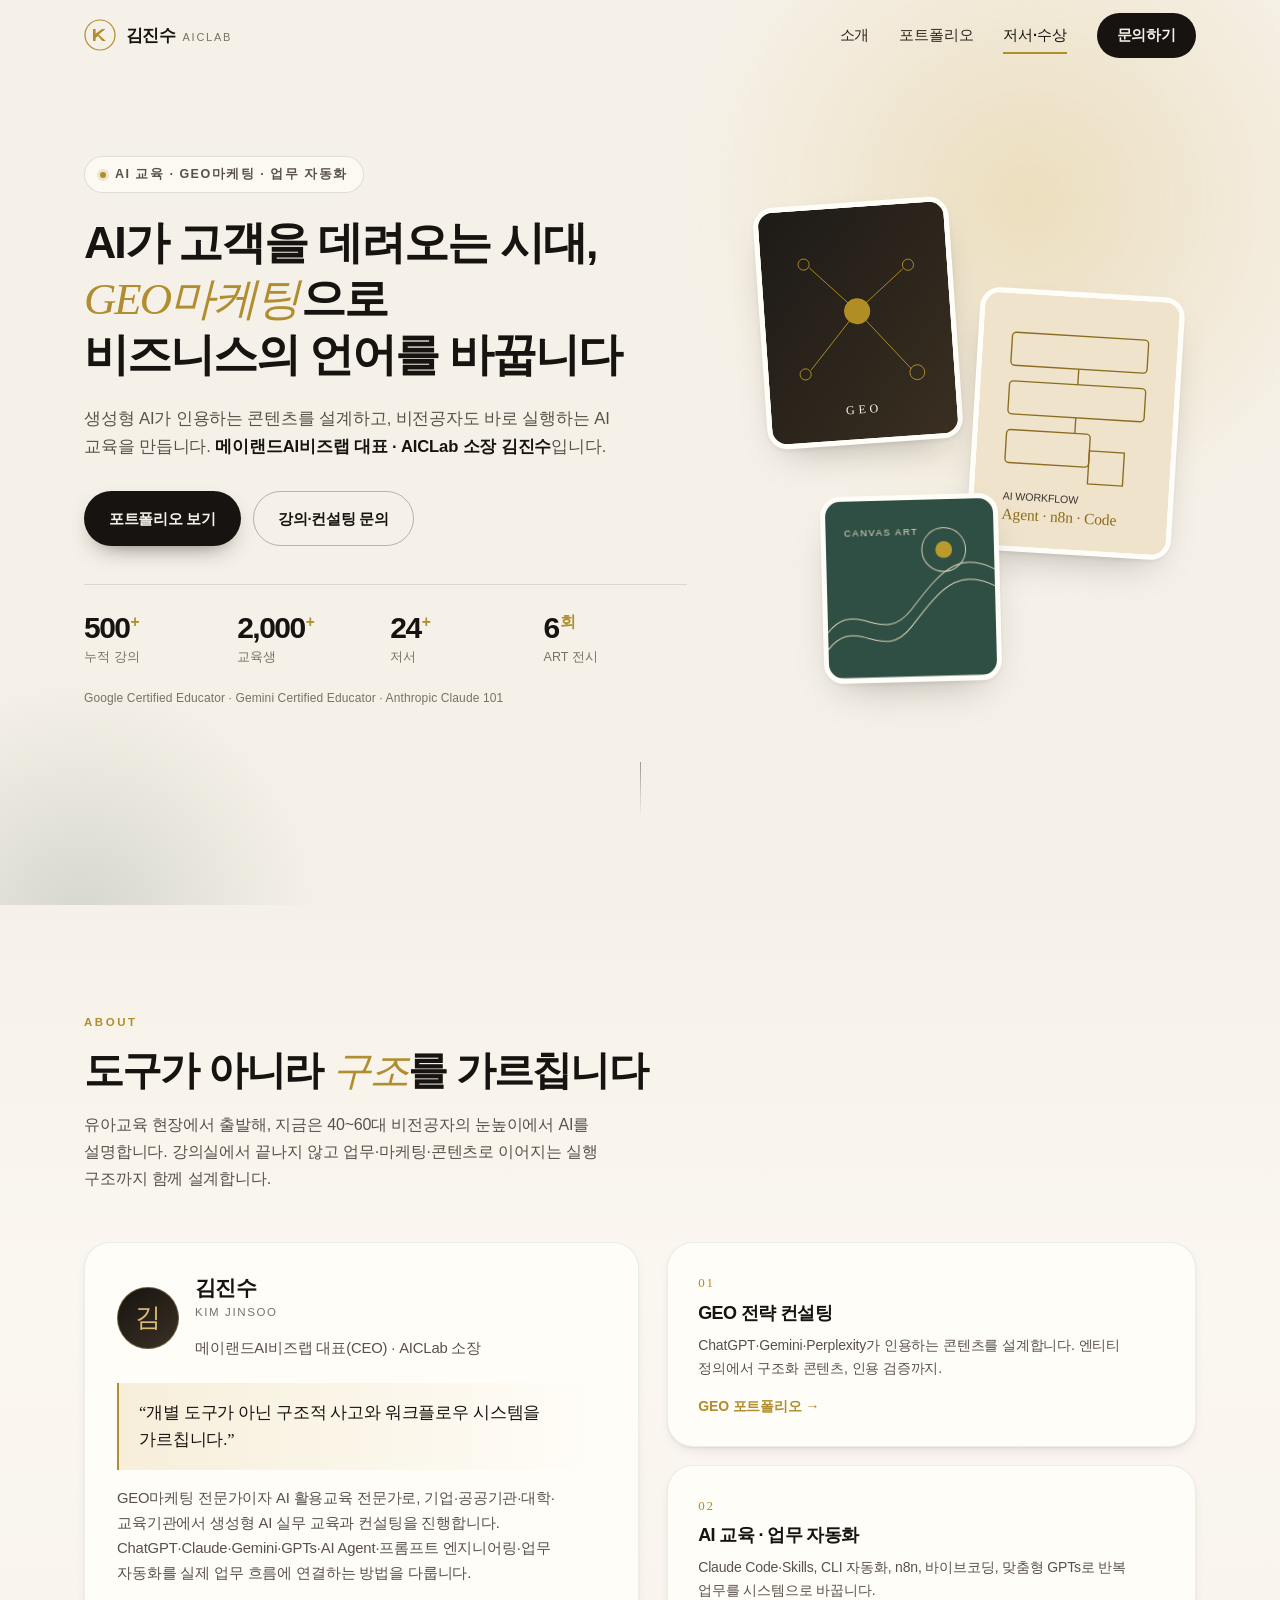
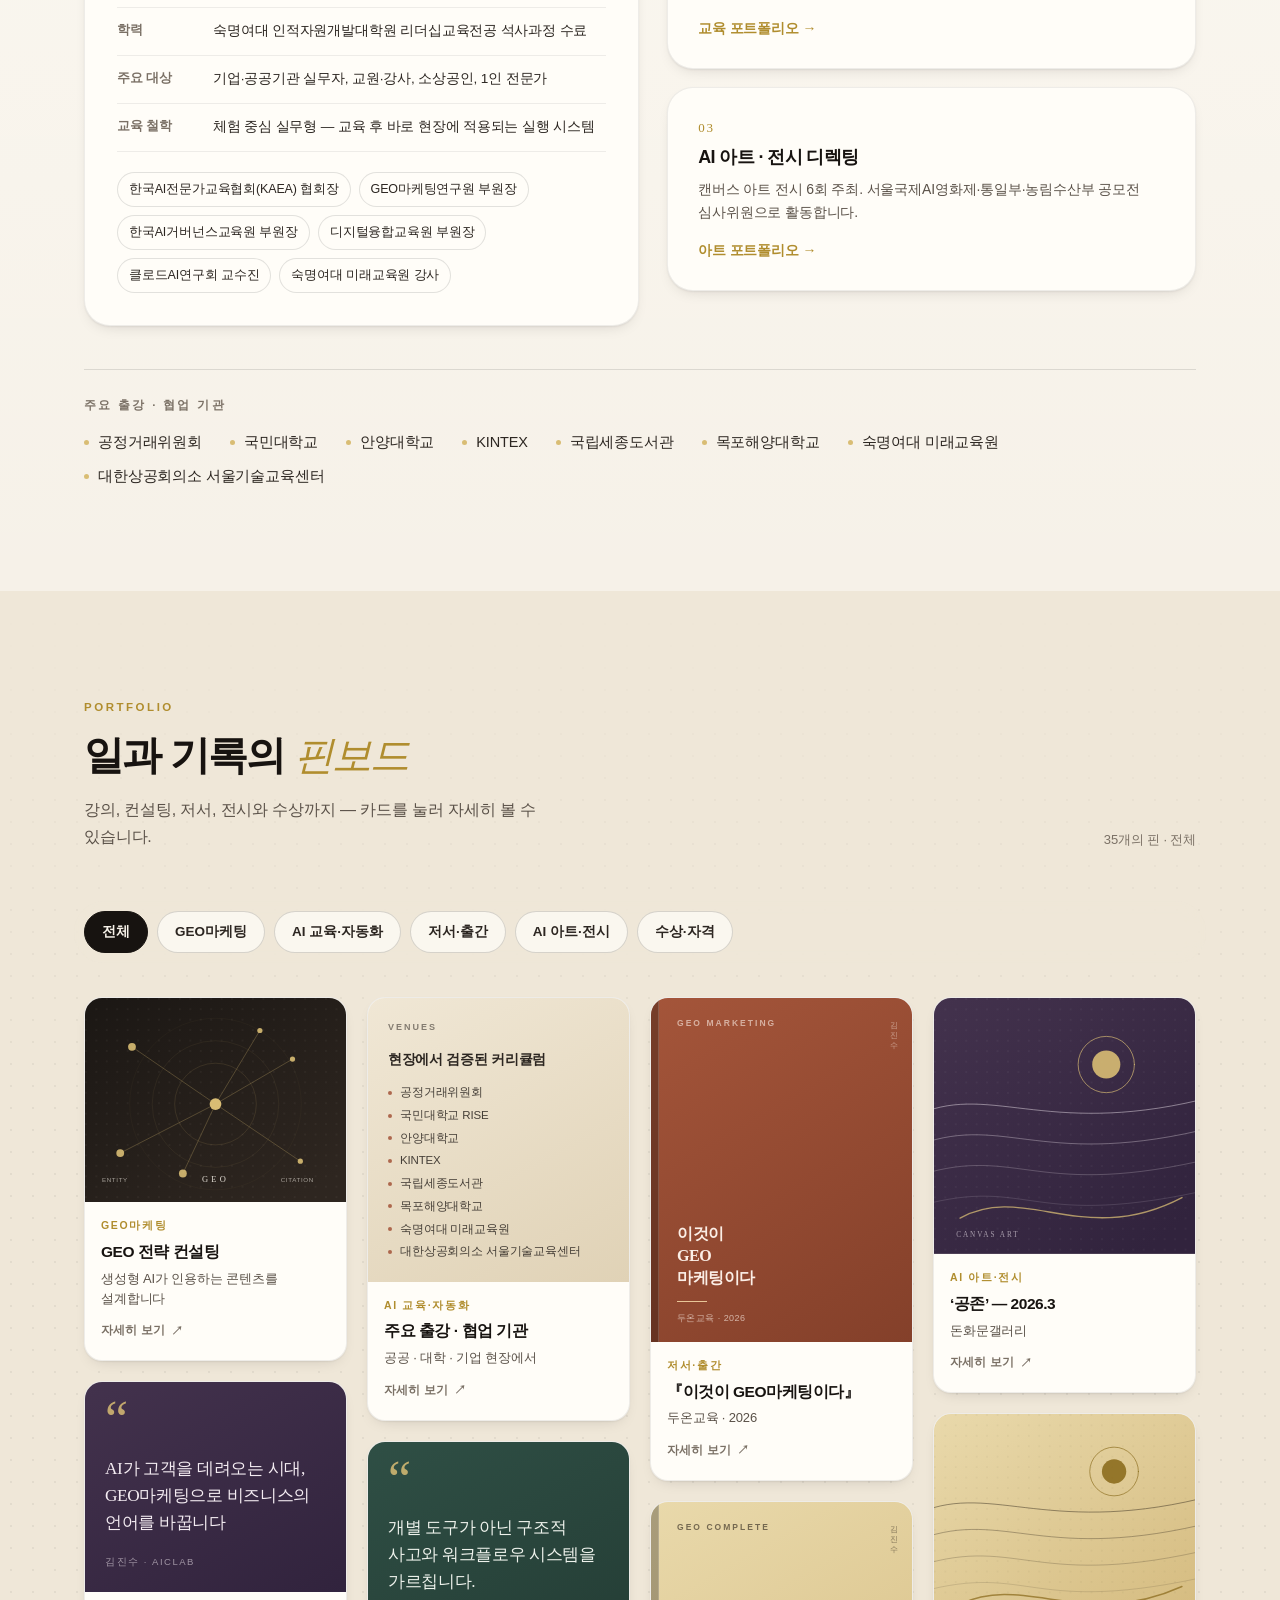
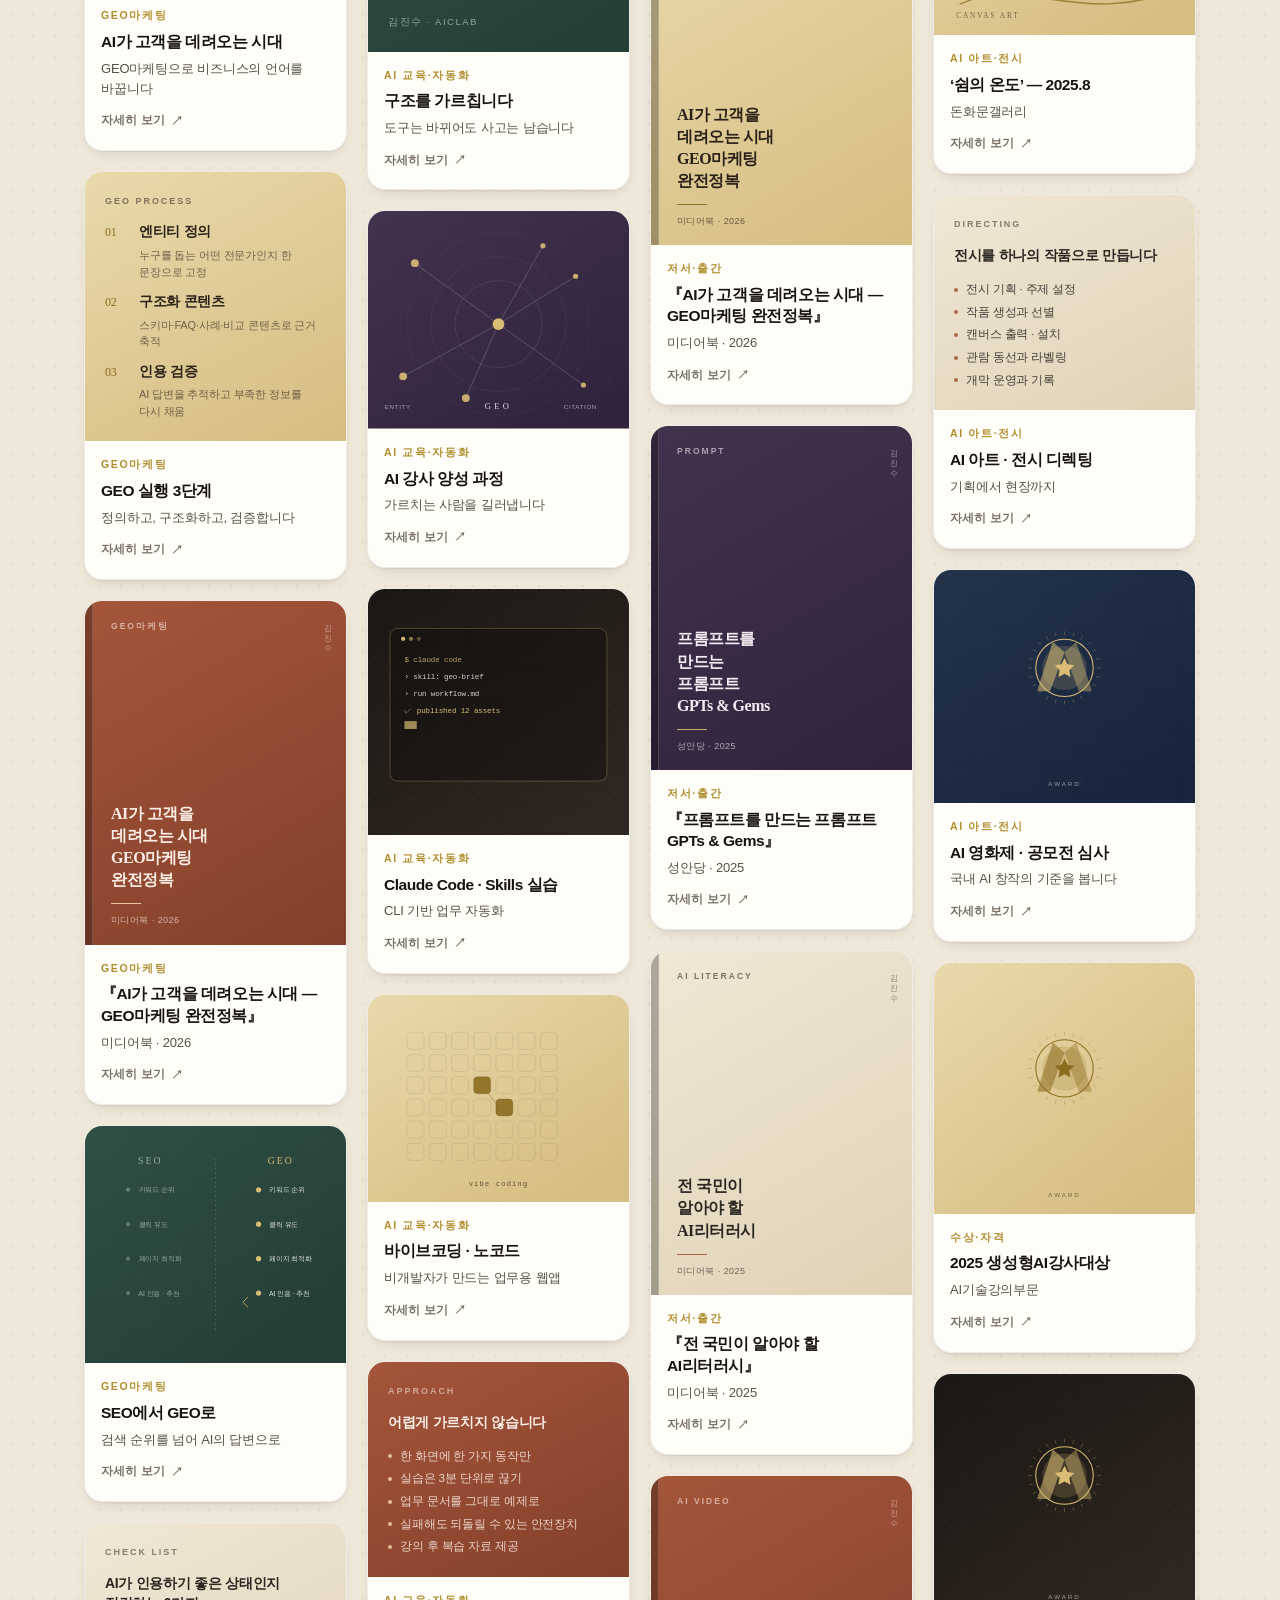
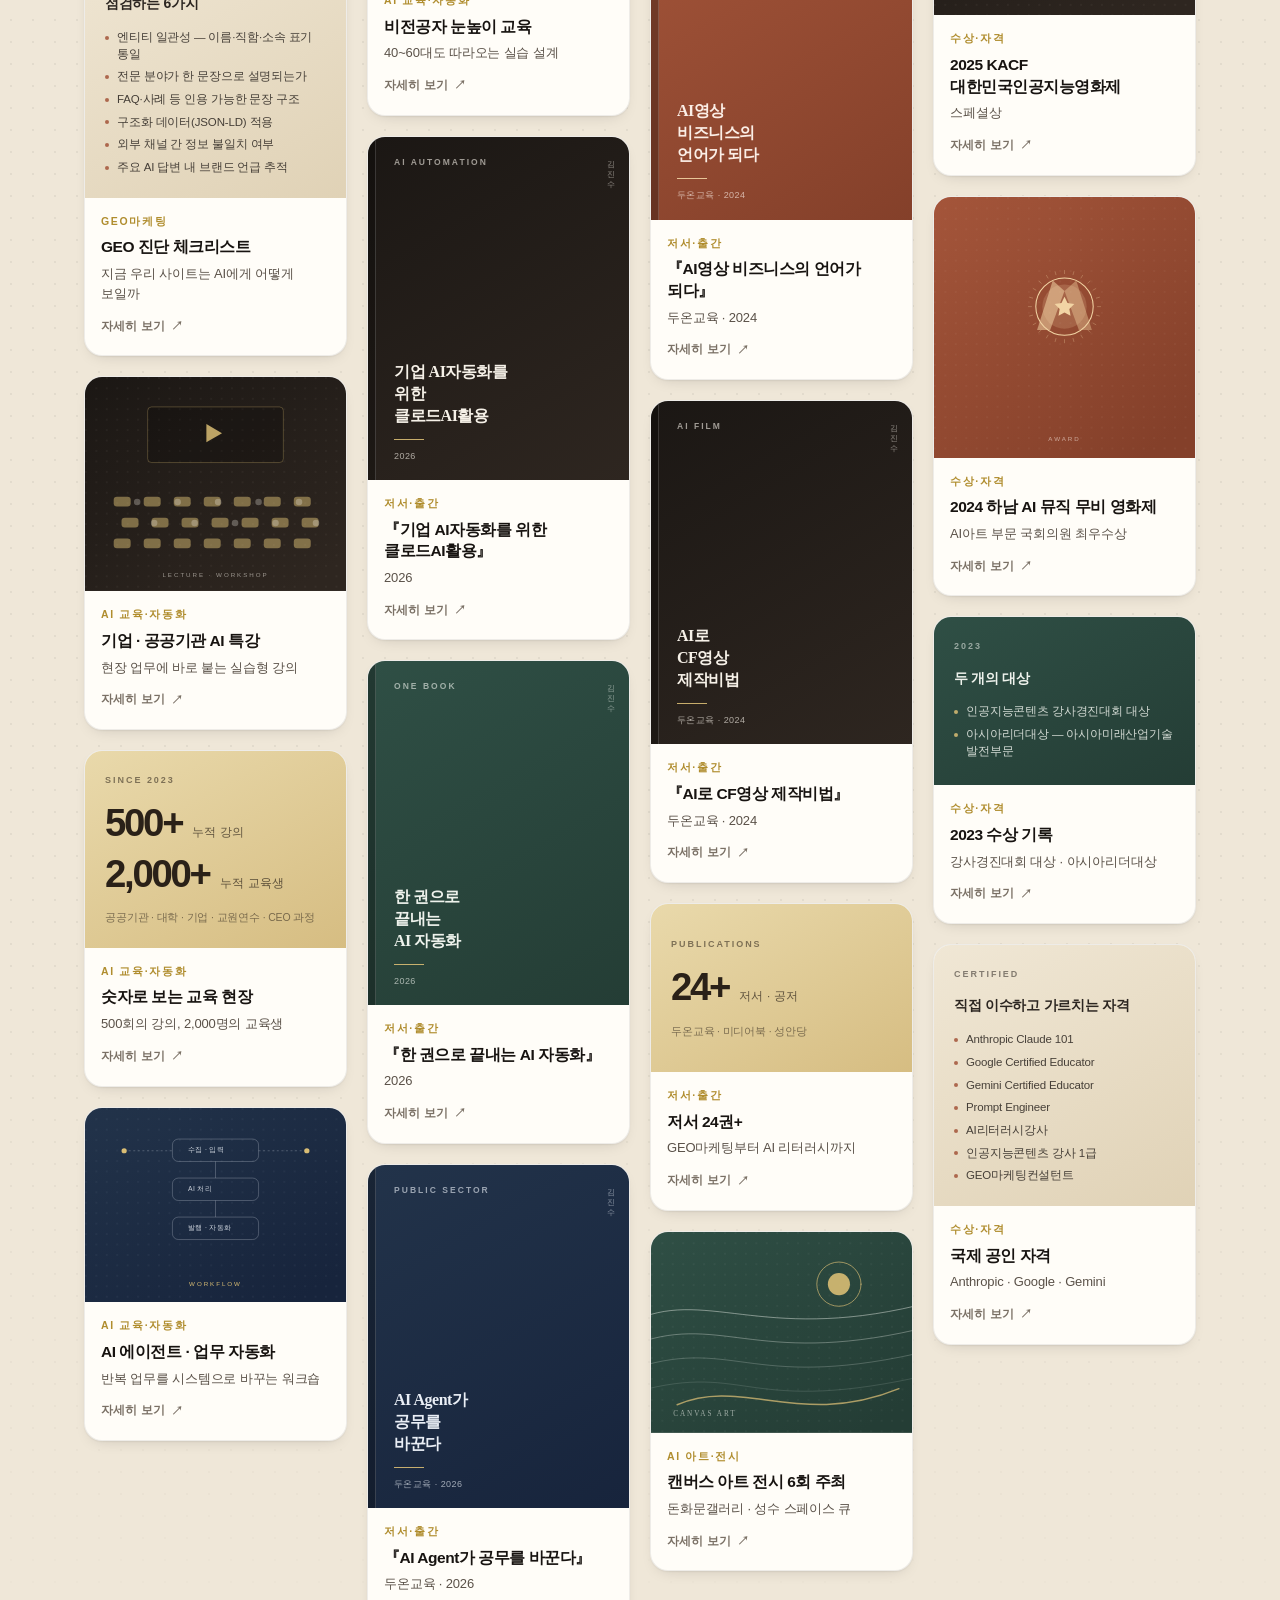
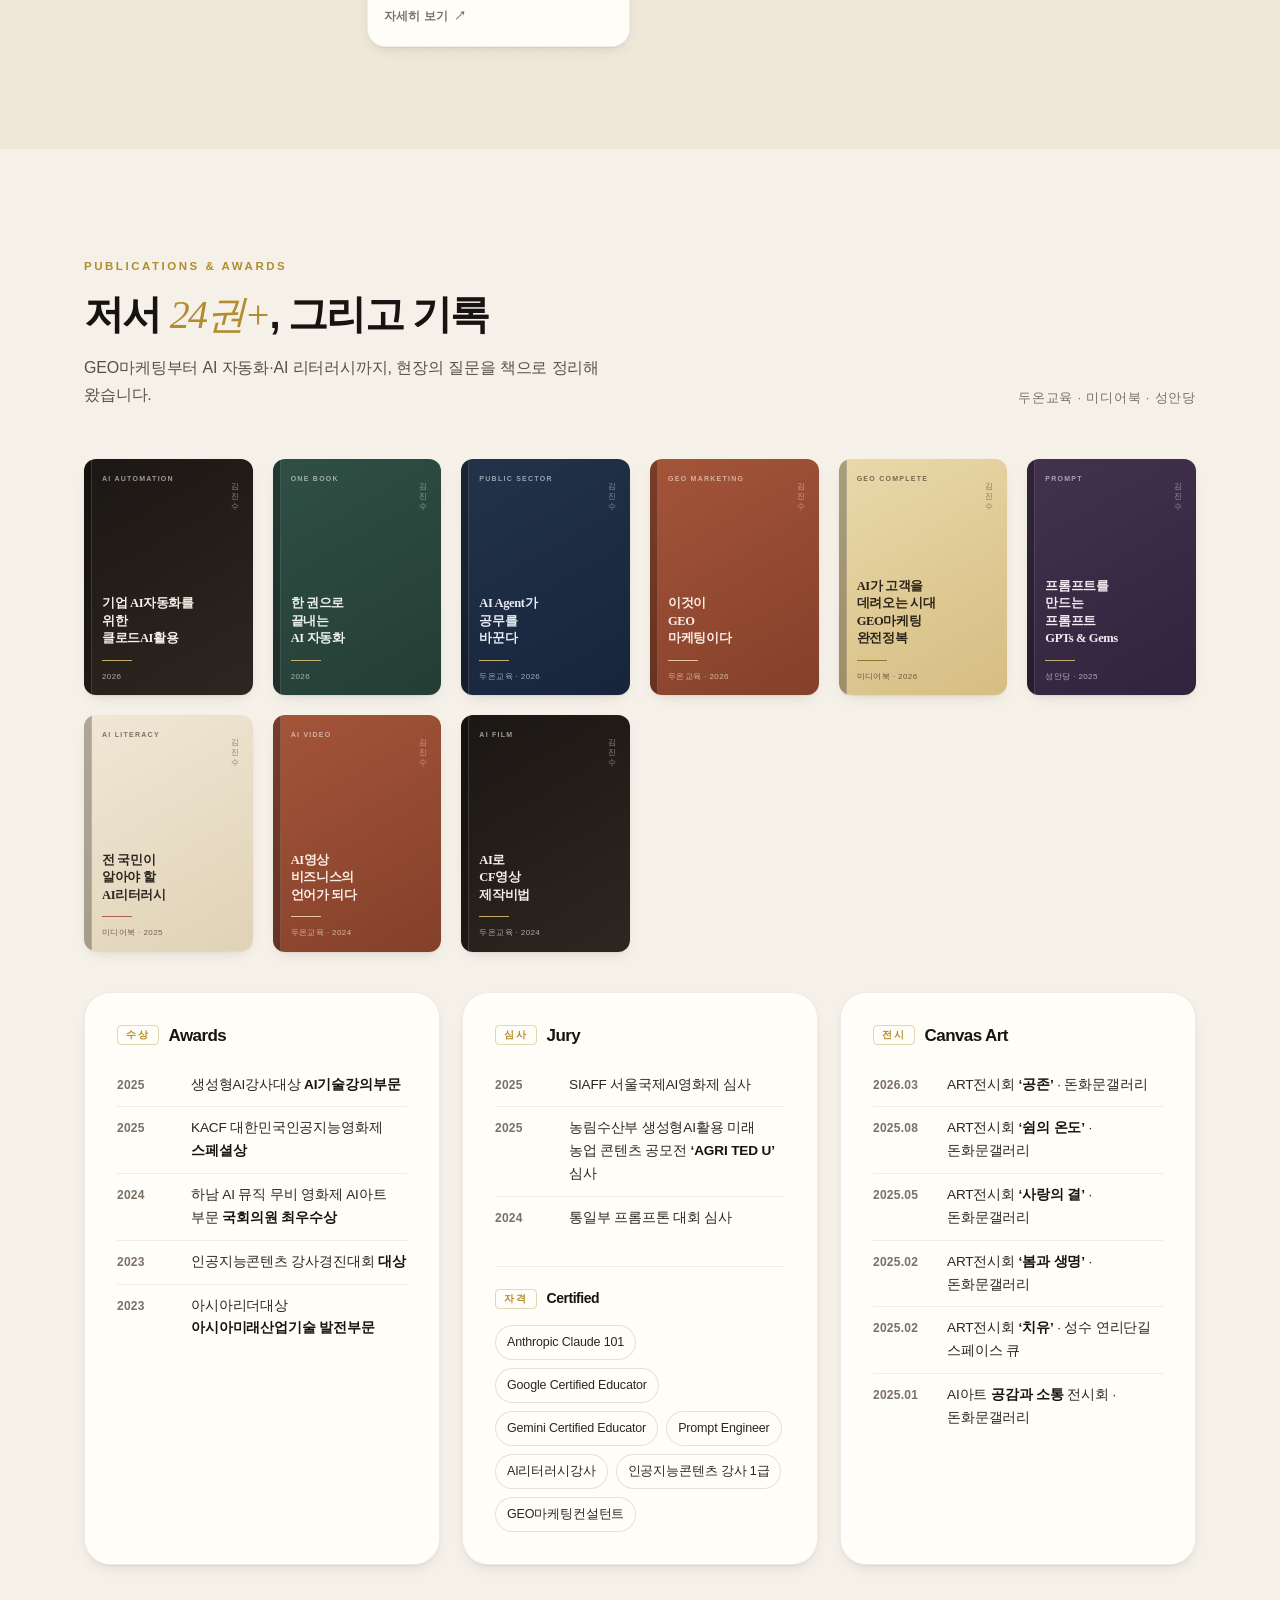
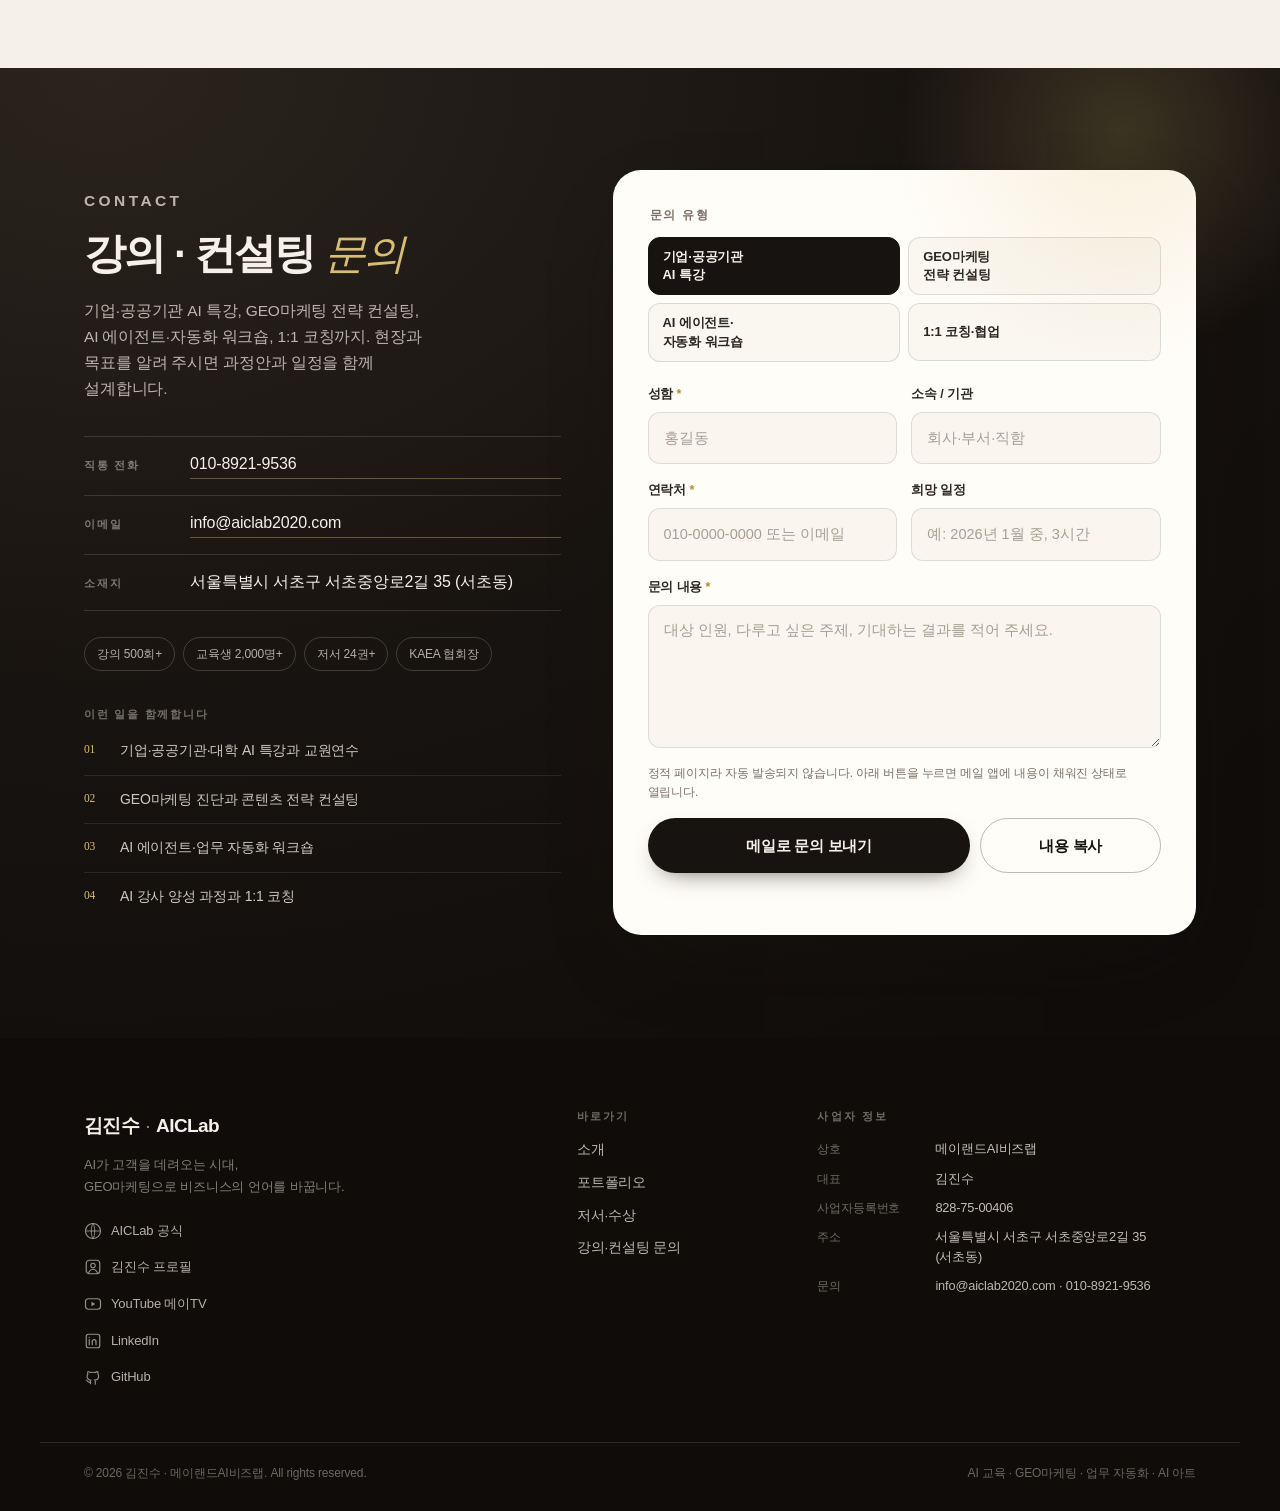
==== commit dcc0f355: "한글 단어 단위 줄바꿈 적용" ====
--- a/index.html
+++ b/index.html
@@ -13,7 +13,7 @@
 <meta property="og:locale" content="ko_KR" />
 <meta name="twitter:card" content="summary_large_image" />
 <link rel="icon" href="favicon.svg" type="image/svg+xml" />
-<link rel="stylesheet" href="styles.css?v=3" />
+<link rel="stylesheet" href="styles.css?v=5" />
 <script type="application/ld+json">
 {
   "@context": "https://schema.org",
@@ -499,6 +499,6 @@
   </div>
 </div>
 
-<script src="app.js?v=3"></script>
+<script src="app.js?v=5"></script>
 </body>
 </html>
--- a/styles.css
+++ b/styles.css
@@ -30,6 +30,7 @@
 }
 
 * { box-sizing: border-box; }
+[hidden] { display: none !important; }
 
 html {
   scroll-behavior: smooth;
@@ -47,6 +48,8 @@
   letter-spacing: -0.01em;
   -webkit-font-smoothing: antialiased;
   overflow-x: hidden;
+  word-break: keep-all;
+  overflow-wrap: break-word;
 }
 
 body.is-locked { overflow: hidden; }
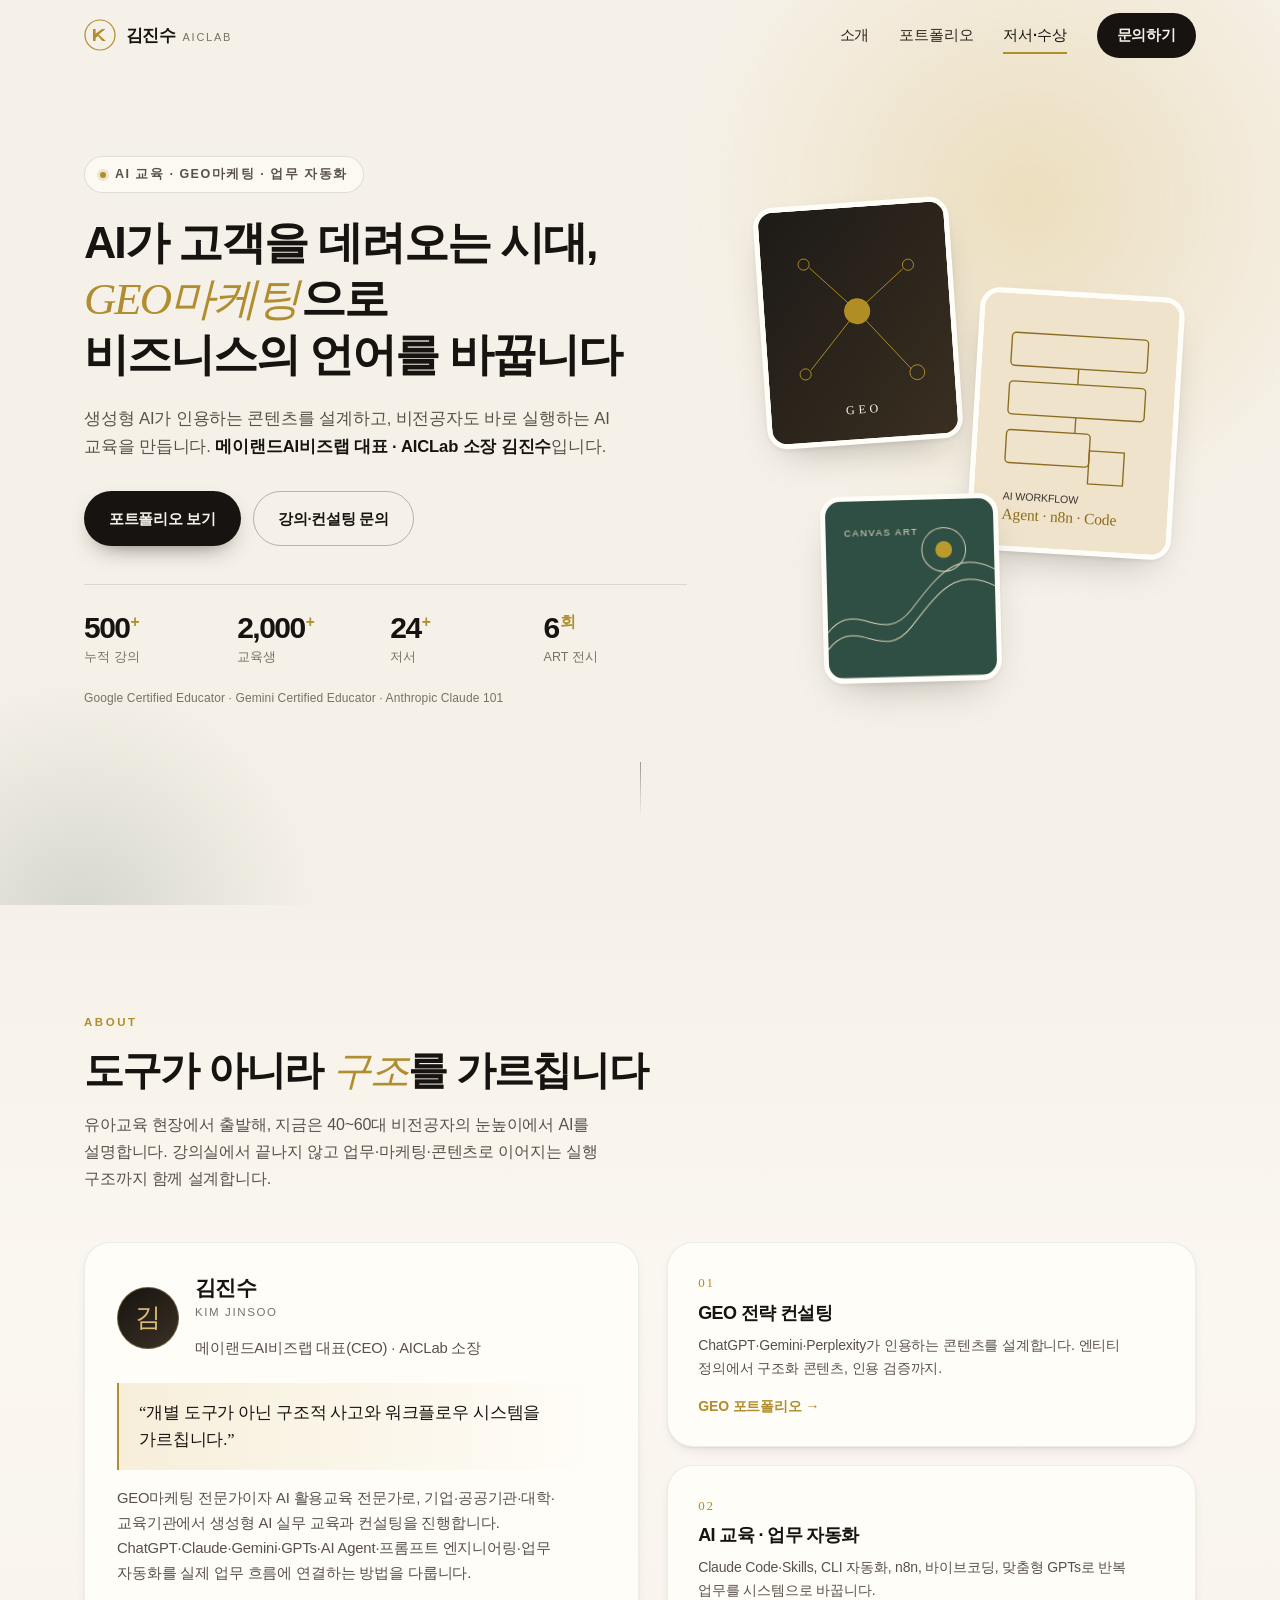
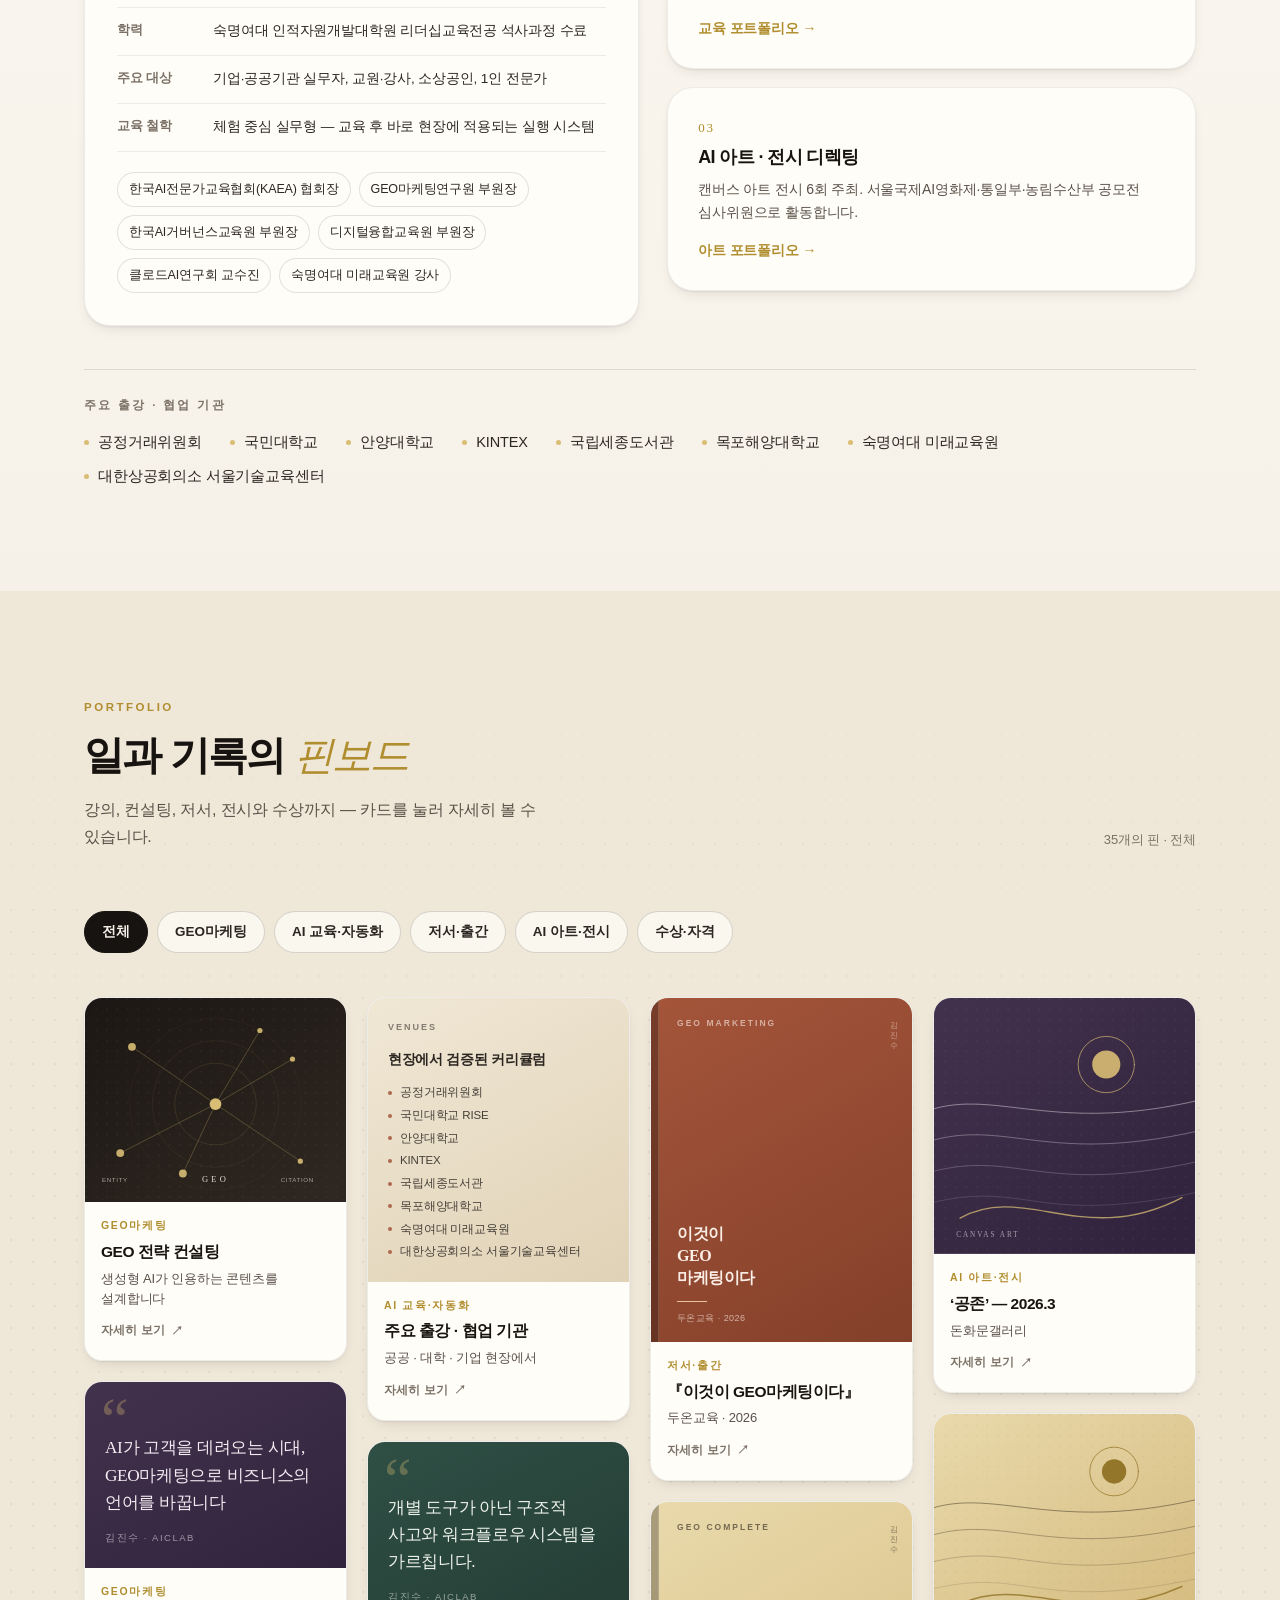
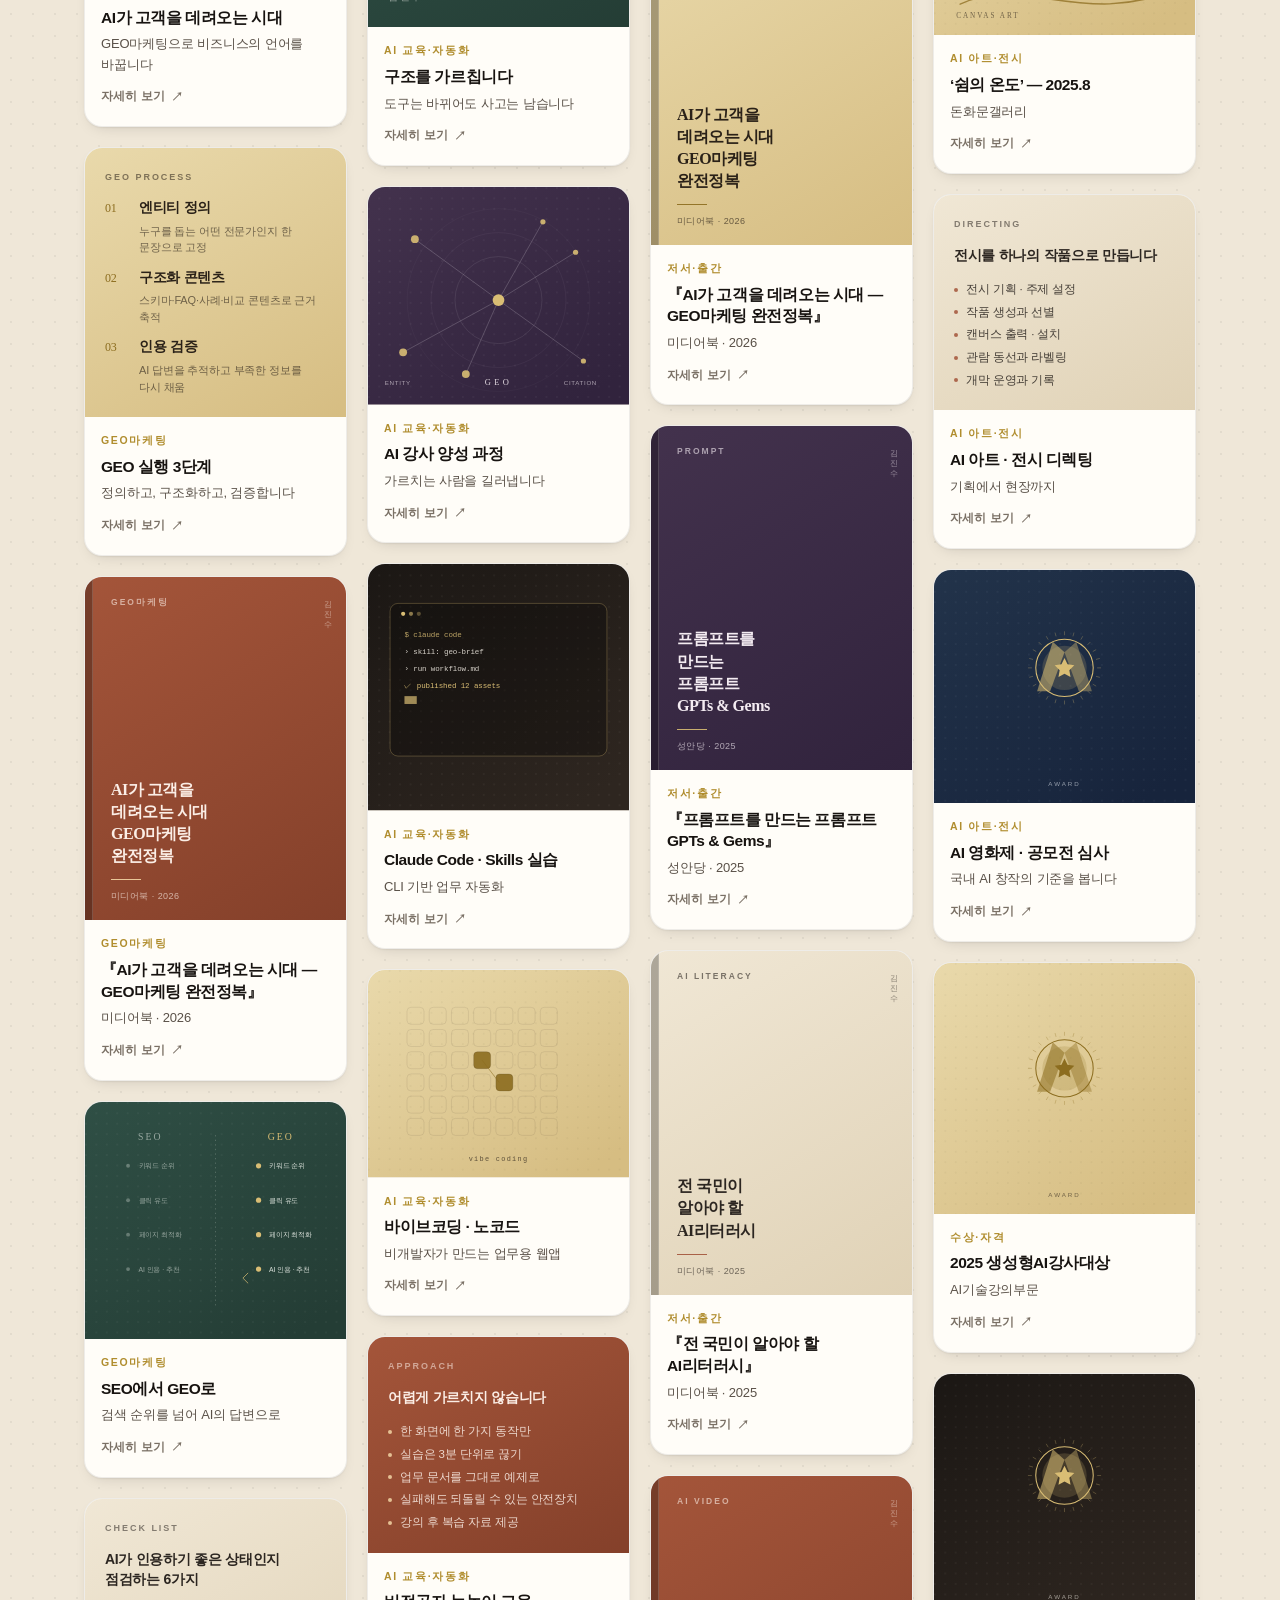
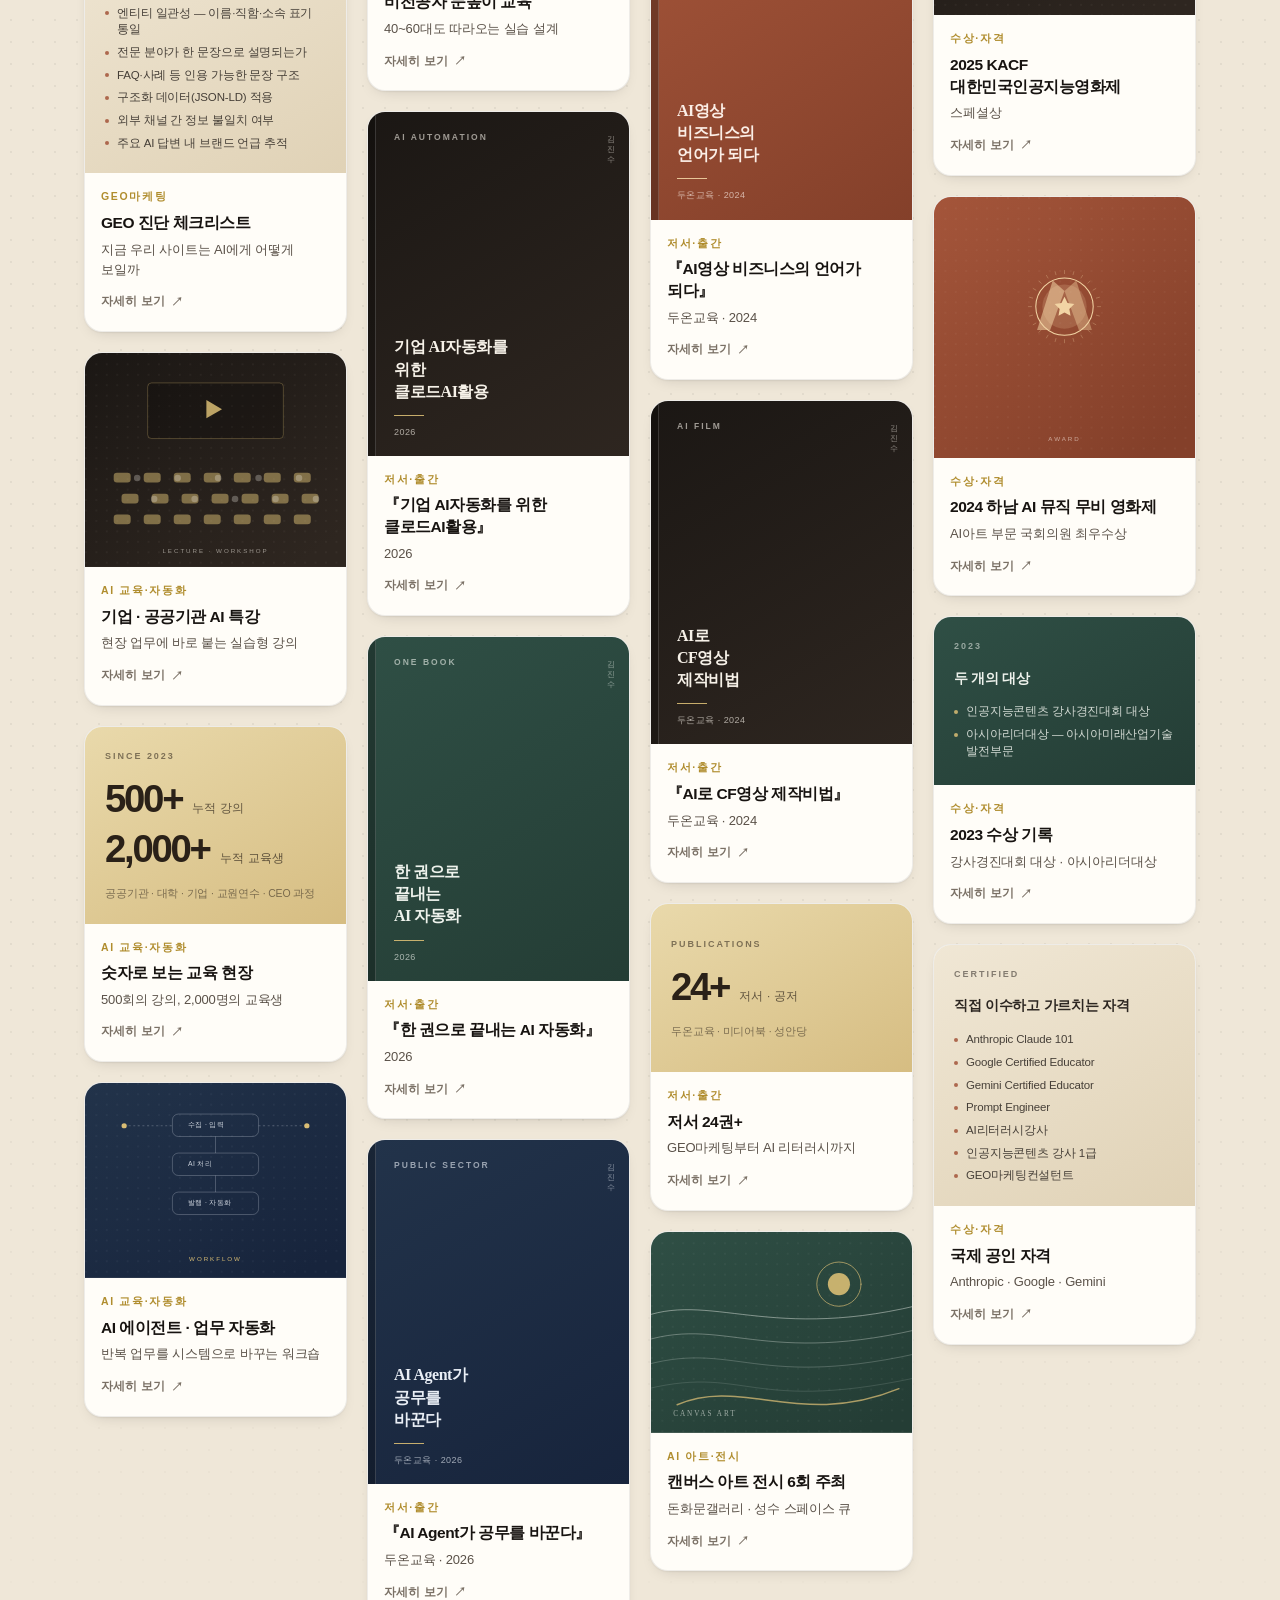
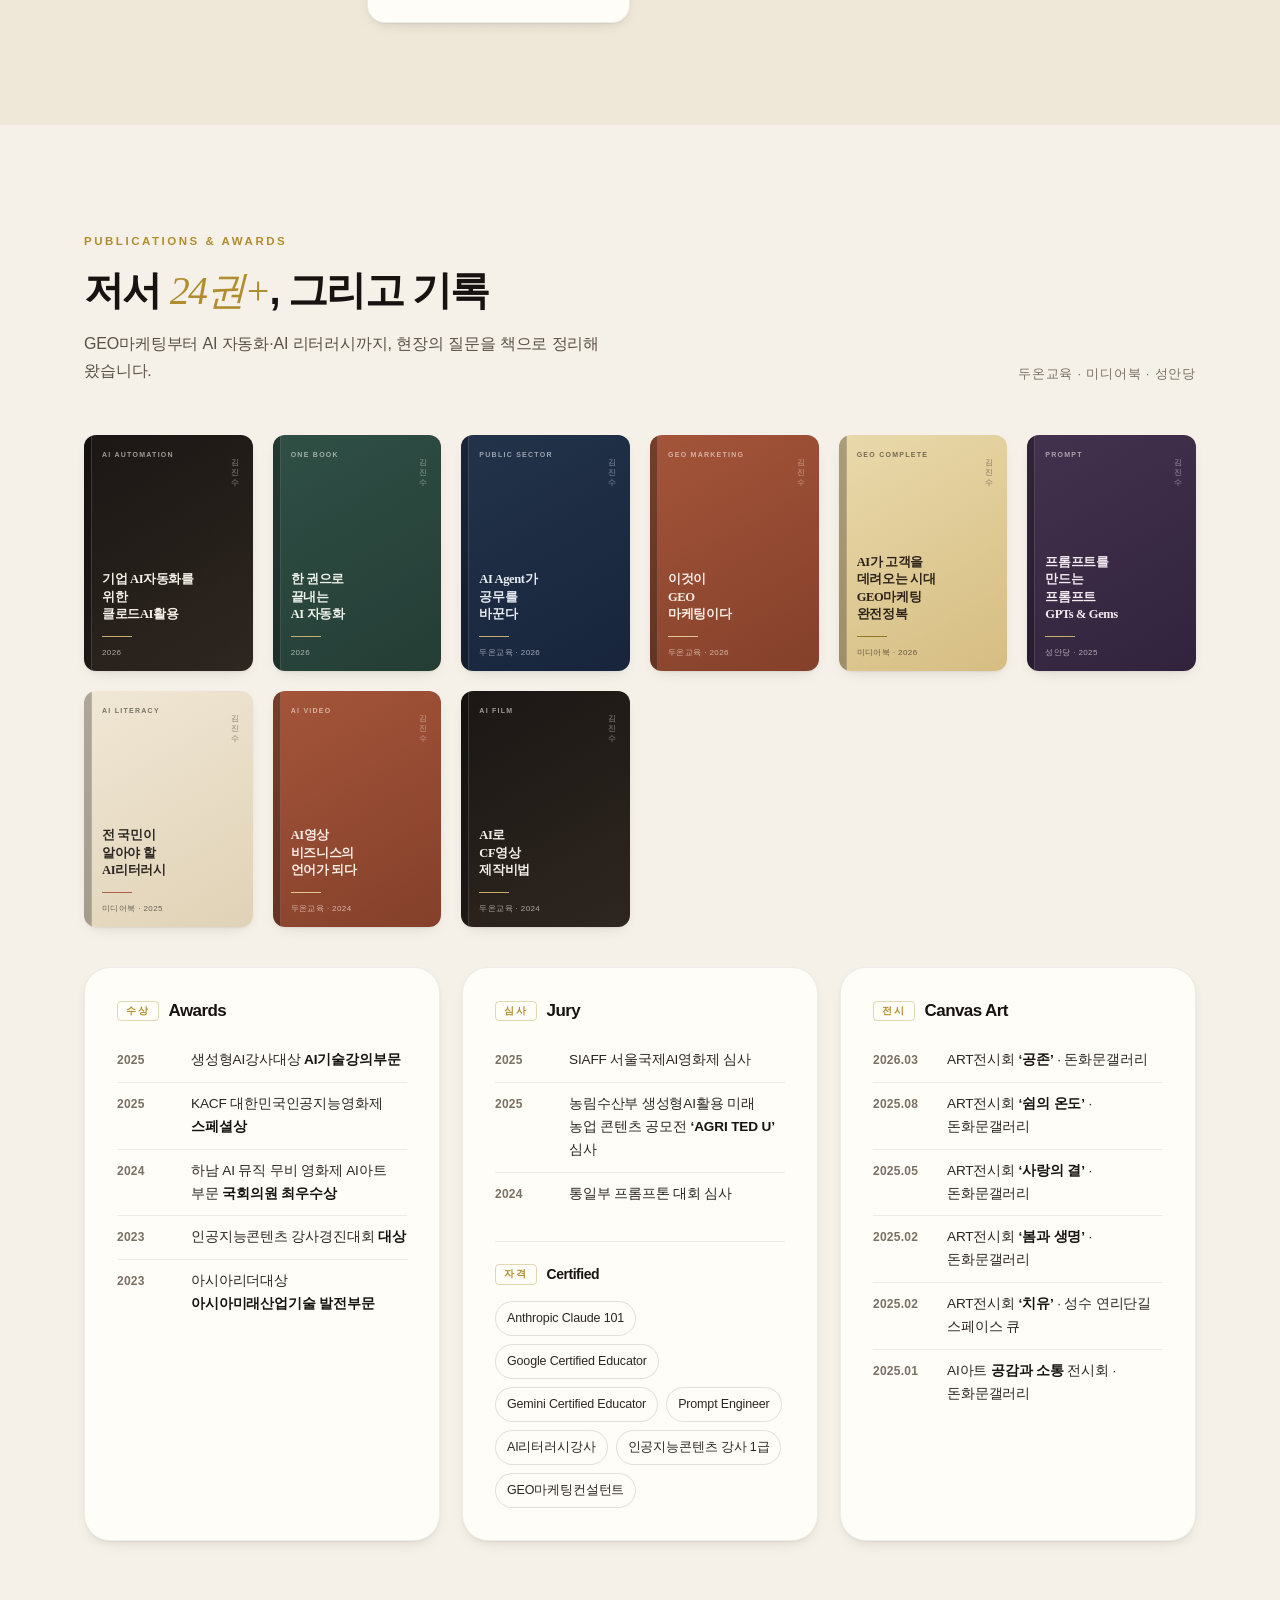
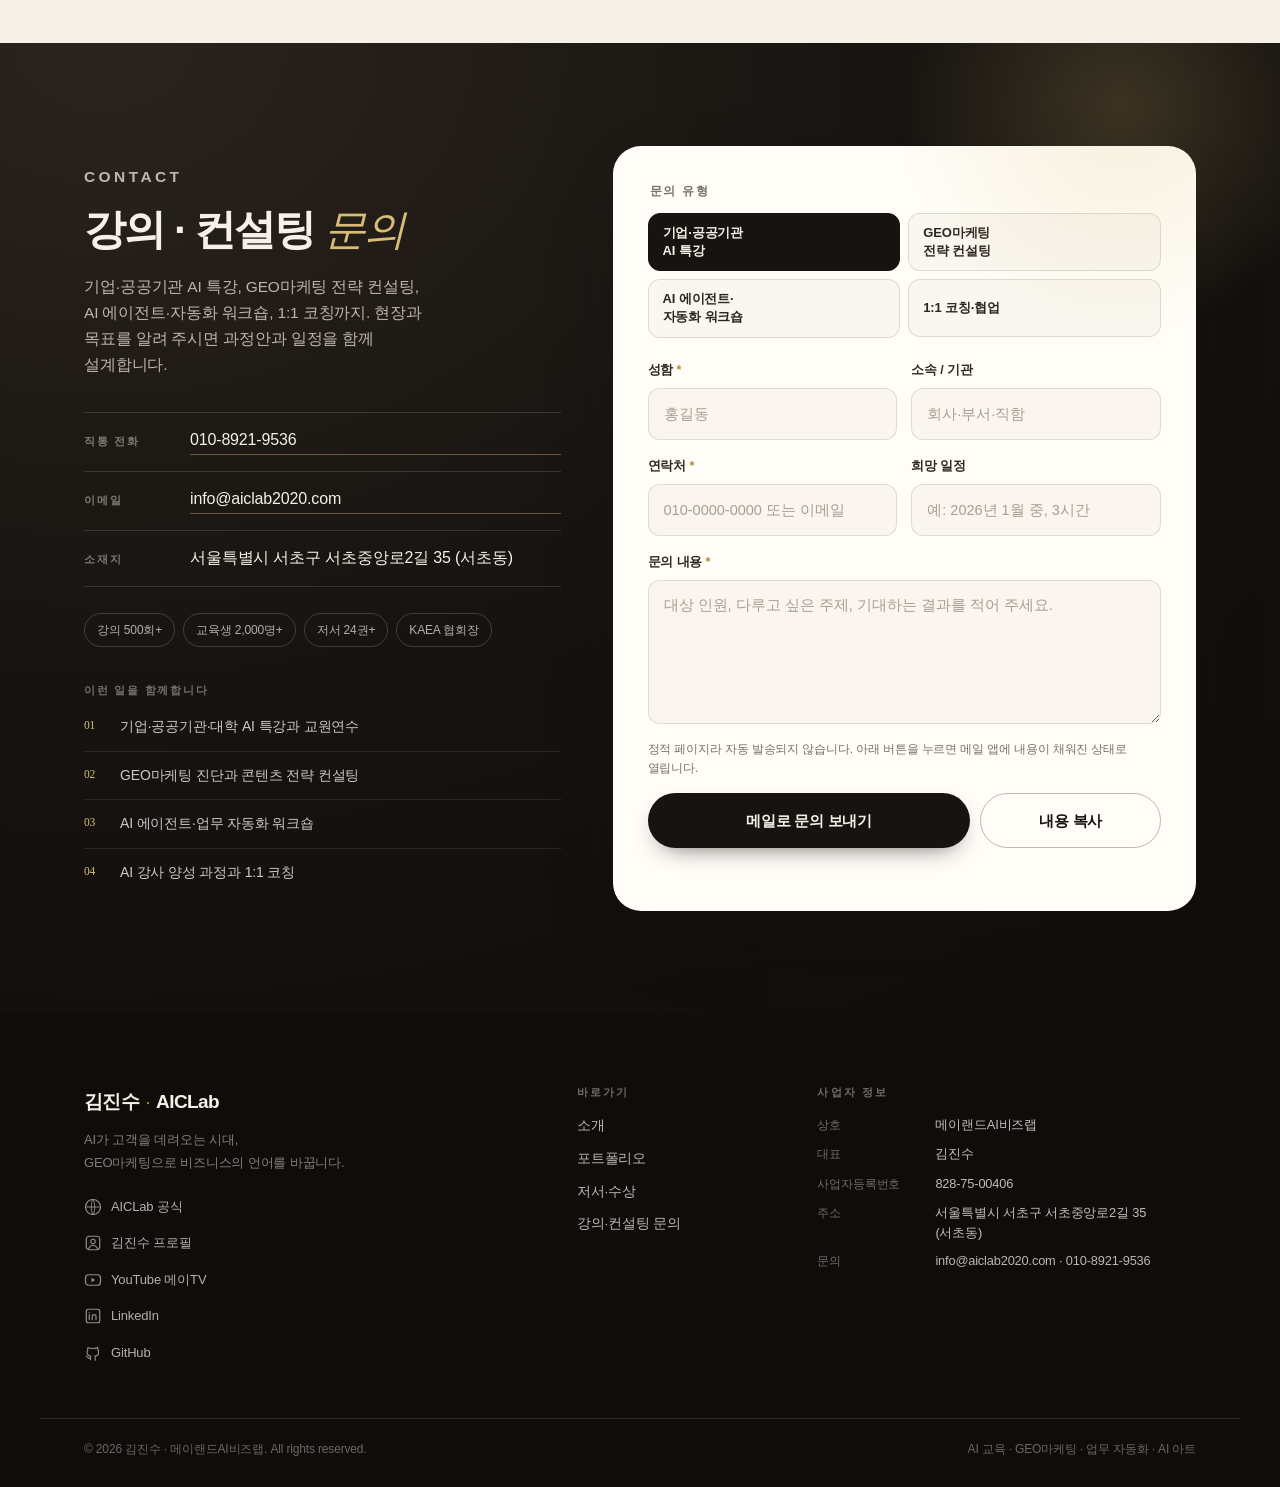
==== commit 0ae2d11a: "인용 카드 따옴표 겹침 수정" ====
--- a/index.html
+++ b/index.html
@@ -13,7 +13,7 @@
 <meta property="og:locale" content="ko_KR" />
 <meta name="twitter:card" content="summary_large_image" />
 <link rel="icon" href="favicon.svg" type="image/svg+xml" />
-<link rel="stylesheet" href="styles.css?v=5" />
+<link rel="stylesheet" href="styles.css?v=6" />
 <script type="application/ld+json">
 {
   "@context": "https://schema.org",
@@ -499,6 +499,6 @@
   </div>
 </div>
 
-<script src="app.js?v=5"></script>
+<script src="app.js?v=6"></script>
 </body>
 </html>
--- a/styles.css
+++ b/styles.css
@@ -716,14 +716,18 @@
   opacity: 0.55;
 }
 
-.poster--quote { justify-content: space-between; gap: 18px; }
+.poster--quote { justify-content: space-between; gap: 14px; padding-top: 52px; }
 .poster__mark {
+  position: absolute;
+  top: 6px;
+  left: 16px;
   font-family: var(--font-serif);
-  font-size: 52px;
-  line-height: 0.62;
+  font-size: 62px;
+  line-height: 1;
   color: var(--p-accent);
-  opacity: 0.85;
+  opacity: 0.32;
   display: block;
+  pointer-events: none;
 }
 .poster__text {
   font-family: var(--font-serif);
@@ -1326,6 +1330,7 @@
 .modal__visual { width: 100%; overflow: hidden; background: var(--cream); display: flex; }
 .modal__visual svg { display: block; width: 100%; height: clamp(160px, 24vw, 230px); }
 .modal__visual .poster { position: relative; inset: auto; width: 100%; padding: 26px 30px; min-height: 0; }
+.modal__visual .poster--quote { padding: 46px 30px 26px; }
 .modal__visual .poster__text { font-size: clamp(16px, 2vw, 21px); }
 .modal__visual .book { position: relative; inset: auto; height: clamp(180px, 26vw, 240px); }
 .modal__visual .book__face { padding: 22px 24px 20px 34px; }
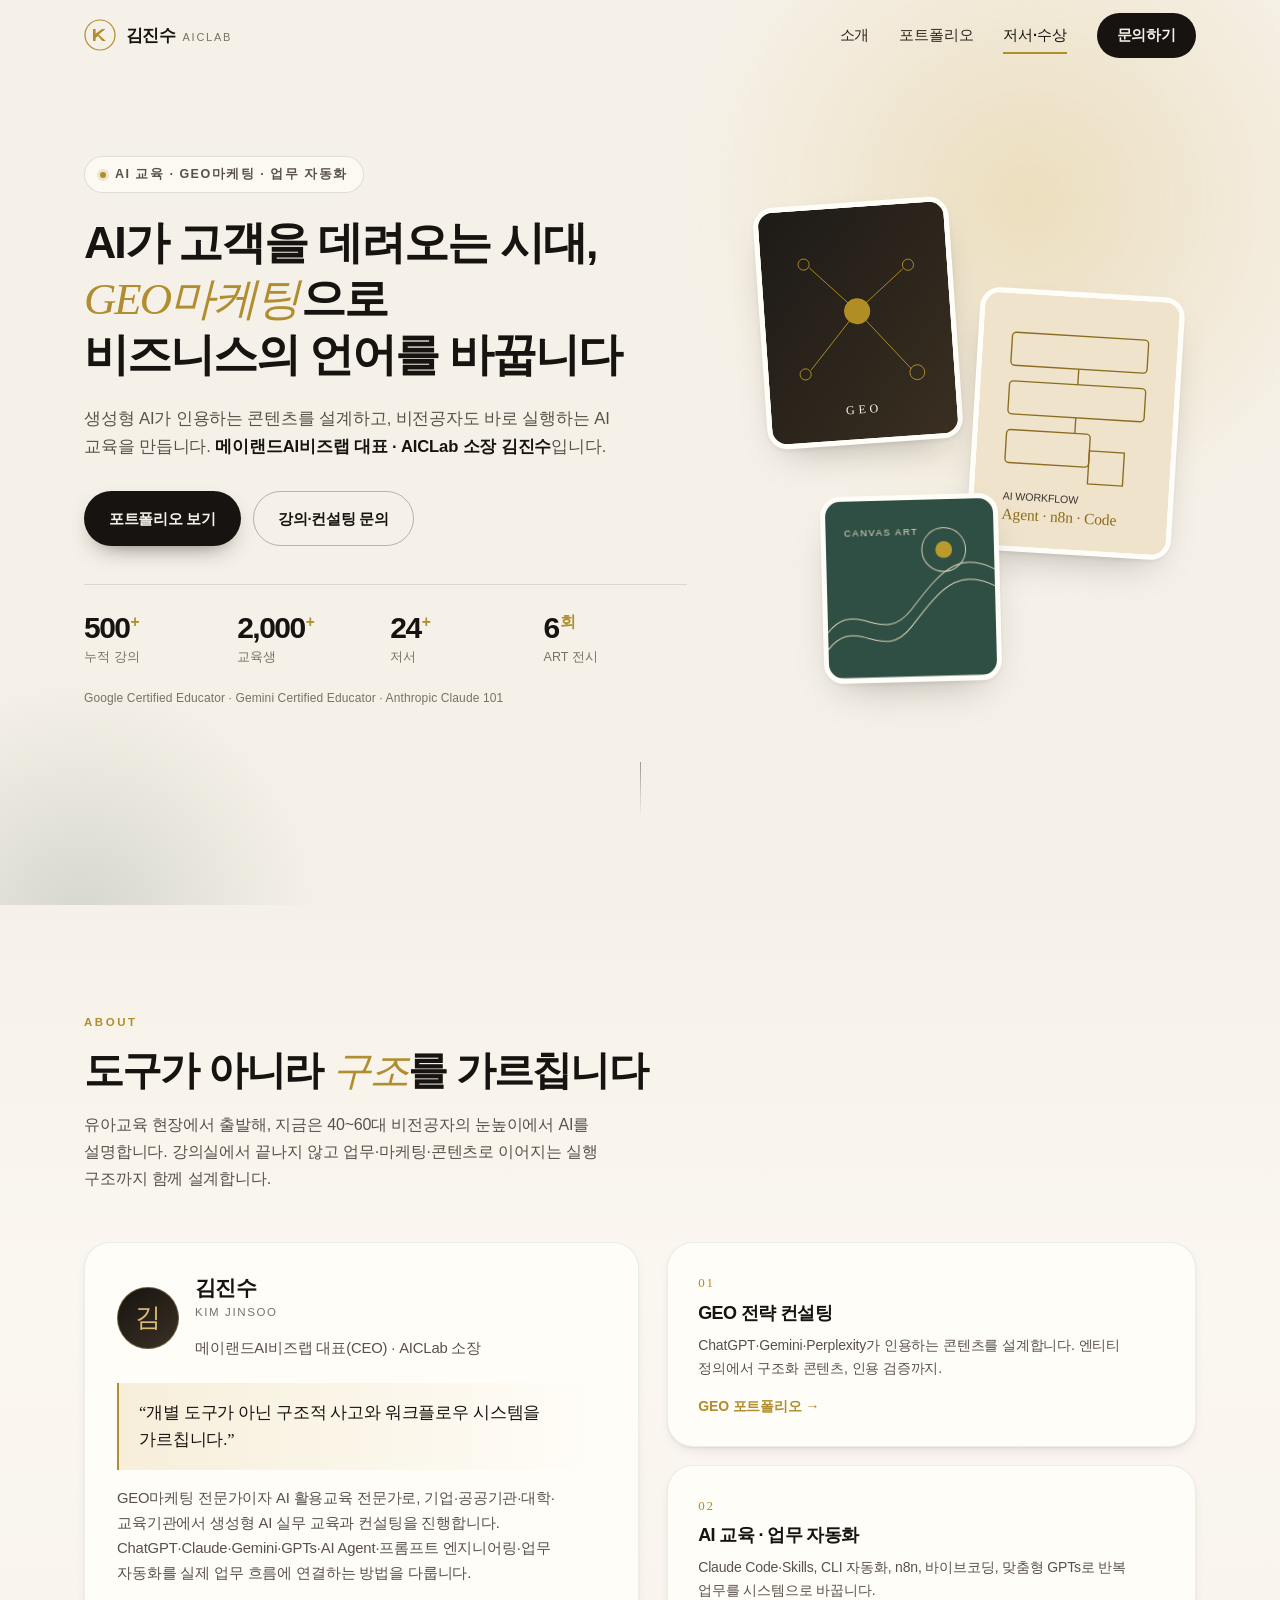
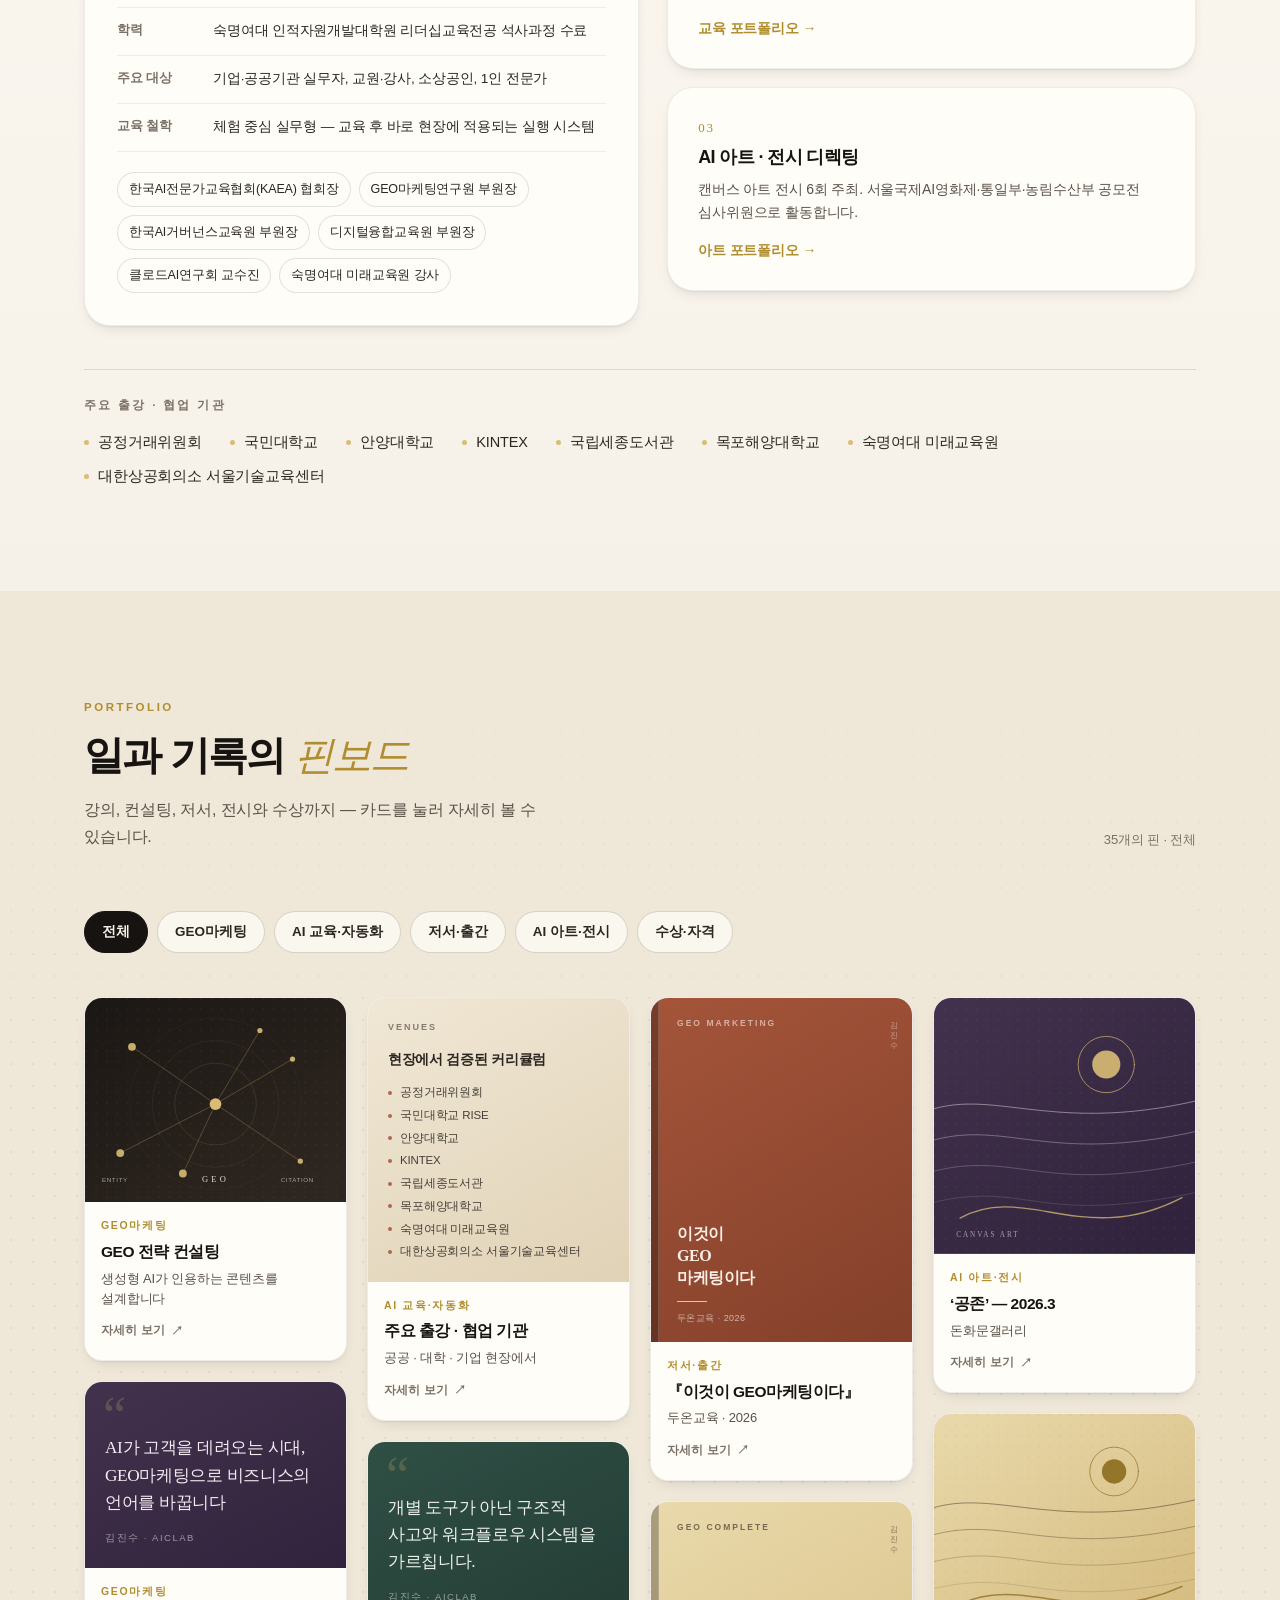
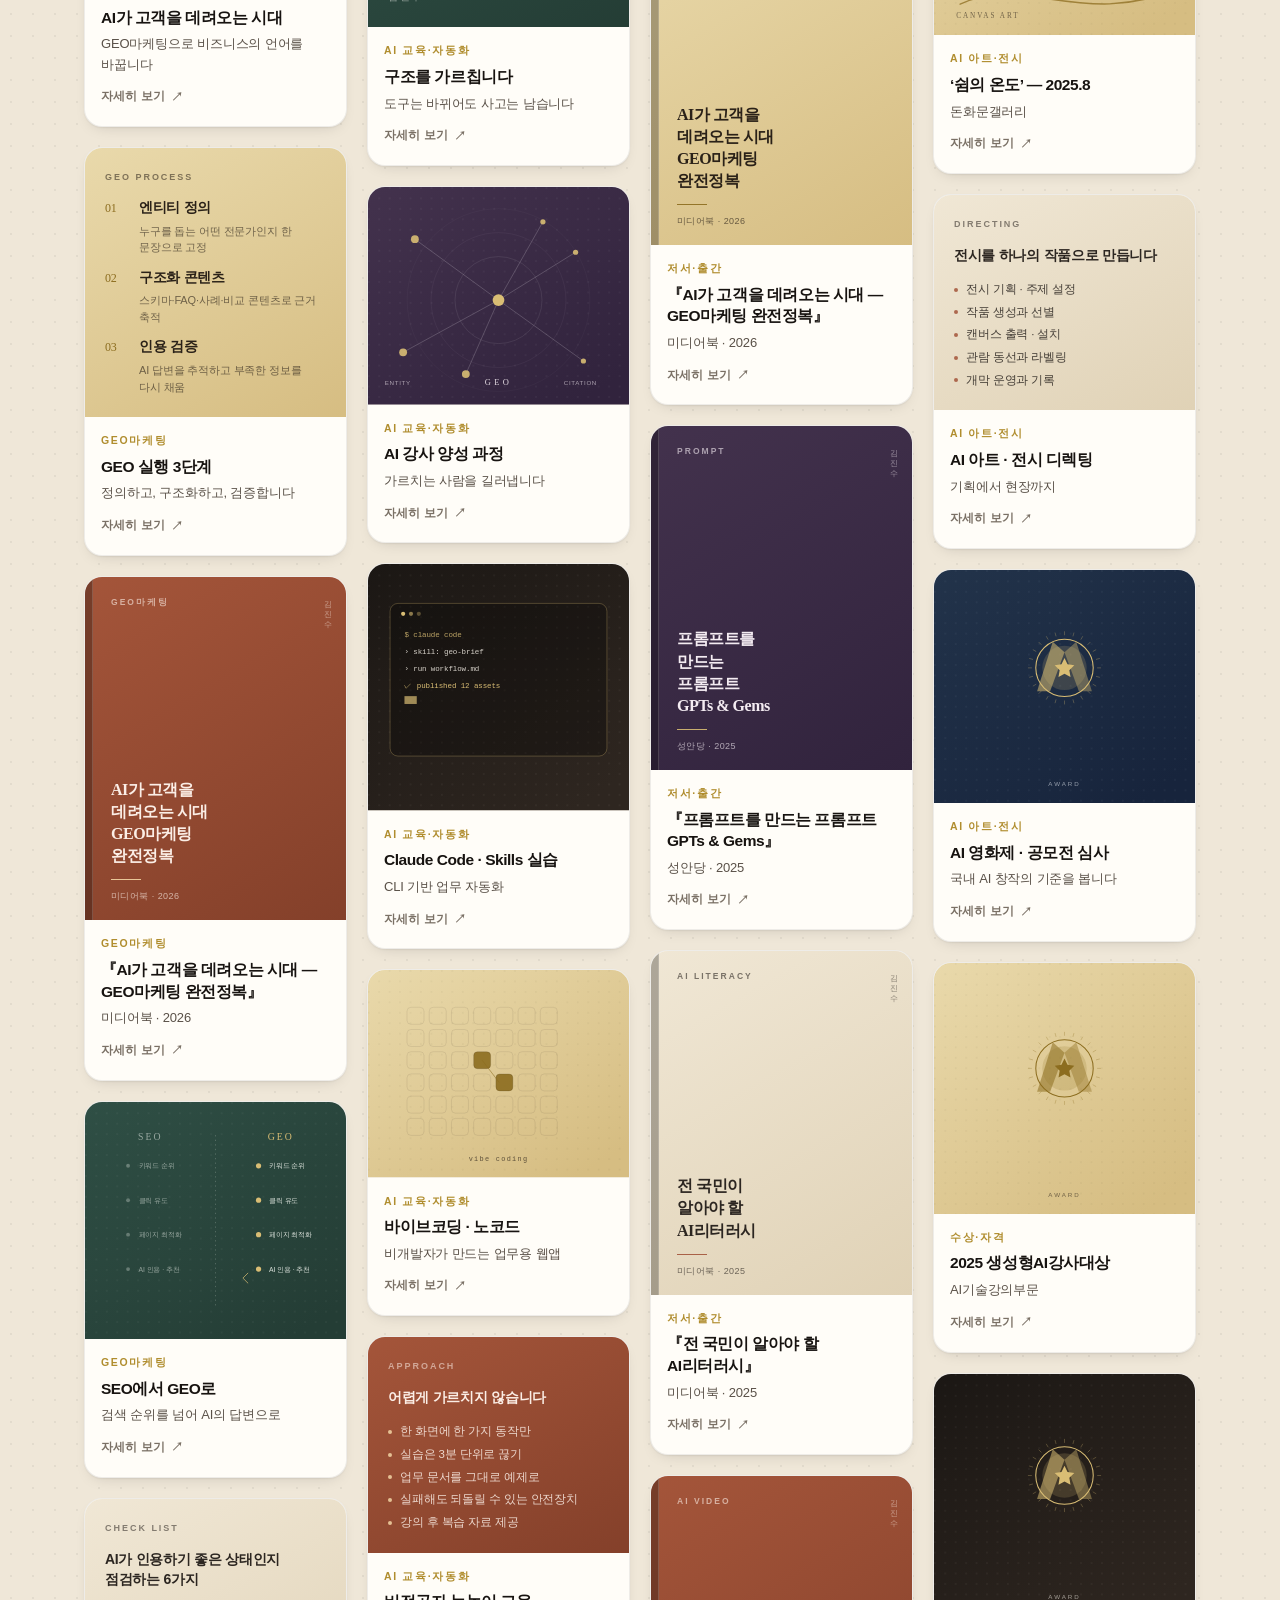
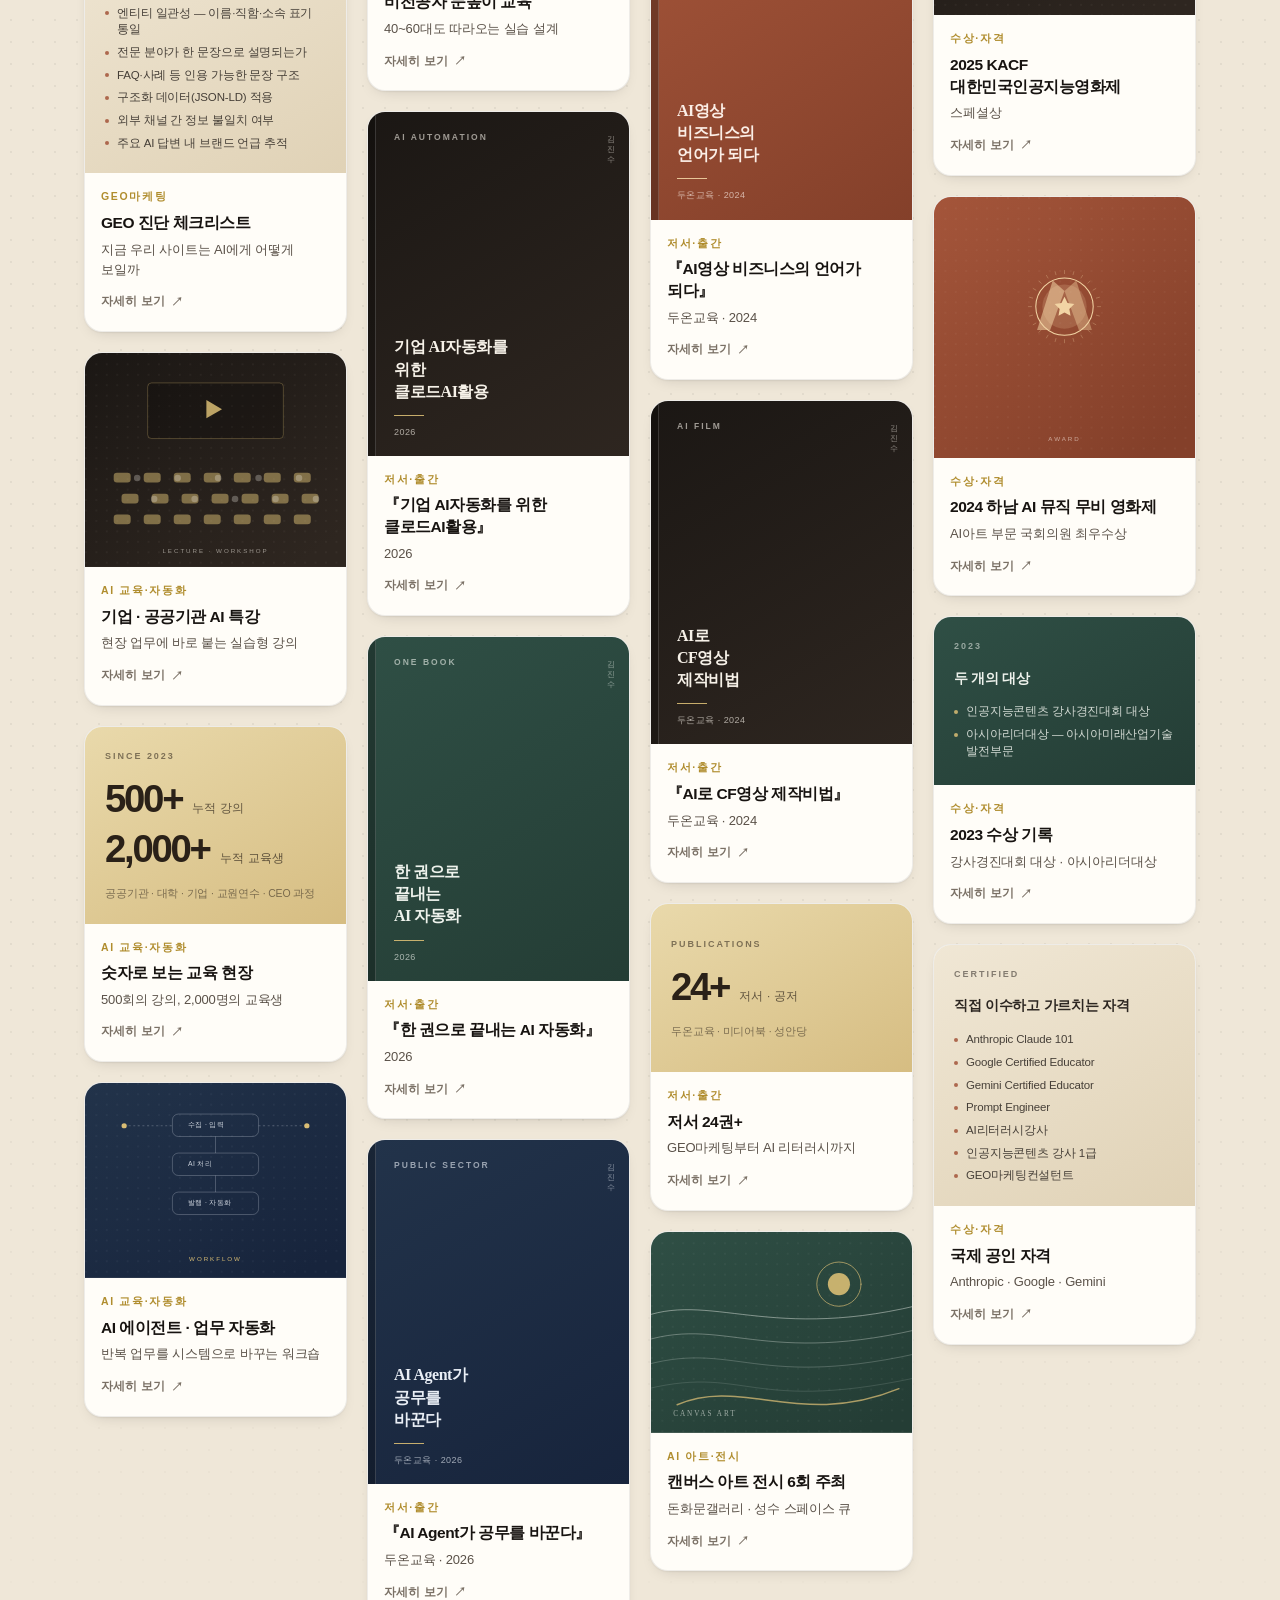
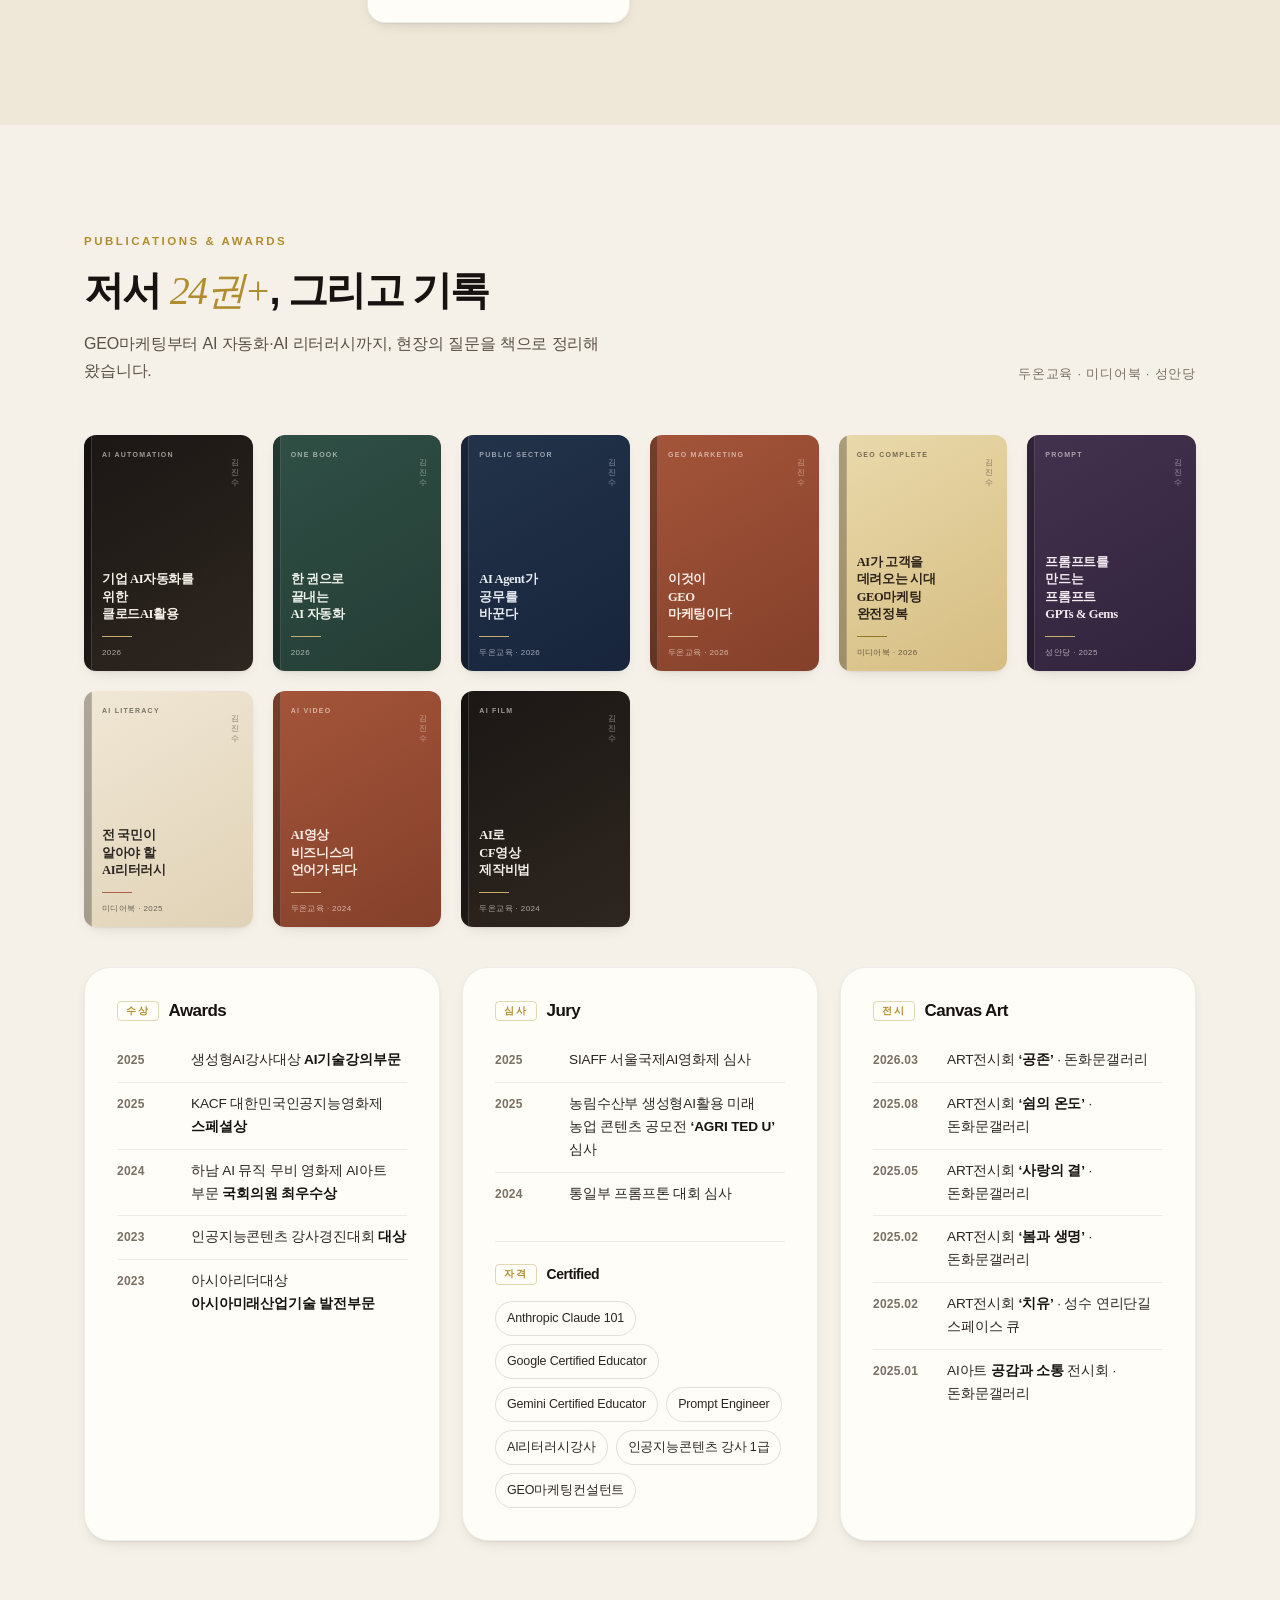
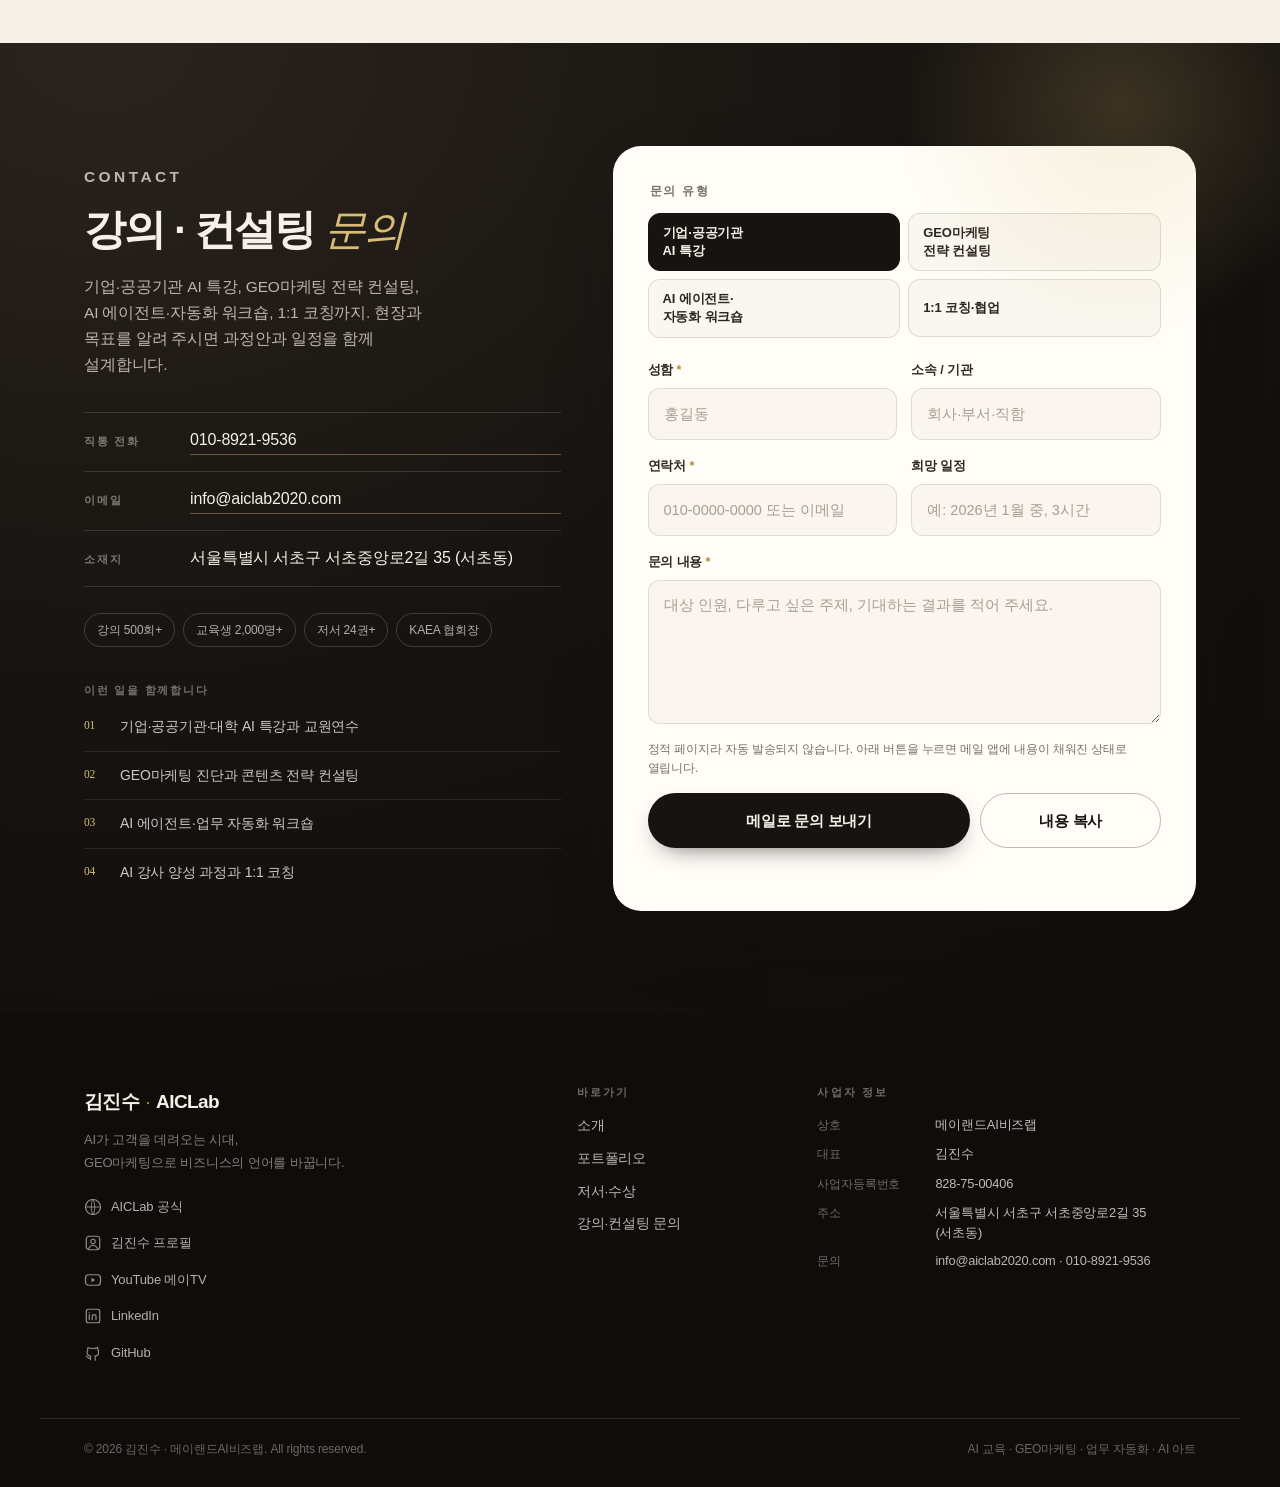
==== commit fef5f697: "인용 카드 워터마크 톤 조정" ====
--- a/index.html
+++ b/index.html
@@ -13,7 +13,7 @@
 <meta property="og:locale" content="ko_KR" />
 <meta name="twitter:card" content="summary_large_image" />
 <link rel="icon" href="favicon.svg" type="image/svg+xml" />
-<link rel="stylesheet" href="styles.css?v=6" />
+<link rel="stylesheet" href="styles.css?v=7" />
 <script type="application/ld+json">
 {
   "@context": "https://schema.org",
--- a/styles.css
+++ b/styles.css
@@ -719,13 +719,13 @@
 .poster--quote { justify-content: space-between; gap: 14px; padding-top: 52px; }
 .poster__mark {
   position: absolute;
-  top: 6px;
-  left: 16px;
+  top: 8px;
+  left: 18px;
   font-family: var(--font-serif);
-  font-size: 62px;
+  font-size: 52px;
   line-height: 1;
   color: var(--p-accent);
-  opacity: 0.32;
+  opacity: 0.22;
   display: block;
   pointer-events: none;
 }
